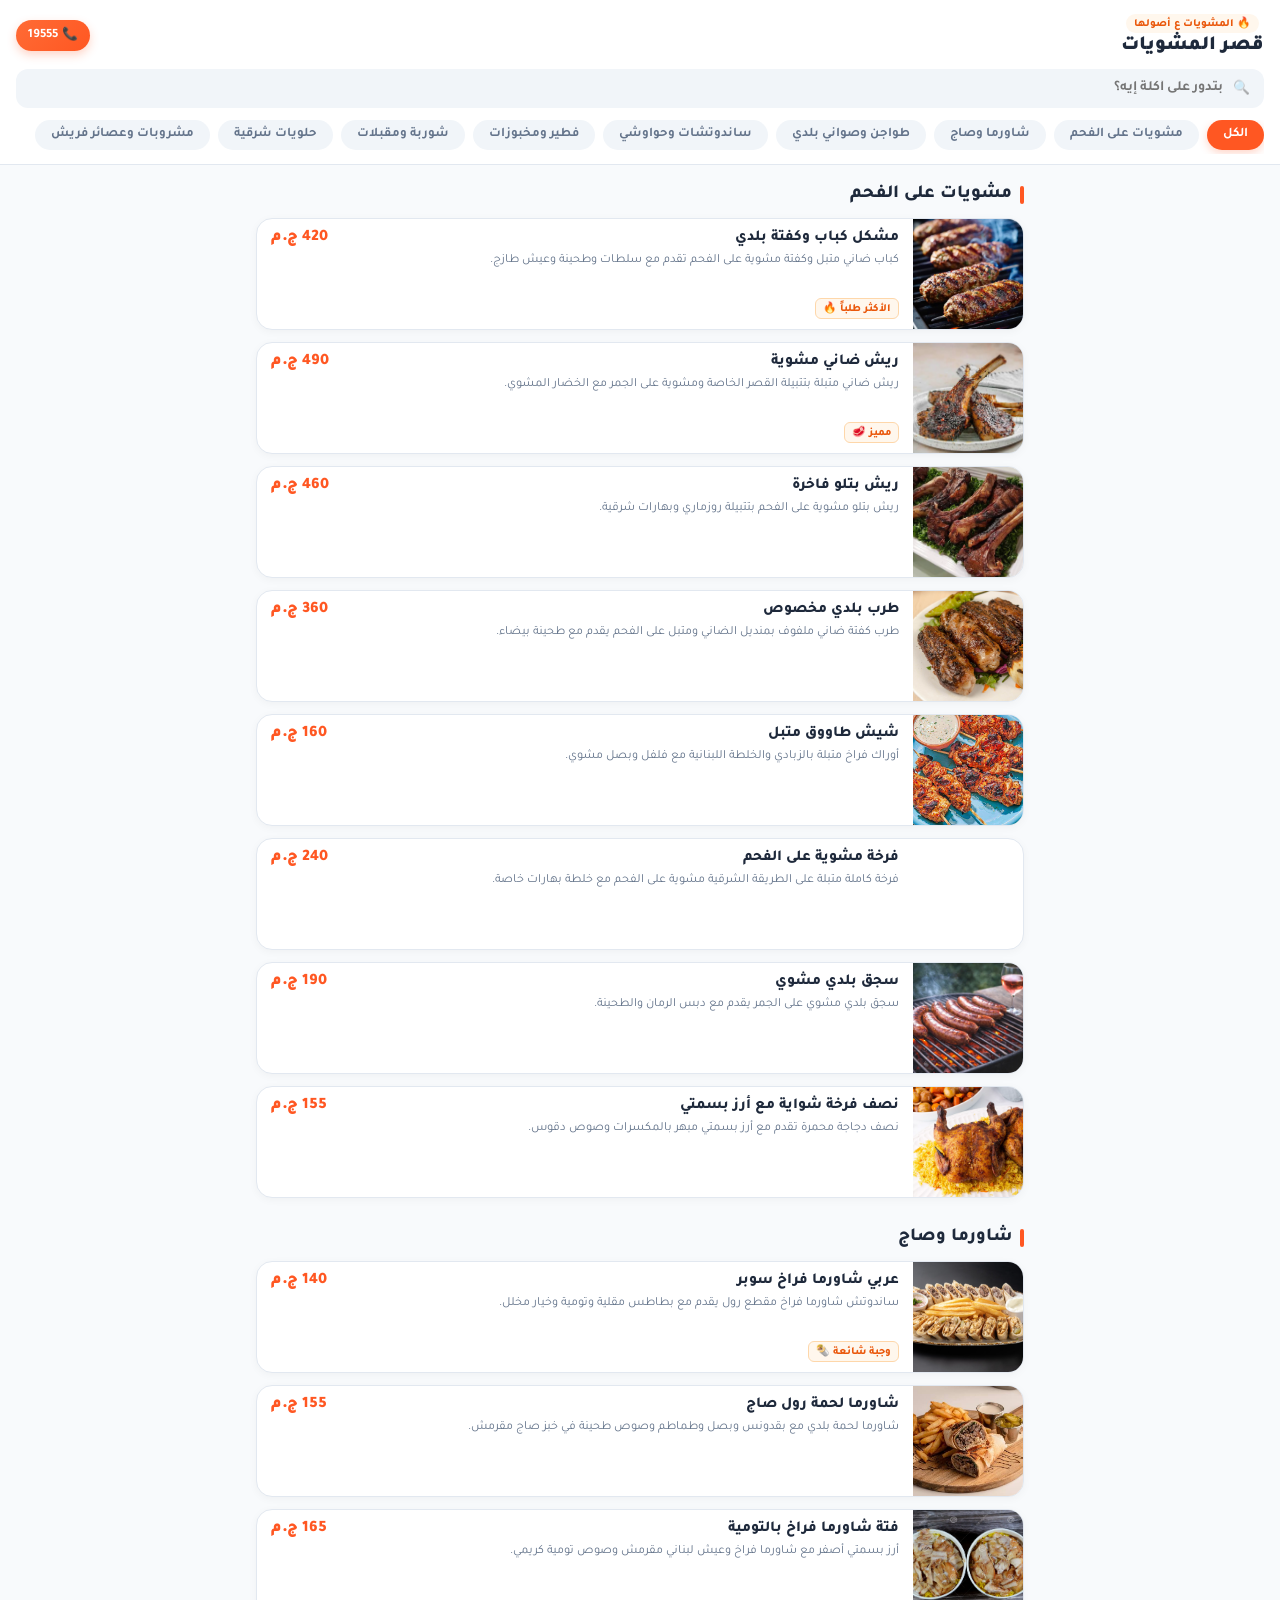
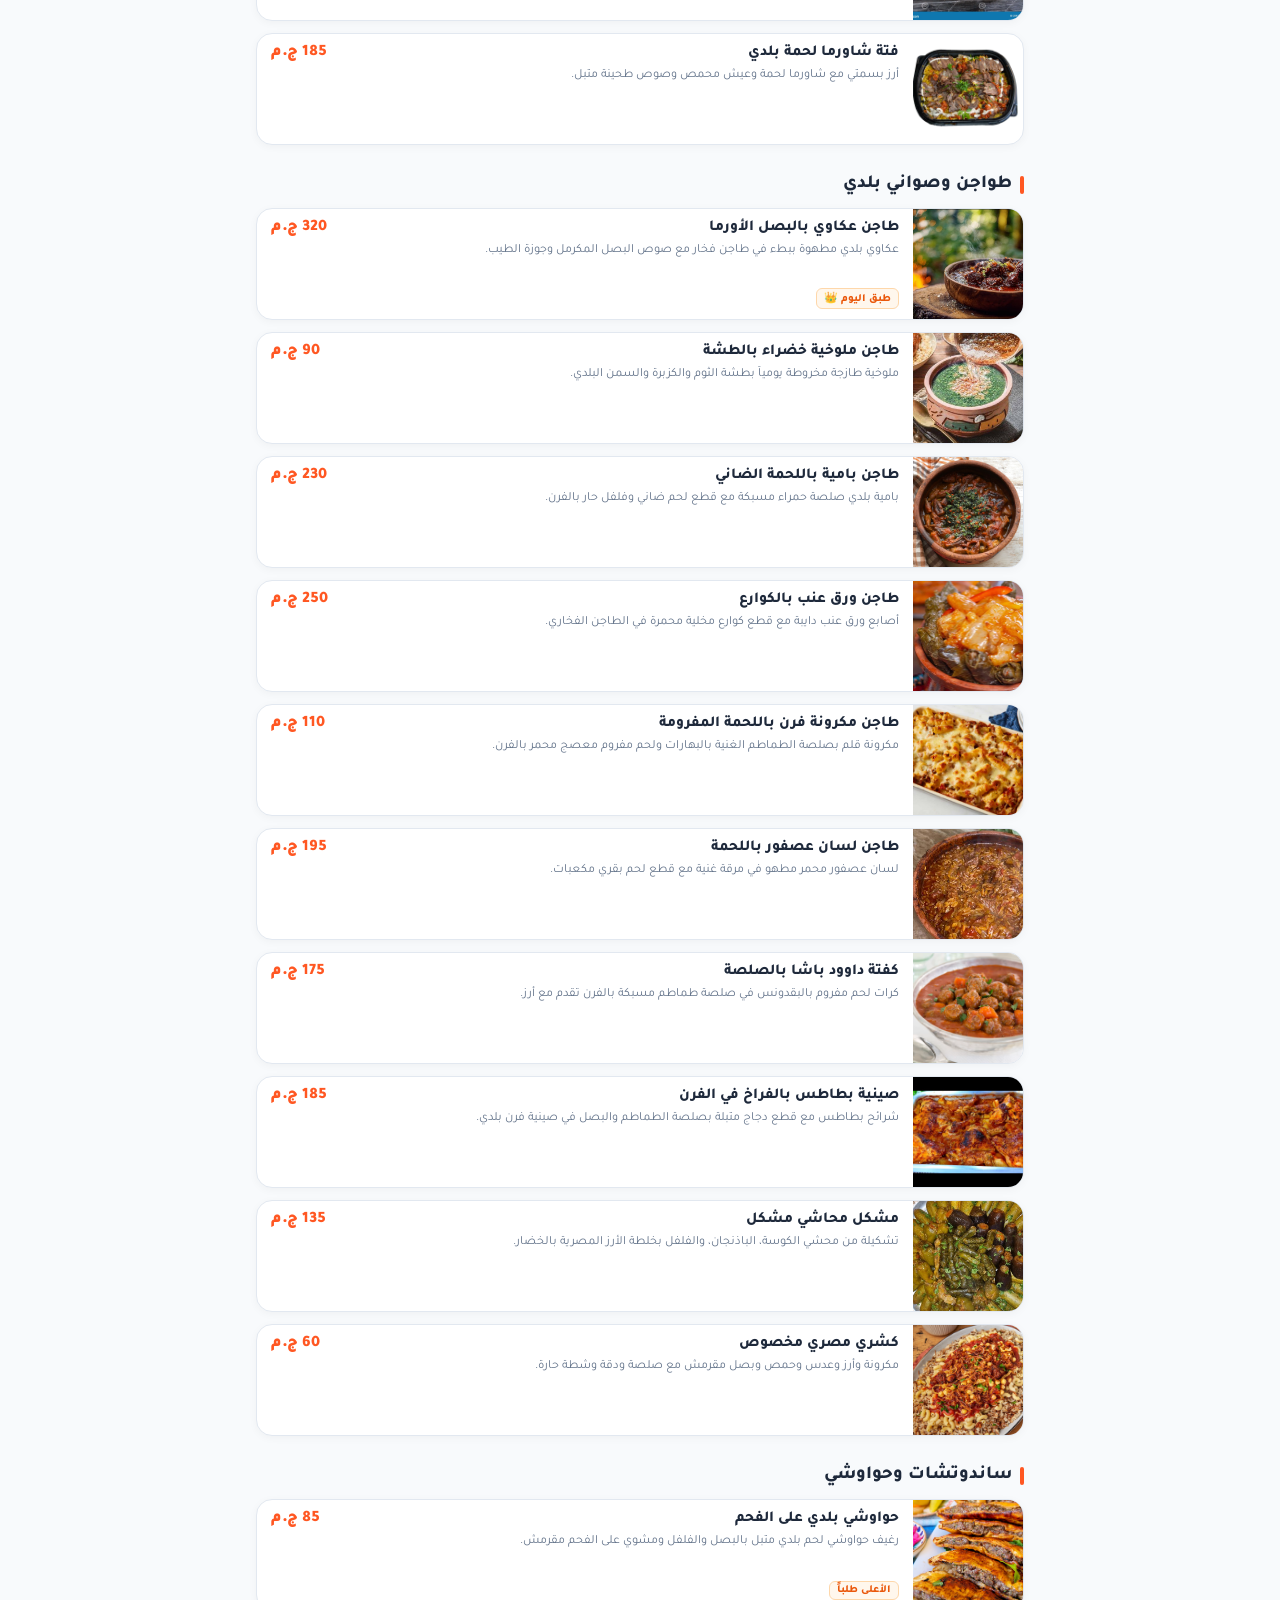
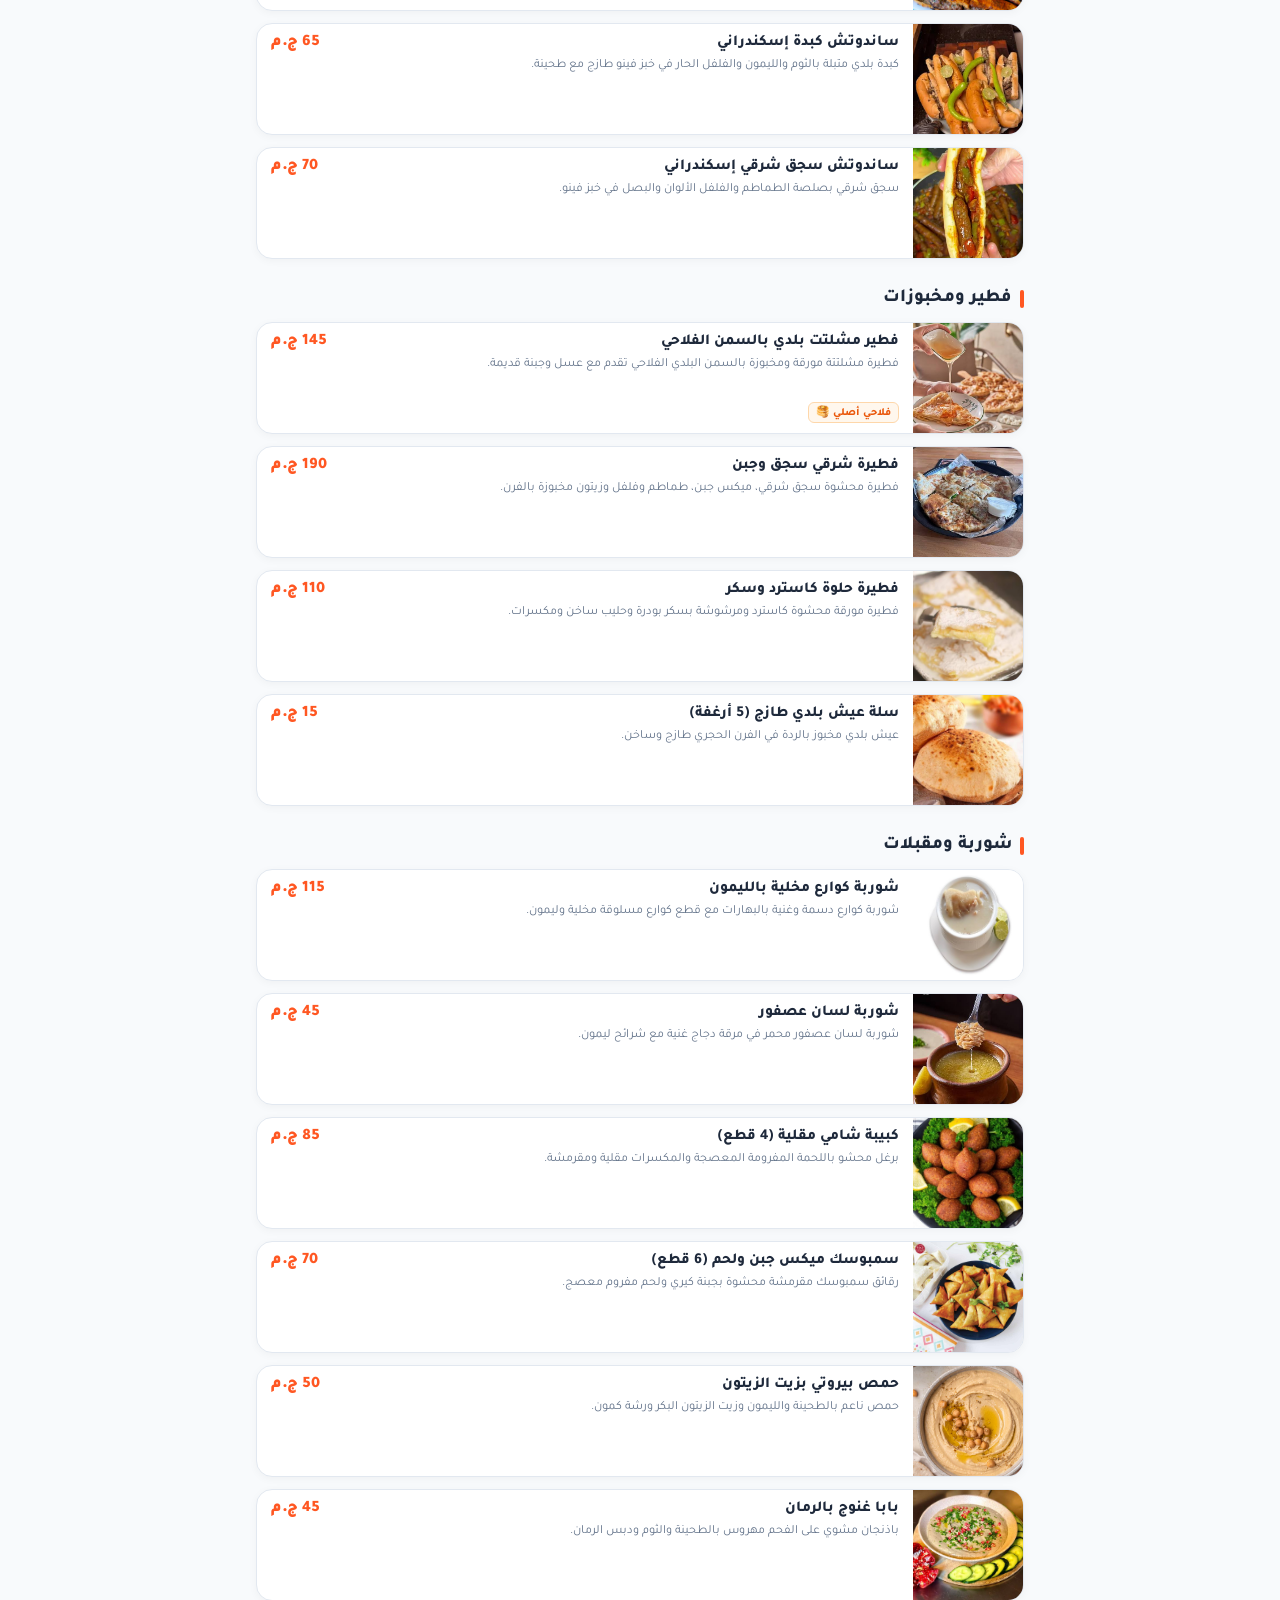
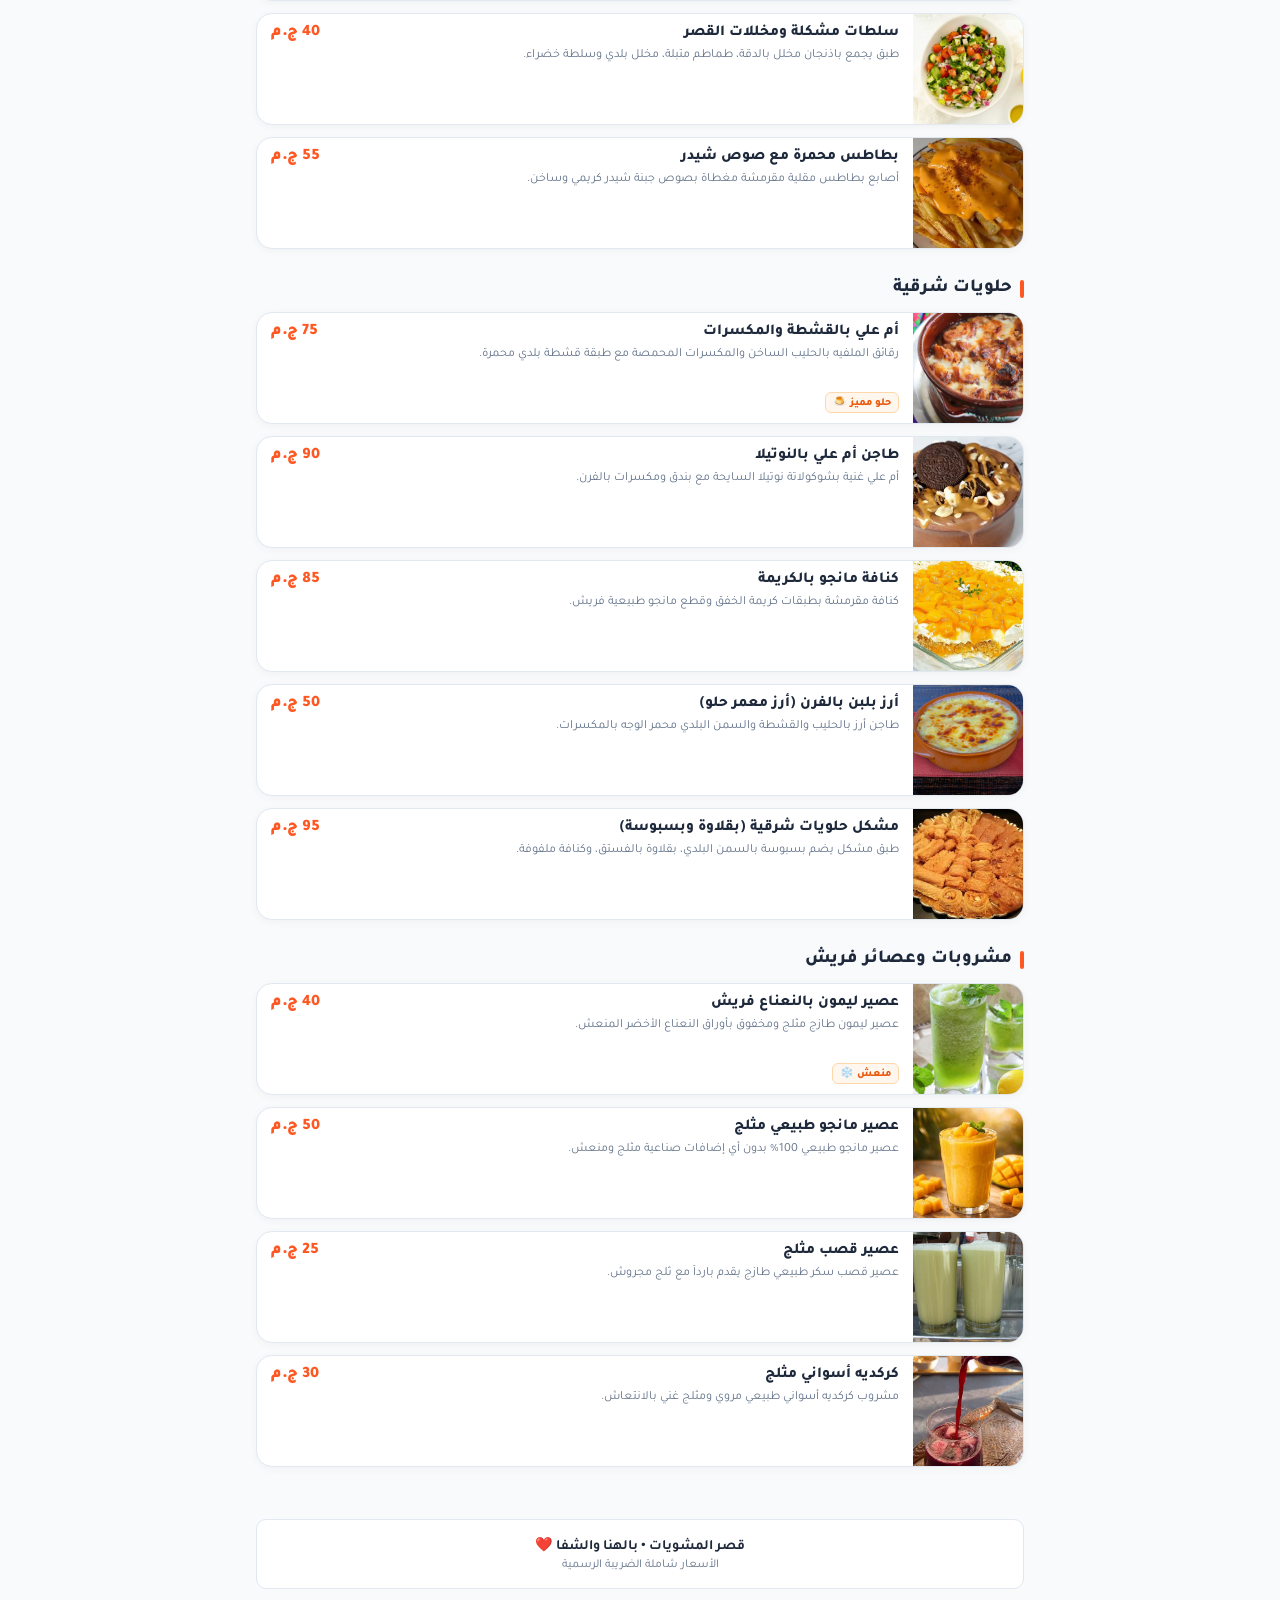
==== index.html @ ad0ff843 "feat: setup clean bright restaurant menu" ====
<!DOCTYPE html>
<html lang="ar" dir="rtl">
<head>
  <meta charset="UTF-8" />
  <meta name="viewport" content="width=device-width, initial-scale=1.0, maximum-scale=1.0, user-scalable=no" />
  <title>قصر المشويات | المنيو</title>
  <link rel="preconnect" href="https://fonts.googleapis.com">
  <link rel="preconnect" href="https://fonts.gstatic.com" crossorigin>
  <link href="https://fonts.googleapis.com/css2?family=Tajawal:wght@500;700;800;900&display=swap" rel="stylesheet">
  <link rel="stylesheet" href="style.css" />
</head>
<body>

  <div class="sidebar-overlay" id="sidebarOverlay"></div>

  <aside class="sidebar-drawer" id="sidebarDrawer">
    <div class="drawer-header">
      <div class="drawer-title">
        <span>🍽️</span>
        <h3>أقسام المنيو</h3>
      </div>
      <button class="close-drawer-btn" id="closeDrawerBtn">✕</button>
    </div>
    <div class="drawer-categories" id="drawerCategories"></div>
  </aside>

  <header class="app-header">
    <div class="header-main">
      <button class="mobile-menu-btn" id="openDrawerBtn" aria-label="القائمة">
        <span></span>
        <span></span>
        <span></span>
      </button>
      <div class="brand">
        <span class="brand-badge">🔥 المشويات ع أصولها</span>
        <h1>قصر المشويات</h1>
      </div>
      <a href="tel:19555" class="call-btn">
        <span>📞</span>
        <b>19555</b>
      </a>
    </div>

    <div class="search-wrap">
      <span class="search-icon">🔍</span>
      <input type="text" id="searchInput" placeholder="بتدور على أكلة إيه؟" autocomplete="off" />
    </div>

    <nav class="desktop-categories" id="desktopCategories"></nav>
  </header>

  <main class="menu-container" id="menuContainer"></main>

  <footer class="app-footer">
    <div class="footer-box">
      <p>قصر المشويات • بالهنا والشفا ❤️</p>
      <small>الأسعار شاملة الضريبة الرسمية</small>
    </div>
  </footer>

  <script src="script.js"></script>
</body>
</html>
---- style.css ----
:root {
  --bg-body: #f8fafc;
  --bg-surface: #ffffff;
  --primary-orange: #ff5722;
  --primary-orange-light: #fff1ec;
  --accent-amber: #f59e0b;
  --text-dark: #1e293b;
  --text-muted: #64748b;
  --border-light: #e2e8f0;
  --shadow-sm: 0 2px 8px rgba(0, 0, 0, 0.04);
  --shadow-md: 0 6px 18px rgba(255, 87, 34, 0.08);
  --radius-lg: 16px;
  --radius-md: 10px;
}

* {
  margin: 0;
  padding: 0;
  box-sizing: border-box;
  font-family: 'Tajawal', sans-serif;
  -webkit-tap-highlight-color: transparent;
}

body {
  background-color: var(--bg-body);
  color: var(--text-dark);
  min-height: 100vh;
  padding-bottom: 30px;
}

.sidebar-overlay {
  display: none;
  position: fixed;
  inset: 0;
  background: rgba(15, 23, 42, 0.45);
  backdrop-filter: blur(4px);
  z-index: 998;
}

.sidebar-drawer {
  display: none;
  position: fixed;
  top: 0;
  right: -290px;
  width: 275px;
  height: 100%;
  background: var(--bg-surface);
  z-index: 999;
  padding: 24px 18px;
  transition: transform 0.3s cubic-bezier(0.4, 0, 0.2, 1);
  box-shadow: -6px 0 24px rgba(0, 0, 0, 0.1);
  flex-direction: column;
}

.drawer-header {
  display: flex;
  justify-content: space-between;
  align-items: center;
  margin-bottom: 20px;
  padding-bottom: 14px;
  border-bottom: 2px solid #f1f5f9;
}

.drawer-title {
  display: flex;
  align-items: center;
  gap: 8px;
}

.drawer-title h3 {
  font-size: 1.1rem;
  font-weight: 800;
  color: var(--text-dark);
}

.close-drawer-btn {
  background: #f1f5f9;
  border: none;
  color: var(--text-muted);
  width: 32px;
  height: 32px;
  border-radius: 50%;
  font-size: 0.95rem;
  cursor: pointer;
  display: flex;
  align-items: center;
  justify-content: center;
}

.drawer-categories {
  display: flex;
  flex-direction: column;
  gap: 8px;
  overflow-y: auto;
}

.drawer-btn {
  background: #f8fafc;
  border: 1px solid transparent;
  color: var(--text-dark);
  padding: 12px 14px;
  border-radius: var(--radius-md);
  text-align: right;
  font-size: 0.9rem;
  font-weight: 700;
  cursor: pointer;
  transition: all 0.2s ease;
}

.drawer-btn.active {
  background: var(--primary-orange-light);
  color: var(--primary-orange);
  border-color: rgba(255, 87, 34, 0.3);
}

.app-header {
  position: sticky;
  top: 0;
  z-index: 100;
  background: rgba(255, 255, 255, 0.95);
  backdrop-filter: blur(10px);
  border-bottom: 1px solid var(--border-light);
  padding: 14px 16px 10px;
}

.header-main {
  display: flex;
  align-items: center;
  justify-content: space-between;
  margin-bottom: 12px;
}

.mobile-menu-btn {
  display: none;
  flex-direction: column;
  justify-content: center;
  gap: 5px;
  width: 38px;
  height: 38px;
  background: #f1f5f9;
  border: none;
  border-radius: 10px;
  padding: 8px;
  cursor: pointer;
}

.mobile-menu-btn span {
  width: 100%;
  height: 2px;
  background: var(--text-dark);
  border-radius: 2px;
}

.brand {
  text-align: center;
}

.brand-badge {
  display: inline-block;
  background: #fff7ed;
  color: #ea580c;
  font-size: 0.68rem;
  font-weight: 800;
  padding: 2px 8px;
  border-radius: 20px;
  margin-bottom: 2px;
}

.brand h1 {
  font-size: 1.25rem;
  font-weight: 900;
  color: var(--text-dark);
  line-height: 1.1;
}

.call-btn {
  color: #fff;
  text-decoration: none;
  font-size: 0.8rem;
  font-weight: 800;
  background: linear-gradient(135deg, #ff6b35 0%, #ff5722 100%);
  padding: 6px 12px;
  border-radius: 20px;
  display: flex;
  align-items: center;
  gap: 4px;
  box-shadow: 0 4px 10px rgba(255, 87, 34, 0.25);
}

.search-wrap {
  position: relative;
  margin-bottom: 12px;
}

.search-icon {
  position: absolute;
  right: 14px;
  top: 50%;
  transform: translateY(-50%);
  font-size: 0.85rem;
  opacity: 0.5;
}

.search-wrap input {
  width: 100%;
  padding: 10px 40px 10px 14px;
  background: #f1f5f9;
  border: 1px solid transparent;
  border-radius: 12px;
  color: var(--text-dark);
  font-size: 0.88rem;
  font-weight: 600;
  outline: none;
  transition: all 0.2s ease;
}

.search-wrap input:focus {
  background: #ffffff;
  border-color: var(--primary-orange);
  box-shadow: 0 0 0 3px rgba(255, 87, 34, 0.12);
}

.desktop-categories {
  display: flex;
  gap: 8px;
  overflow-x: auto;
  scrollbar-width: none;
  padding-bottom: 4px;
}

.desktop-categories::-webkit-scrollbar {
  display: none;
}

.cat-btn {
  background: #f1f5f9;
  color: var(--text-muted);
  border: none;
  padding: 7px 16px;
  border-radius: 20px;
  font-size: 0.82rem;
  font-weight: 700;
  white-space: nowrap;
  cursor: pointer;
  transition: all 0.2s ease;
}

.cat-btn.active {
  background: var(--primary-orange);
  color: #ffffff;
  box-shadow: 0 3px 8px rgba(255, 87, 34, 0.25);
}

.menu-container {
  max-width: 800px;
  margin: 18px auto 0;
  padding: 0 16px;
}

.section-group {
  margin-bottom: 28px;
}

.section-title {
  font-size: 1.15rem;
  font-weight: 800;
  color: var(--text-dark);
  margin-bottom: 12px;
  display: flex;
  align-items: center;
  gap: 8px;
}

.section-title::before {
  content: '';
  width: 4px;
  height: 18px;
  background: var(--primary-orange);
  border-radius: 4px;
  display: inline-block;
}

.items-list {
  display: flex;
  flex-direction: column;
  gap: 12px;
}

.dish-card {
  background: var(--bg-surface);
  border: 1px solid var(--border-light);
  border-radius: var(--radius-lg);
  display: flex;
  overflow: hidden;
  box-shadow: var(--shadow-sm);
  transition: transform 0.2s ease, box-shadow 0.2s ease;
}

.dish-card:active {
  transform: scale(0.98);
}

.dish-img-wrap {
  width: 110px;
  min-width: 110px;
  height: 110px;
  position: relative;
}

.dish-img {
  width: 100%;
  height: 100%;
  object-fit: cover;
  display: block;
}

.dish-info {
  padding: 10px 14px;
  display: flex;
  flex-direction: column;
  justify-content: space-between;
  flex-grow: 1;
  min-width: 0;
}

.dish-header {
  display: flex;
  justify-content: space-between;
  align-items: baseline;
  gap: 6px;
}

.dish-name {
  font-size: 0.95rem;
  font-weight: 800;
  color: var(--text-dark);
}

.dish-price {
  font-size: 1rem;
  font-weight: 900;
  color: var(--primary-orange);
  white-space: nowrap;
}

.dish-desc {
  font-size: 0.78rem;
  color: var(--text-muted);
  line-height: 1.4;
  margin-top: 4px;
  display: -webkit-box;
  -webkit-line-clamp: 2;
  line-clamp: 2;
  -webkit-box-orient: vertical;
  overflow: hidden;
}

.dish-tag {
  align-self: flex-start;
  background: #fff7ed;
  color: #ea580c;
  border: 1px solid #fed7aa;
  font-size: 0.68rem;
  padding: 2px 7px;
  border-radius: 6px;
  font-weight: 800;
  margin-top: 6px;
}

.app-footer {
  text-align: center;
  padding: 24px 16px 0;
  max-width: 800px;
  margin: 0 auto;
}

.footer-box {
  background: #ffffff;
  border: 1px solid var(--border-light);
  border-radius: var(--radius-md);
  padding: 16px;
}

.footer-box p {
  font-size: 0.88rem;
  font-weight: 700;
  color: var(--text-dark);
}

.footer-box small {
  font-size: 0.75rem;
  color: var(--text-muted);
  display: block;
  margin-top: 2px;
}

@media (max-width: 768px) {
  .mobile-menu-btn {
    display: flex;
  }

  .sidebar-overlay {
    display: block;
    opacity: 0;
    pointer-events: none;
    transition: opacity 0.25s ease;
  }

  .sidebar-overlay.active {
    opacity: 1;
    pointer-events: auto;
  }

  .sidebar-drawer {
    display: flex;
  }

  .sidebar-drawer.active {
    transform: translateX(-290px);
  }

  .desktop-categories {
    display: none;
  }
}
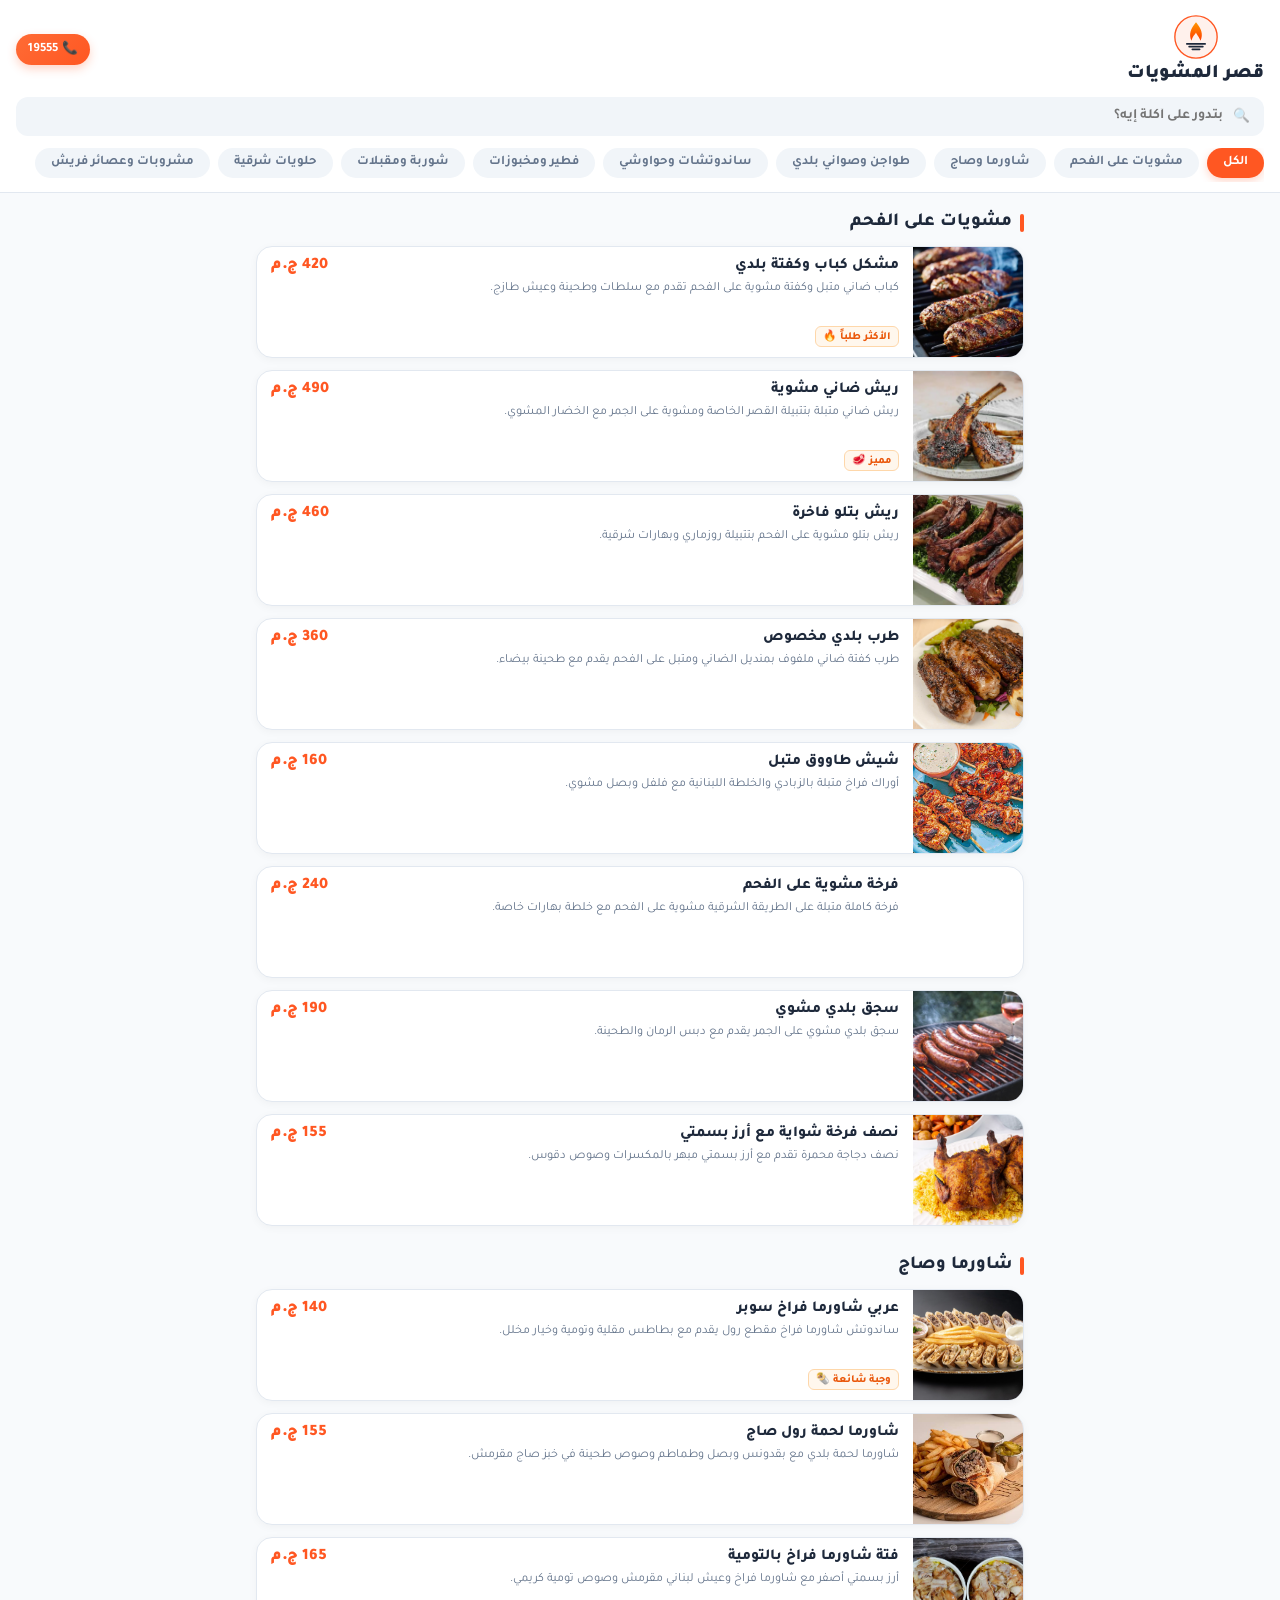
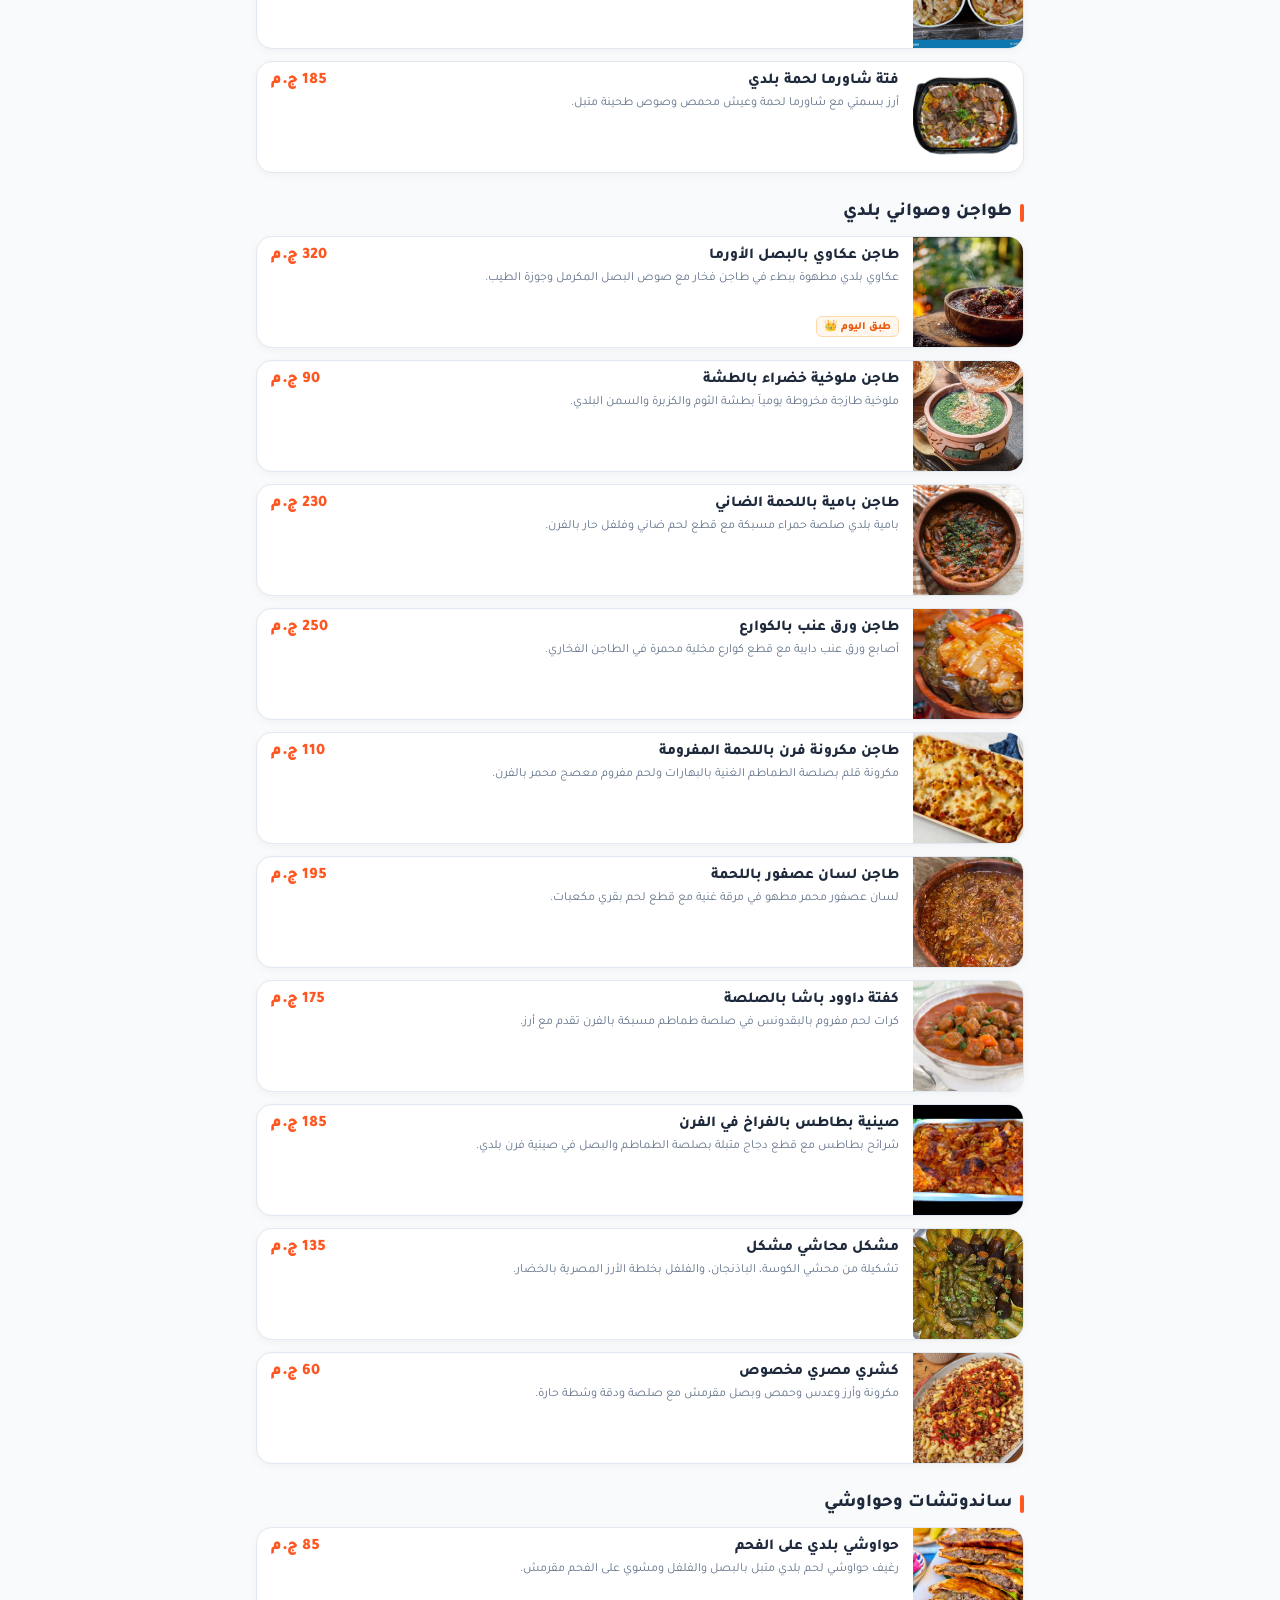
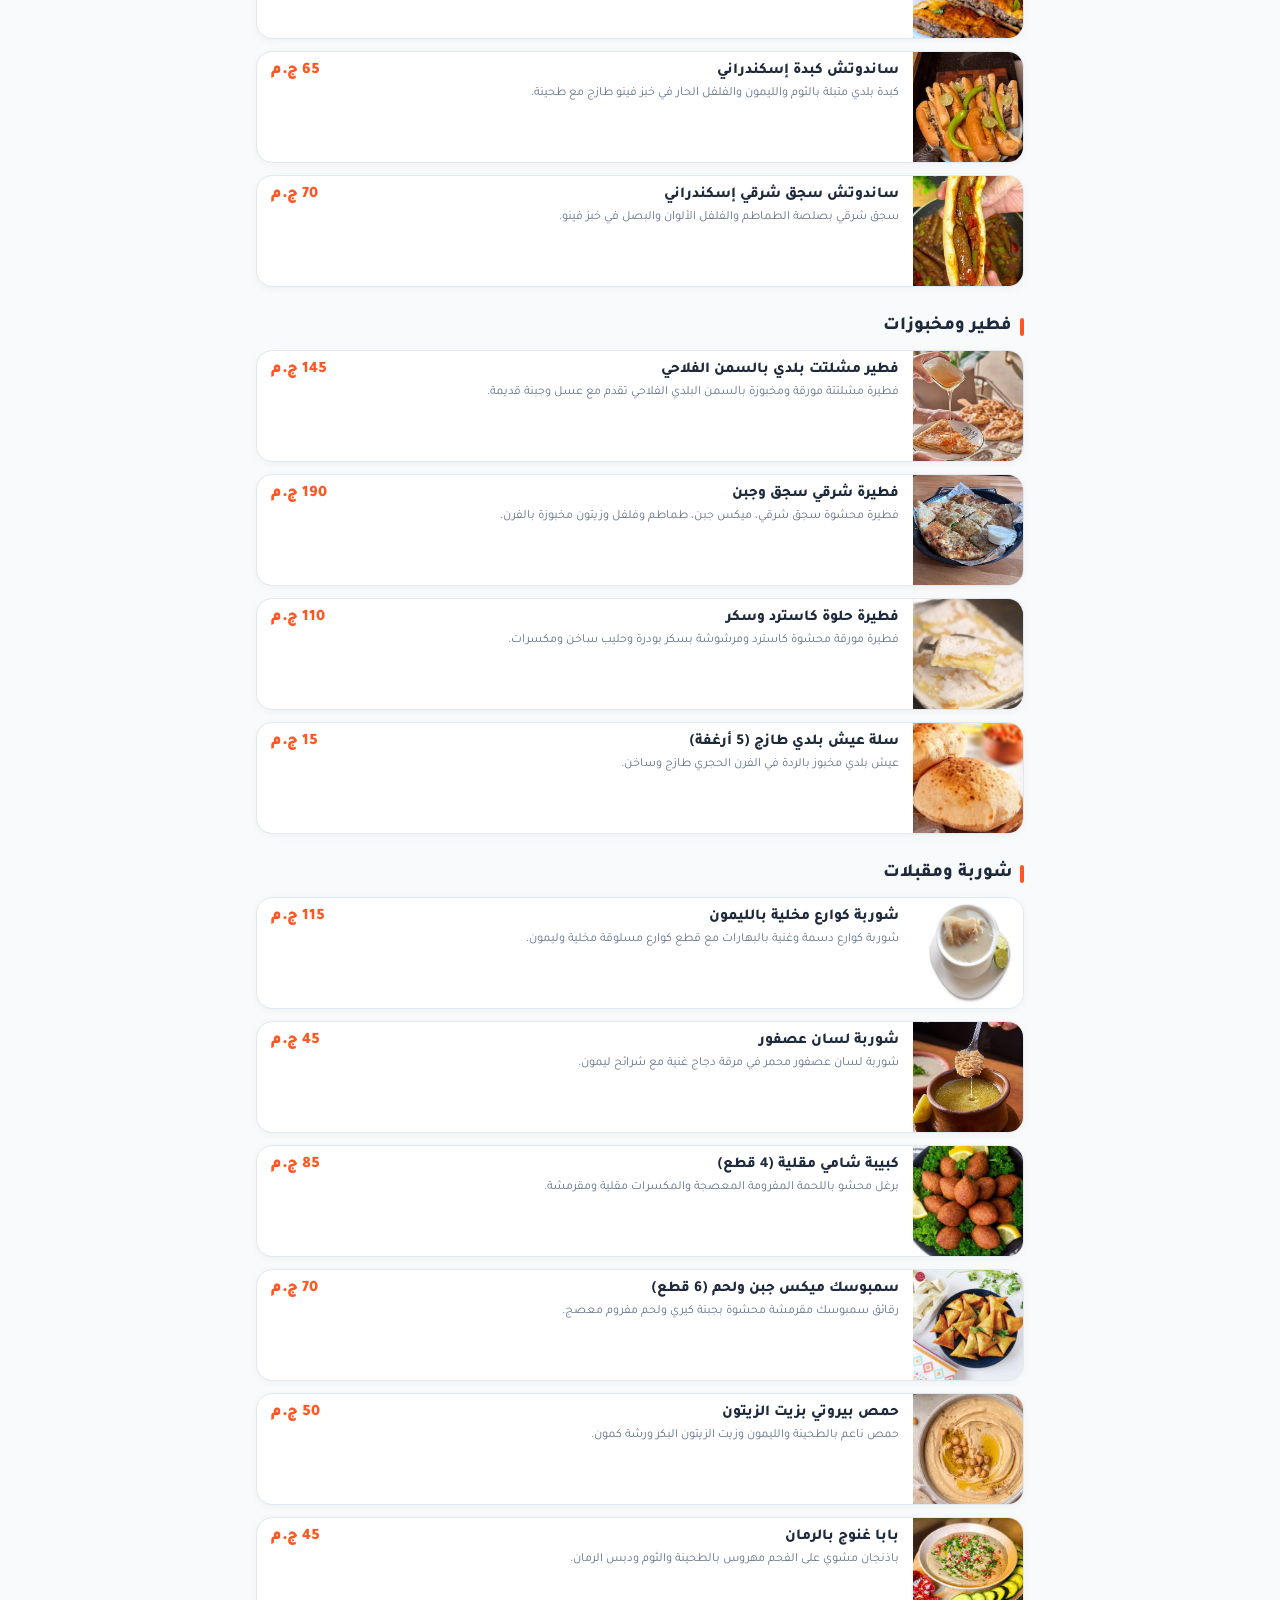
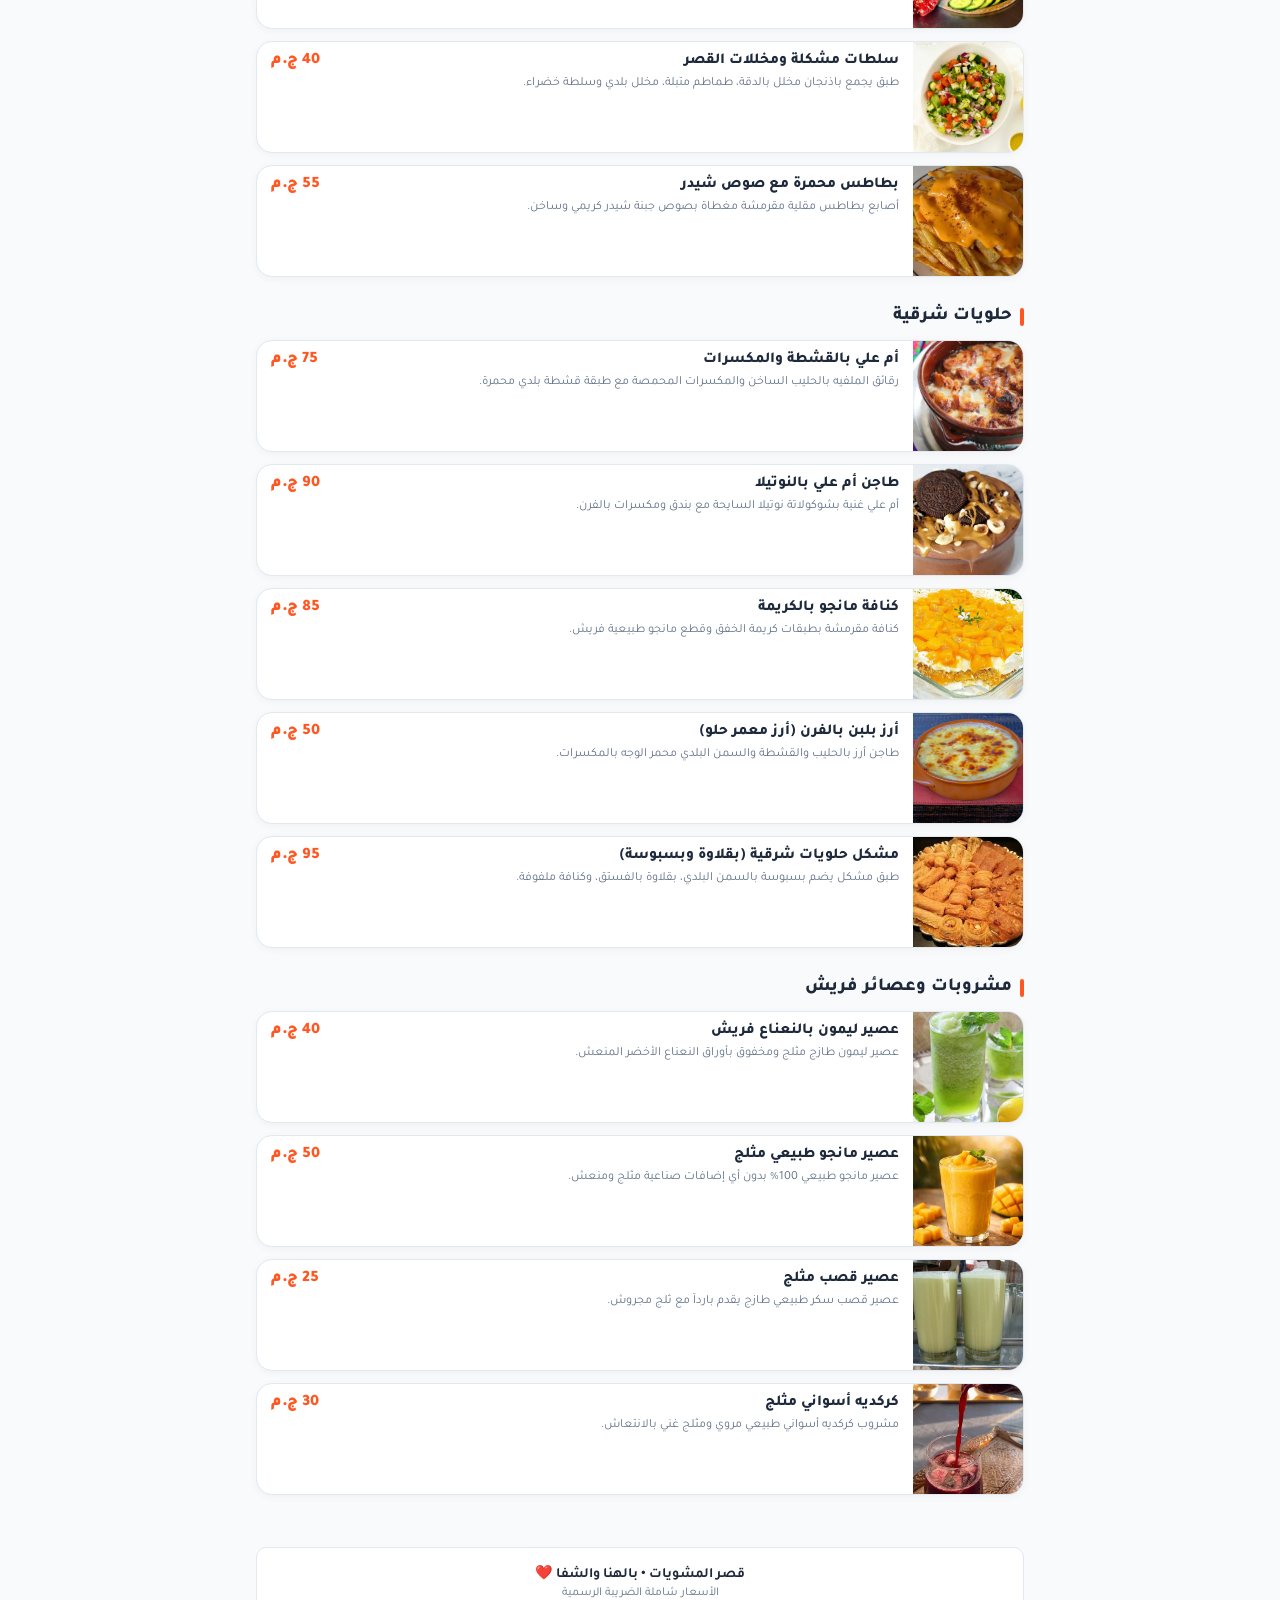
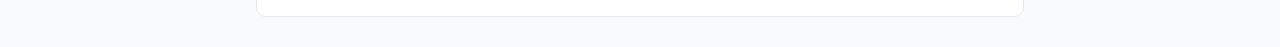
==== commit 640da1eb: "fix: update favicon, styles, and mobile layout" ====
--- a/index.html
+++ b/index.html
@@ -4,6 +4,9 @@
   <meta charset="UTF-8" />
   <meta name="viewport" content="width=device-width, initial-scale=1.0, maximum-scale=1.0, user-scalable=no" />
   <title>قصر المشويات | المنيو</title>
+  <!-- Favicon اللوجو في تاب المتصفح -->
+  <link rel="icon" type="image/svg+xml" href="./logo.svg" />
+  
   <link rel="preconnect" href="https://fonts.googleapis.com">
   <link rel="preconnect" href="https://fonts.gstatic.com" crossorigin>
   <link href="https://fonts.googleapis.com/css2?family=Tajawal:wght@500;700;800;900&display=swap" rel="stylesheet">
@@ -16,7 +19,7 @@
   <aside class="sidebar-drawer" id="sidebarDrawer">
     <div class="drawer-header">
       <div class="drawer-title">
-        <span>🍽️</span>
+        <img src="./logo.svg" alt="لوجو قصر المشويات" class="drawer-logo" width="32" height="32" />
         <h3>أقسام المنيو</h3>
       </div>
       <button class="close-drawer-btn" id="closeDrawerBtn">✕</button>
@@ -32,7 +35,7 @@
         <span></span>
       </button>
       <div class="brand">
-        <span class="brand-badge">🔥 المشويات ع أصولها</span>
+        <img src="./logo.svg" alt="لوجو قصر المشويات" class="restaurant-logo" width="46" height="46" />
         <h1>قصر المشويات</h1>
       </div>
       <a href="tel:19555" class="call-btn">
--- a/style.css
+++ b/style.css
@@ -64,7 +64,14 @@
 .drawer-title {
   display: flex;
   align-items: center;
-  gap: 8px;
+  gap: 10px;
+}
+
+.drawer-logo {
+  width: 32px;
+  height: 32px;
+  border-radius: 50%;
+  object-fit: cover;
 }
 
 .drawer-title h3 {
@@ -153,21 +160,21 @@
 
 .brand {
   text-align: center;
-}
-
-.brand-badge {
-  display: inline-block;
-  background: #fff7ed;
-  color: #ea580c;
-  font-size: 0.68rem;
-  font-weight: 800;
-  padding: 2px 8px;
-  border-radius: 20px;
-  margin-bottom: 2px;
+  display: flex;
+  flex-direction: column;
+  align-items: center;
+}
+
+.restaurant-logo {
+  width: 46px;
+  height: 46px;
+  border-radius: 50%;
+  object-fit: cover;
+  margin-bottom: 4px;
 }
 
 .brand h1 {
-  font-size: 1.25rem;
+  font-size: 1.2rem;
   font-weight: 900;
   color: var(--text-dark);
   line-height: 1.1;
@@ -350,7 +357,6 @@
   margin-top: 4px;
   display: -webkit-box;
   -webkit-line-clamp: 2;
-  line-clamp: 2;
   -webkit-box-orient: vertical;
   overflow: hidden;
 }
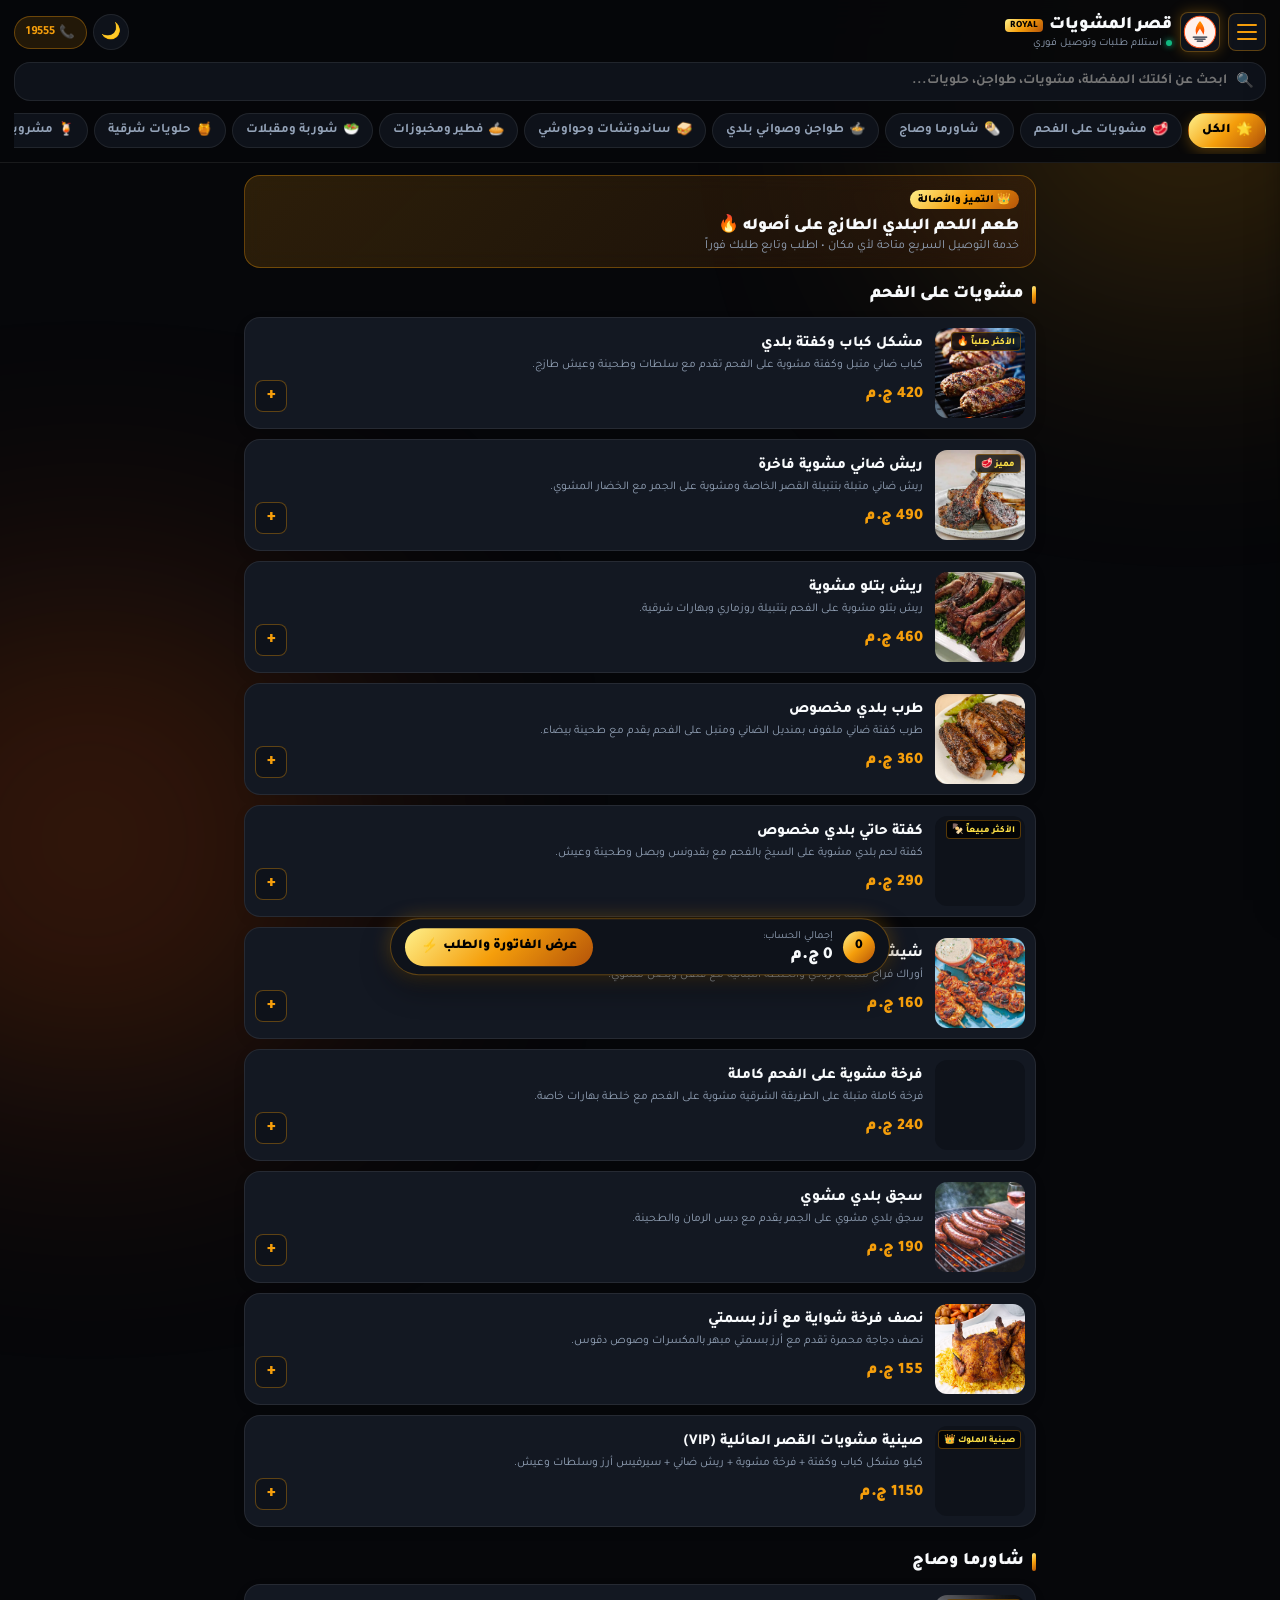
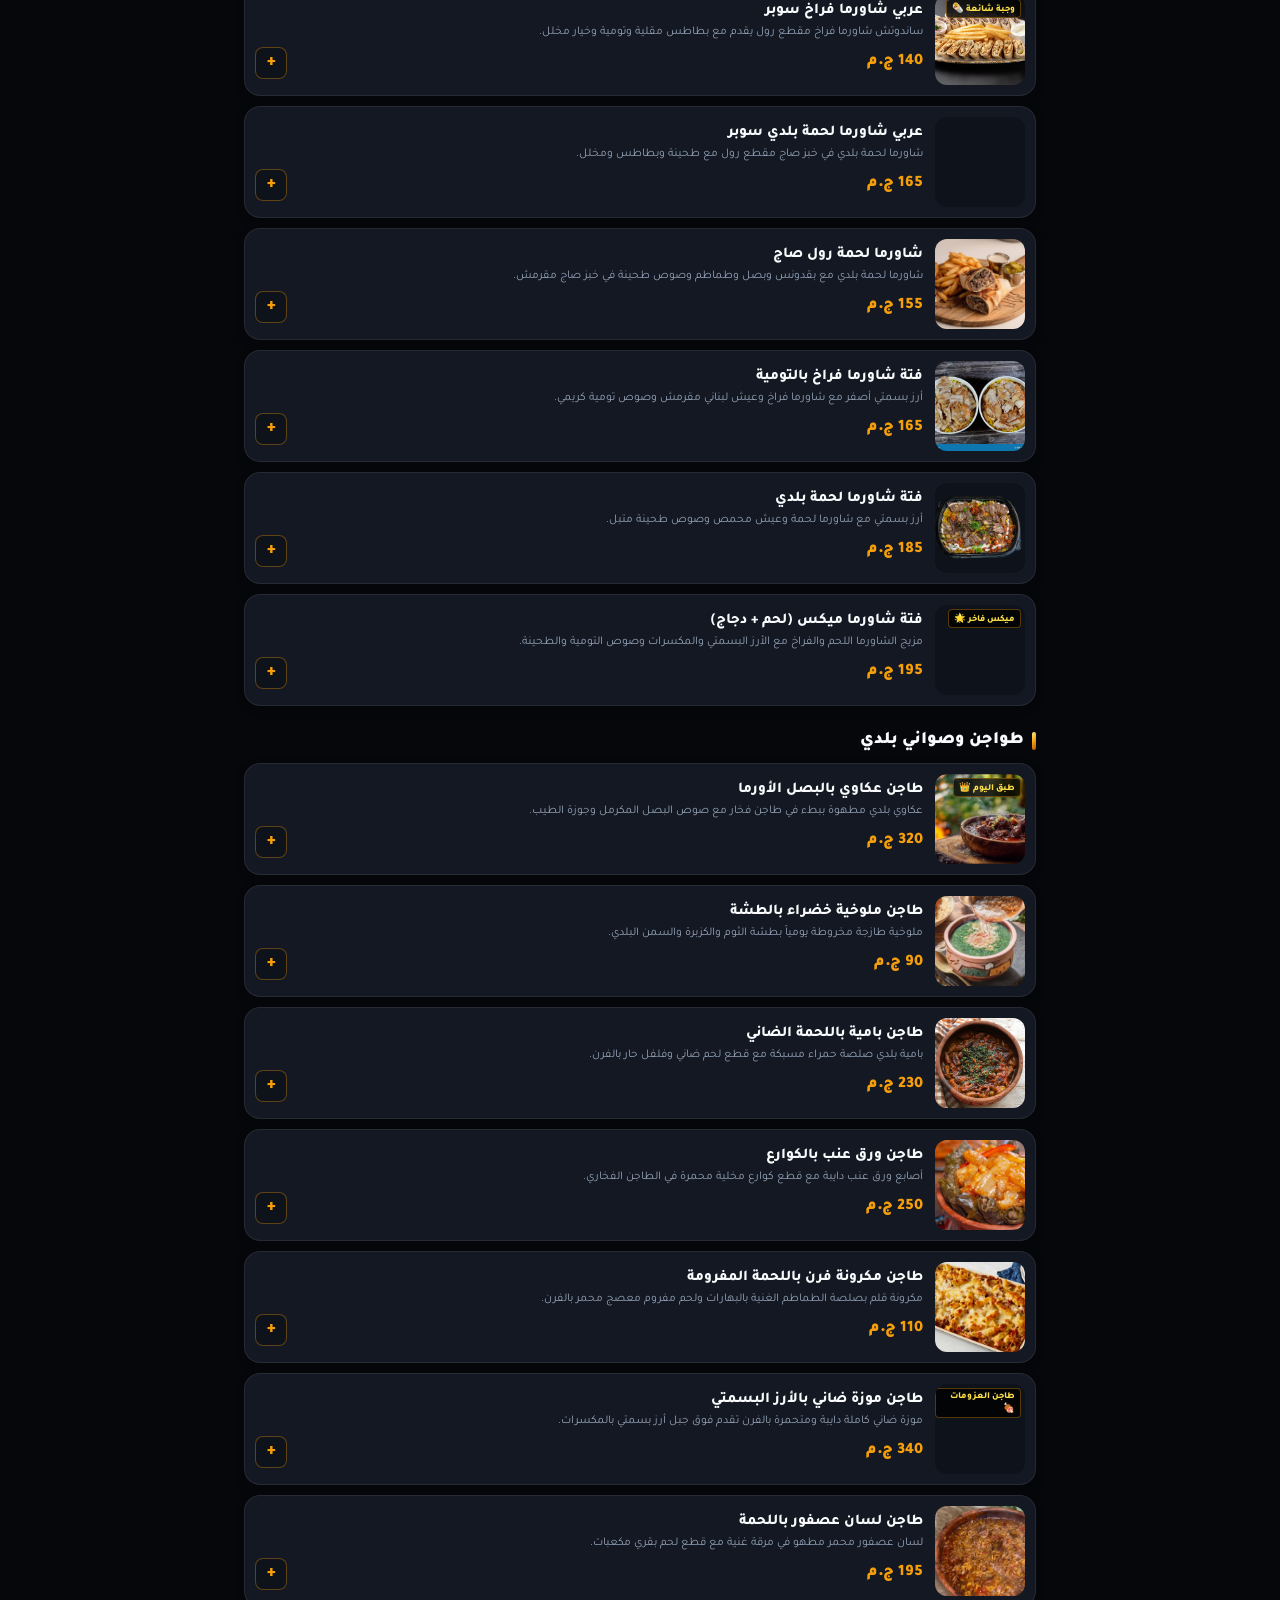
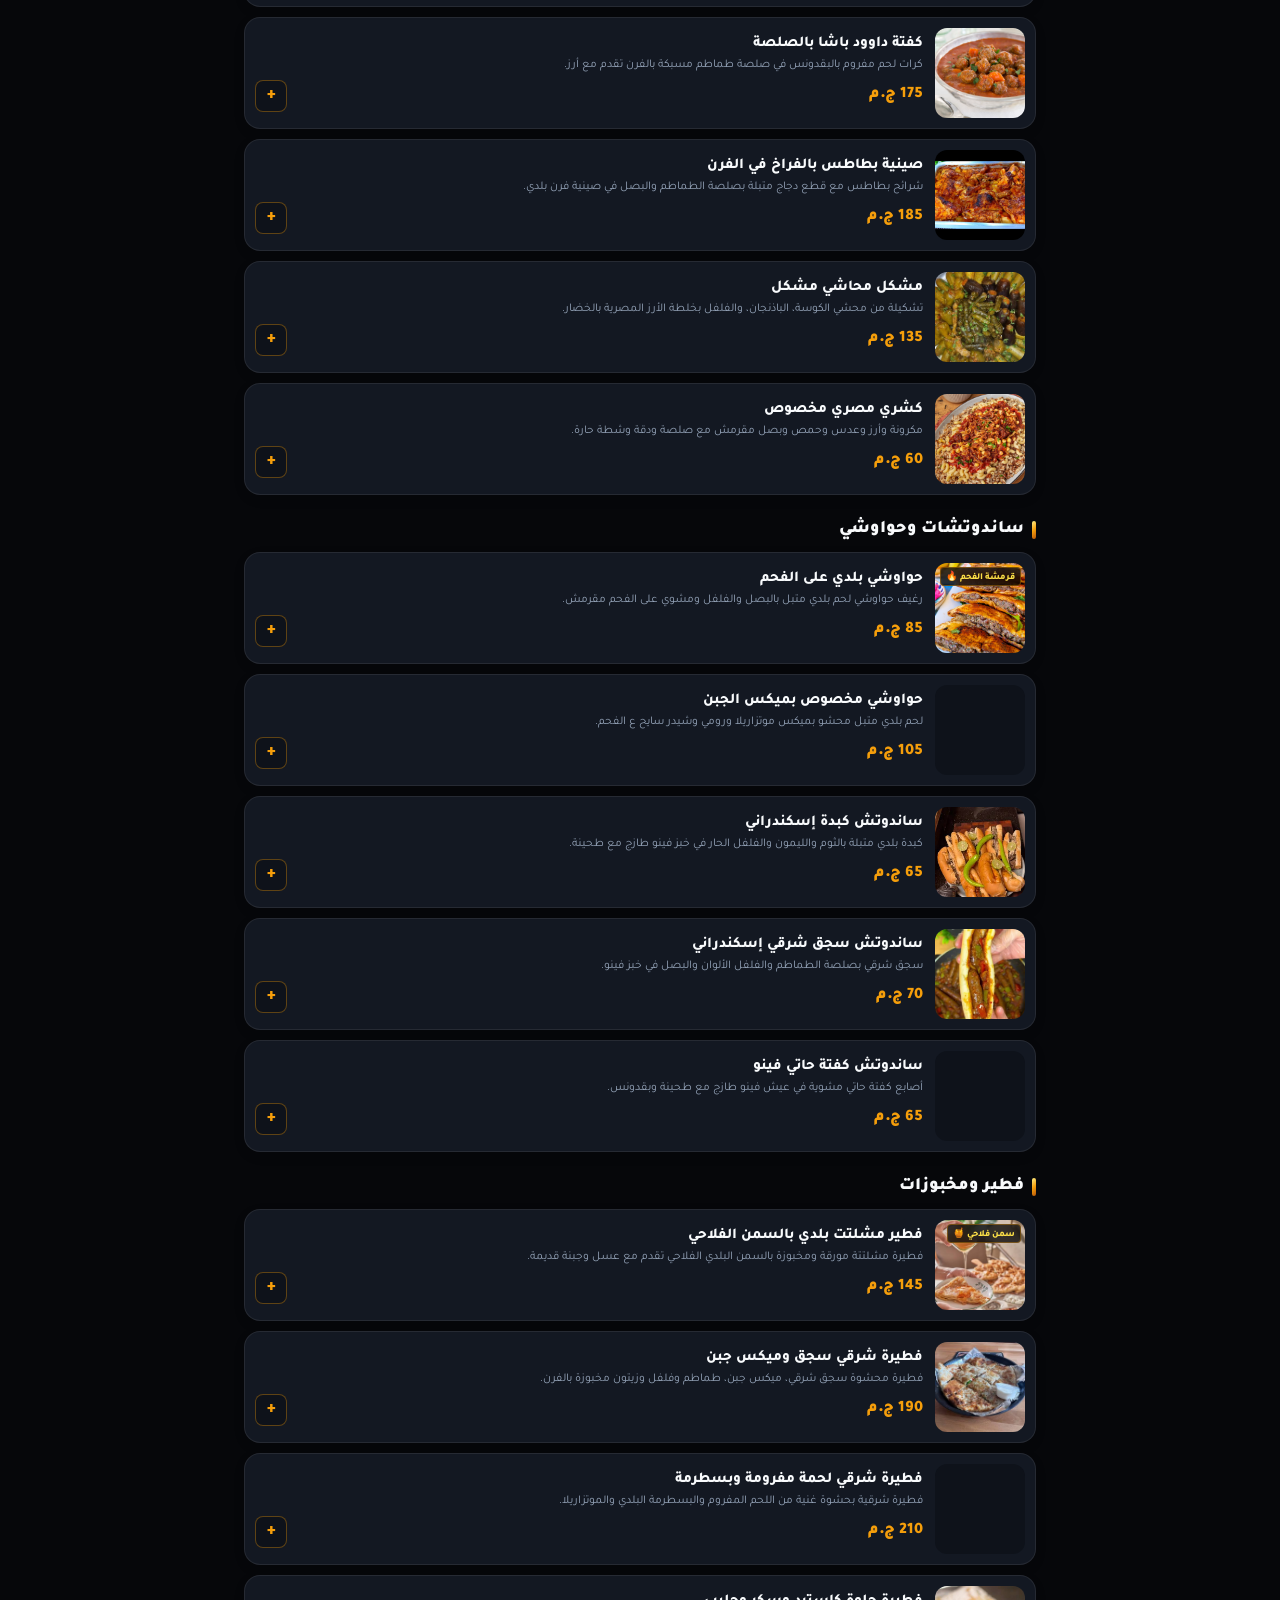
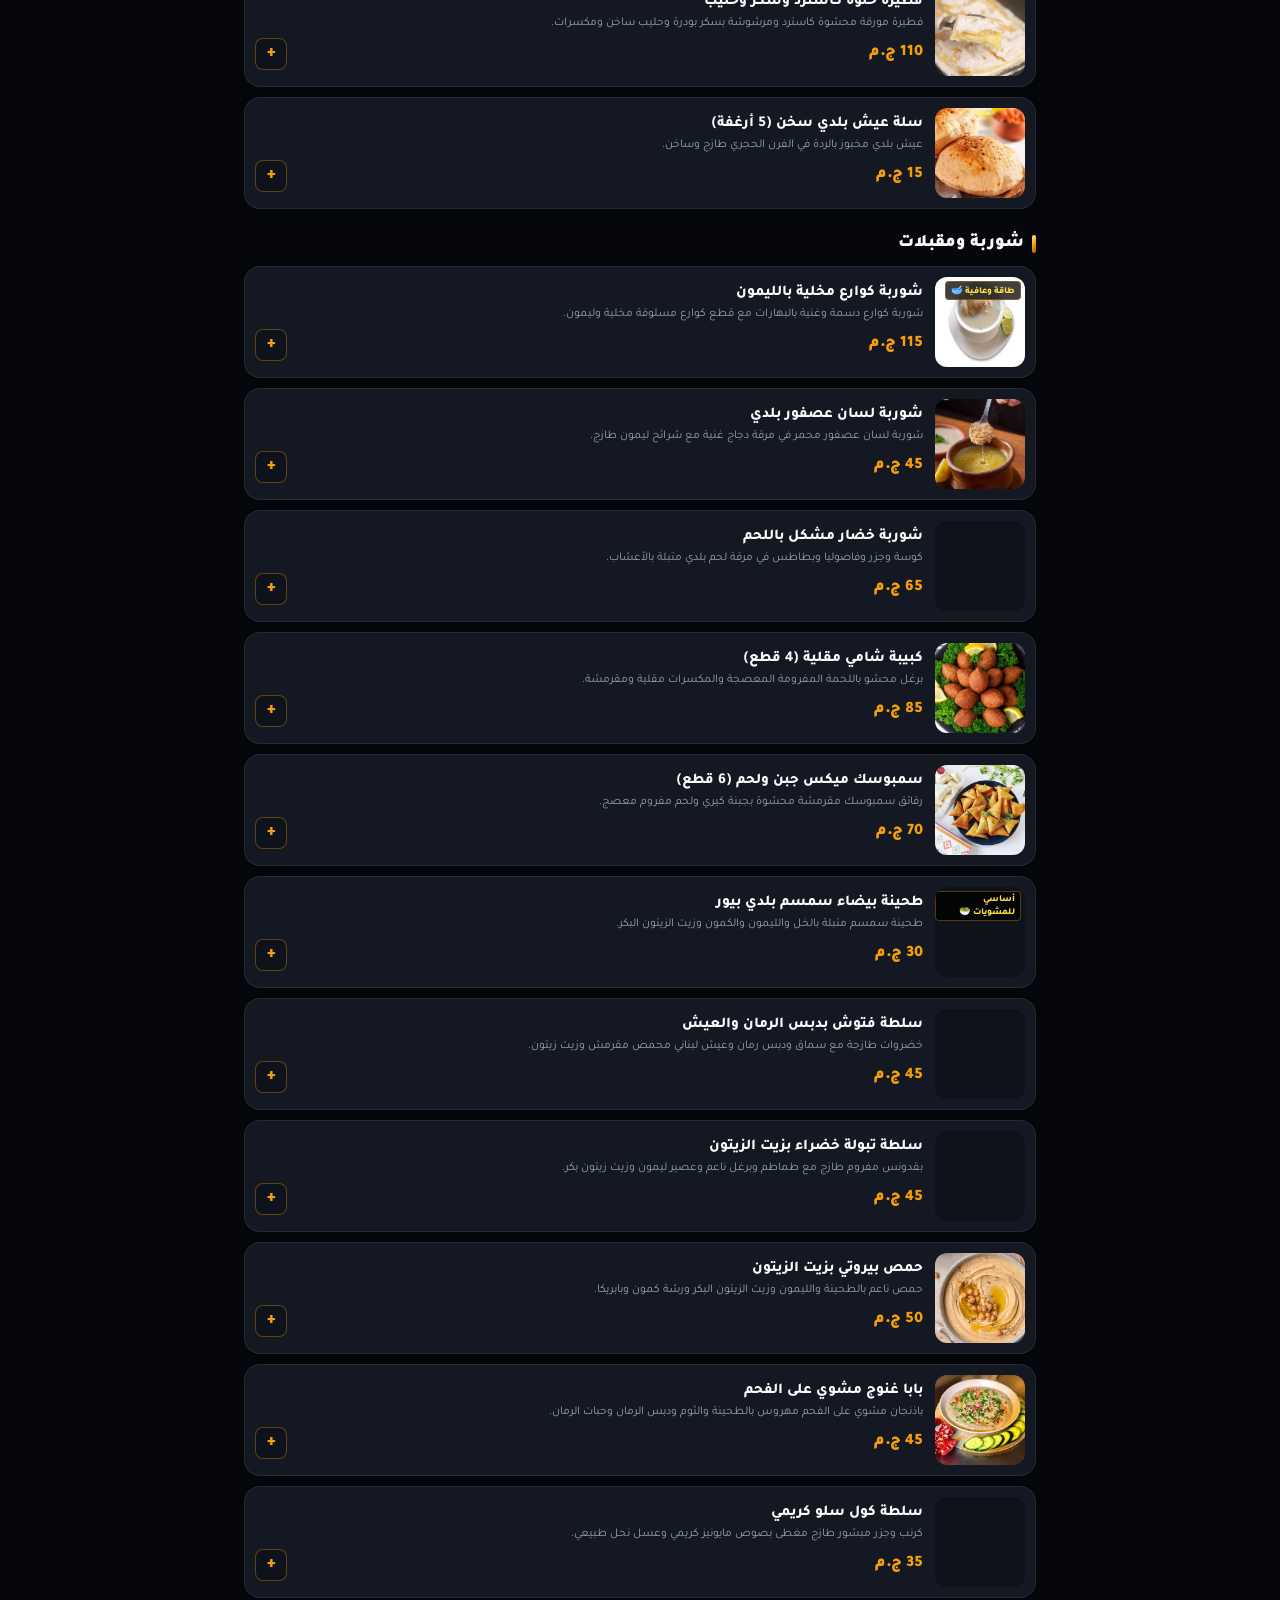
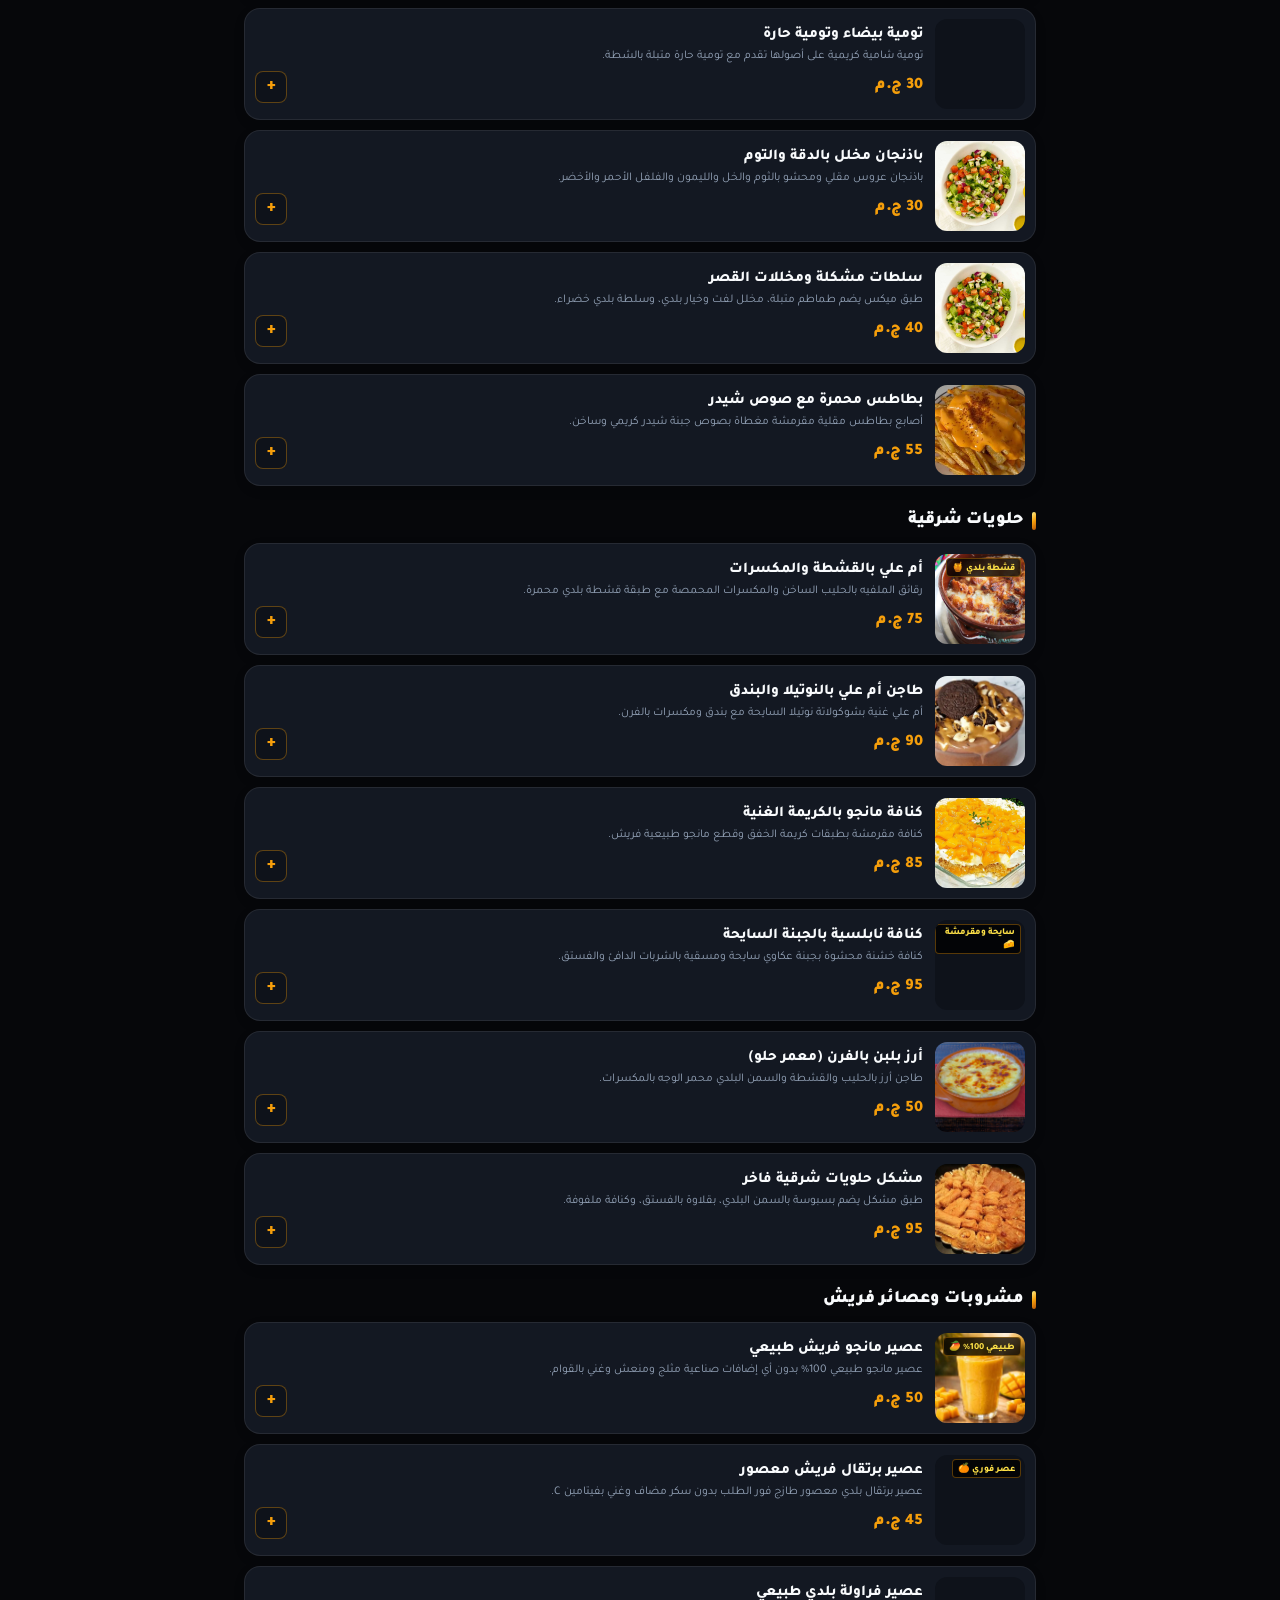
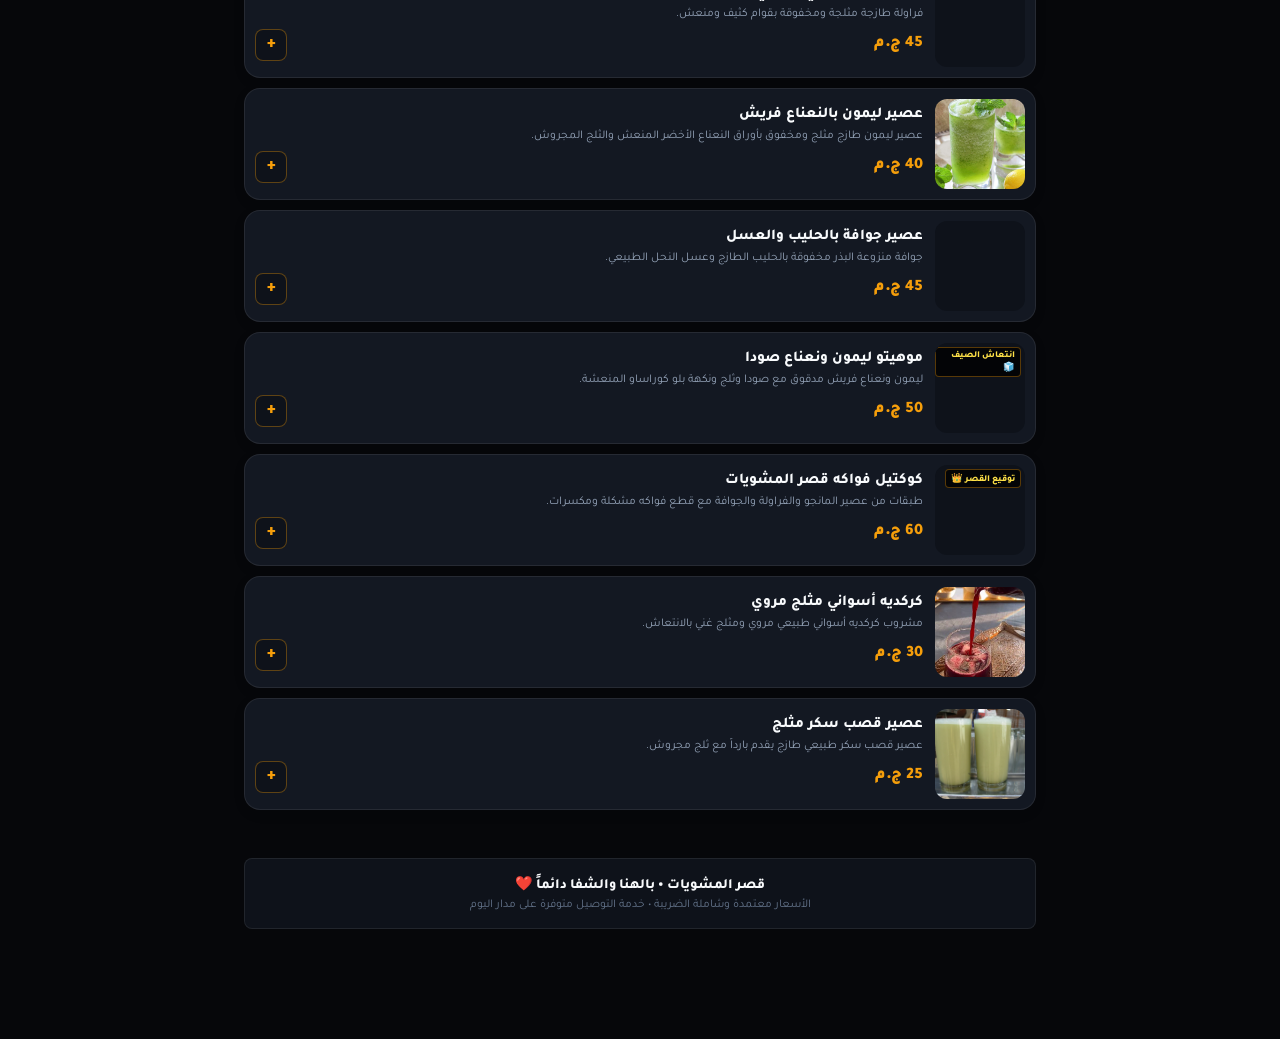
==== commit d163aa66: "feat: upgrade UI with dark/light mode, mobile drawer, interactive cart, and whatsapp checkout" ====
--- a/index.html
+++ b/index.html
@@ -1,63 +1,213 @@
 <!DOCTYPE html>
-<html lang="ar" dir="rtl">
+<html lang="ar" dir="rtl" data-theme="dark">
 <head>
   <meta charset="UTF-8" />
   <meta name="viewport" content="width=device-width, initial-scale=1.0, maximum-scale=1.0, user-scalable=no" />
-  <title>قصر المشويات | المنيو</title>
-  <!-- Favicon اللوجو في تاب المتصفح -->
+  <title>قصر المشويات | التجربة الرقمية الفاخرة</title>
   <link rel="icon" type="image/svg+xml" href="./logo.svg" />
   
   <link rel="preconnect" href="https://fonts.googleapis.com">
   <link rel="preconnect" href="https://fonts.gstatic.com" crossorigin>
-  <link href="https://fonts.googleapis.com/css2?family=Tajawal:wght@500;700;800;900&display=swap" rel="stylesheet">
+  <link href="https://fonts.googleapis.com/css2?family=Tajawal:wght@400;500;700;800;900&display=swap" rel="stylesheet">
   <link rel="stylesheet" href="style.css" />
 </head>
 <body>
 
+  <!-- Ambient Glow Background -->
+  <div class="ambient-glow glow-top"></div>
+  <div class="ambient-glow glow-bottom"></div>
+
+  <!-- Sidebar Overlay & Drawer for Mobile -->
   <div class="sidebar-overlay" id="sidebarOverlay"></div>
 
   <aside class="sidebar-drawer" id="sidebarDrawer">
     <div class="drawer-header">
-      <div class="drawer-title">
-        <img src="./logo.svg" alt="لوجو قصر المشويات" class="drawer-logo" width="32" height="32" />
-        <h3>أقسام المنيو</h3>
-      </div>
-      <button class="close-drawer-btn" id="closeDrawerBtn">✕</button>
+      <div class="drawer-brand">
+        <img src="./logo.svg" alt="لوجو قصر المشويات" class="drawer-logo" />
+        <div>
+          <h3>أقسام المنيو</h3>
+          <small>اختر ما تشتهي 👑</small>
+        </div>
+      </div>
+      <button class="close-drawer-btn" id="closeDrawerBtn" aria-label="إغلاق القائمة">✕</button>
     </div>
     <div class="drawer-categories" id="drawerCategories"></div>
   </aside>
 
+  <!-- Header -->
   <header class="app-header">
     <div class="header-main">
-      <button class="mobile-menu-btn" id="openDrawerBtn" aria-label="القائمة">
-        <span></span>
-        <span></span>
-        <span></span>
-      </button>
-      <div class="brand">
-        <img src="./logo.svg" alt="لوجو قصر المشويات" class="restaurant-logo" width="46" height="46" />
-        <h1>قصر المشويات</h1>
-      </div>
-      <a href="tel:19555" class="call-btn">
-        <span>📞</span>
-        <b>19555</b>
-      </a>
-    </div>
-
-    <div class="search-wrap">
+      <div class="header-right-group">
+        <!-- 3 Bars Hamburger Menu Button for Mobile -->
+        <button class="mobile-menu-btn" id="openDrawerBtn" aria-label="فتح القائمة">
+          <span></span>
+          <span></span>
+          <span></span>
+        </button>
+        <div class="brand-zone">
+          <div class="brand-logo-frame">
+            <img src="./logo.svg" alt="قصر المشويات" class="restaurant-logo" />
+          </div>
+          <div>
+            <div class="brand-title-row">
+              <h1>قصر المشويات</h1>
+              <span class="badge-vip">ROYAL</span>
+            </div>
+            <p class="brand-subtitle"><span class="live-dot"></span> استلام طلبات وتوصيل فوري</p>
+          </div>
+        </div>
+      </div>
+      
+      <div class="header-actions">
+        <!-- Theme Toggle Button -->
+        <button class="theme-toggle-btn" id="themeToggleBtn" aria-label="تبديل المظهر" title="تبديل الوضع">
+          <span class="theme-icon" id="themeIcon">🌙</span>
+        </button>
+        <!-- Call Button -->
+        <a href="tel:19555" class="header-btn-call" title="اتصال بالخط الساخن">
+          <span>📞</span>
+          <b>19555</b>
+        </a>
+      </div>
+    </div>
+
+    <!-- Search Bar -->
+    <div class="search-container">
       <span class="search-icon">🔍</span>
-      <input type="text" id="searchInput" placeholder="بتدور على أكلة إيه؟" autocomplete="off" />
-    </div>
-
-    <nav class="desktop-categories" id="desktopCategories"></nav>
+      <input type="text" id="searchInput" placeholder="ابحث عن أكلتك المفضلة، مشويات، طواجن، حلويات..." autocomplete="off" />
+      <button class="clear-search-btn" id="clearSearchBtn">✕</button>
+    </div>
+
+    <!-- Categories Stories / Pills Slider -->
+    <div class="categories-wrapper" id="categoriesWrapper"></div>
   </header>
 
-  <main class="menu-container" id="menuContainer"></main>
-
+  <!-- Special Hero Promo Banner -->
+  <div class="featured-banner-wrap">
+    <div class="featured-banner">
+      <div class="banner-badge">👑 التميز والأصالة</div>
+      <h2>طعم اللحم البلدي الطازج على أصوله 🔥</h2>
+      <p>خدمة التوصيل السريع متاحة لأي مكان • اطلب وتابع طلبك فوراً</p>
+    </div>
+  </div>
+
+  <!-- Menu Feed Container -->
+  <main class="menu-grid-feed" id="menuGridFeed"></main>
+
+  <!-- Floating Checkout Bar -->
+  <div class="floating-checkout-bar" id="floatingBar">
+    <div class="floating-info">
+      <div class="floating-badge" id="floatingCount">0</div>
+      <div>
+        <span class="floating-label">إجمالي الحساب:</span>
+        <h4 class="floating-price" id="floatingTotalPrice">0 ج.م</h4>
+      </div>
+    </div>
+    <button class="floating-btn" id="openCartBtn">
+      <span>عرض الفاتورة والطلب</span>
+      <span class="floating-btn-icon">⚡</span>
+    </button>
+  </div>
+
+  <!-- Checkout Drawer Modal -->
+  <div class="checkout-modal-overlay" id="checkoutModal">
+    <div class="checkout-modal-sheet">
+      <div class="sheet-drag-pill"></div>
+      <div class="sheet-header">
+        <div class="sheet-title-zone">
+          <span class="sheet-icon">🛒</span>
+          <div>
+            <h3>فاتورة وتأكيد الطلب</h3>
+            <small>اكتب بيانات التوصيل وأرسل الطلب فوراً</small>
+          </div>
+        </div>
+        <button class="close-sheet-btn" id="closeCartBtn">✕</button>
+      </div>
+
+      <!-- Scrollable Container -->
+      <div class="sheet-body-scroll">
+        <div class="section-label">الأصناف المختارة:</div>
+        <div class="sheet-items-scroll" id="sheetItemsContainer"></div>
+
+        <!-- Customer Info -->
+        <div class="customer-form-wrap">
+          <div class="section-label">بيانات التوصيل والتواصل:</div>
+          
+          <div class="input-field">
+            <label for="custName">الاسم بالكامل <span class="req">*</span></label>
+            <input type="text" id="custName" placeholder="اكتب اسمك الكريم" required />
+          </div>
+
+          <div class="input-field">
+            <label for="custPhone">رقم الموبايل للتواصل <span class="req">*</span></label>
+            <input type="tel" id="custPhone" placeholder="مثال: 01009694831" required />
+          </div>
+
+          <div class="input-field">
+            <label for="custAddress">العنوان بالتفصيل <span class="req">*</span></label>
+            <textarea id="custAddress" rows="2" placeholder="المنطقة، اسم الشارع، رقم العمارة، الدور، الشقة، علامة مميزة..." required></textarea>
+          </div>
+
+          <div class="input-field">
+            <label for="custNotes">ملاحظات إضافية (اختياري)</label>
+            <input type="text" id="custNotes" placeholder="مثال: شطة زيادة، سلطات إضافية..." />
+          </div>
+        </div>
+      </div>
+
+      <!-- Sheet Footer -->
+      <div class="sheet-footer">
+        <div class="sheet-summary-box">
+          <div class="summary-line">
+            <span>عدد الأصناف:</span>
+            <b id="summaryCount">0</b>
+          </div>
+          <div class="summary-line total-line">
+            <span>المجموع النهائي:</span>
+            <b id="summaryTotal">0 ج.م</b>
+          </div>
+        </div>
+
+        <button class="whatsapp-checkout-btn" id="sendWhatsappBtn">
+          <span>إرسال الطلب عبر واتساب</span>
+          <span class="wa-icon">💬</span>
+        </button>
+
+        <a href="tel:19555" class="phone-checkout-btn">
+          <span>أو اطلب عبر الخط الساخن 19555</span>
+          <span>📞</span>
+        </a>
+      </div>
+    </div>
+  </div>
+
+  <!-- Dish Detail Modal -->
+  <div class="dish-detail-modal" id="dishModal">
+    <div class="dish-detail-card">
+      <button class="close-detail-btn" id="closeDishModalBtn">✕</button>
+      <div class="detail-img-box">
+        <img src="" id="dishModalImg" alt="" />
+        <span class="detail-tag" id="dishModalTag"></span>
+      </div>
+      <div class="detail-body">
+        <div class="detail-head">
+          <h2 id="dishModalTitle"></h2>
+          <span class="detail-price" id="dishModalPrice"></span>
+        </div>
+        <p class="detail-desc" id="dishModalDesc"></p>
+        <button class="detail-add-btn" id="dishModalAddBtn">
+          <span>إضافة إلى طلبي</span>
+          <span id="dishModalBtnPrice"></span>
+        </button>
+      </div>
+    </div>
+  </div>
+
+  <!-- App Footer -->
   <footer class="app-footer">
-    <div class="footer-box">
-      <p>قصر المشويات • بالهنا والشفا ❤️</p>
-      <small>الأسعار شاملة الضريبة الرسمية</small>
+    <div class="footer-card">
+      <p>قصر المشويات • بالهنا والشفا دائماً ❤️</p>
+      <small>الأسعار معتمدة وشاملة الضريبة • خدمة التوصيل متوفرة على مدار اليوم</small>
     </div>
   </footer>
 
--- a/style.css
+++ b/style.css
@@ -1,16 +1,58 @@
+/* ==================== THEME VARIABLES ==================== */
+:root[data-theme="dark"] {
+  --bg-main: #06070a;
+  --bg-surface: #0e121a;
+  --bg-card: #131822;
+  --bg-card-hover: #1c2230;
+  
+  --gold-start: #fef08a;
+  --gold-primary: #f59e0b;
+  --gold-dark: #b45309;
+  --gold-gradient: linear-gradient(135deg, #fef08a 0%, #f59e0b 50%, #b45309 100%);
+  --gold-shadow: rgba(245, 158, 11, 0.3);
+  
+  --text-main: #f8fafc;
+  --text-muted: #94a3b8;
+  --text-subtle: #64748b;
+  
+  --border-glass: rgba(255, 255, 255, 0.08);
+  --border-gold: rgba(245, 158, 11, 0.35);
+  
+  --glow-top-color: #f59e0b;
+  --glow-bottom-color: #ea580c;
+  --header-bg: rgba(6, 7, 10, 0.92);
+}
+
+:root[data-theme="light"] {
+  --bg-main: #f4f6fa;
+  --bg-surface: #ffffff;
+  --bg-card: #ffffff;
+  --bg-card-hover: #fcf8ee;
+  
+  --gold-start: #b45309;
+  --gold-primary: #d97706;
+  --gold-dark: #78350f;
+  --gold-gradient: linear-gradient(135deg, #d97706 0%, #b45309 100%);
+  --gold-shadow: rgba(217, 119, 6, 0.25);
+  
+  --text-main: #0f172a;
+  --text-muted: #475569;
+  --text-subtle: #94a3b8;
+  
+  --border-glass: #e2e8f0;
+  --border-gold: rgba(217, 119, 6, 0.4);
+  
+  --glow-top-color: rgba(245, 158, 11, 0.15);
+  --glow-bottom-color: rgba(234, 88, 12, 0.1);
+  --header-bg: rgba(255, 255, 255, 0.95);
+}
+
 :root {
-  --bg-body: #f8fafc;
-  --bg-surface: #ffffff;
-  --primary-orange: #ff5722;
-  --primary-orange-light: #fff1ec;
-  --accent-amber: #f59e0b;
-  --text-dark: #1e293b;
-  --text-muted: #64748b;
-  --border-light: #e2e8f0;
-  --shadow-sm: 0 2px 8px rgba(0, 0, 0, 0.04);
-  --shadow-md: 0 6px 18px rgba(255, 87, 34, 0.08);
-  --radius-lg: 16px;
-  --radius-md: 10px;
+  --radius-2xl: 22px;
+  --radius-xl: 16px;
+  --radius-lg: 12px;
+  --radius-md: 8px;
+  --radius-pill: 999px;
 }
 
 * {
@@ -19,37 +61,77 @@
   box-sizing: border-box;
   font-family: 'Tajawal', sans-serif;
   -webkit-tap-highlight-color: transparent;
+  transition: background-color 0.25s ease, border-color 0.25s ease, color 0.2s ease;
 }
 
 body {
-  background-color: var(--bg-body);
-  color: var(--text-dark);
+  background-color: var(--bg-main);
+  color: var(--text-main);
   min-height: 100vh;
-  padding-bottom: 30px;
-}
-
+  padding-bottom: 110px;
+  position: relative;
+  overflow-x: hidden;
+}
+
+/* Ambient Lights */
+.ambient-glow {
+  position: fixed;
+  border-radius: 50%;
+  filter: blur(140px);
+  pointer-events: none;
+  z-index: 0;
+  opacity: 0.35;
+}
+.glow-top {
+  top: -120px;
+  right: -100px;
+  width: 380px;
+  height: 380px;
+  background: var(--glow-top-color);
+}
+.glow-bottom {
+  bottom: -150px;
+  left: -120px;
+  width: 420px;
+  height: 420px;
+  background: var(--glow-bottom-color);
+}
+
+/* Sidebar Overlay & Drawer */
 .sidebar-overlay {
-  display: none;
   position: fixed;
   inset: 0;
-  background: rgba(15, 23, 42, 0.45);
-  backdrop-filter: blur(4px);
+  background: rgba(0, 0, 0, 0.75);
+  backdrop-filter: blur(8px);
   z-index: 998;
+  opacity: 0;
+  pointer-events: none;
+  transition: opacity 0.3s ease;
+}
+
+.sidebar-overlay.active {
+  opacity: 1;
+  pointer-events: auto;
 }
 
 .sidebar-drawer {
-  display: none;
   position: fixed;
   top: 0;
-  right: -290px;
-  width: 275px;
+  right: -310px;
+  width: 285px;
   height: 100%;
   background: var(--bg-surface);
+  border-left: 1.5px solid var(--border-gold);
   z-index: 999;
   padding: 24px 18px;
-  transition: transform 0.3s cubic-bezier(0.4, 0, 0.2, 1);
-  box-shadow: -6px 0 24px rgba(0, 0, 0, 0.1);
+  display: flex;
   flex-direction: column;
+  box-shadow: -10px 0 35px rgba(0, 0, 0, 0.7);
+  transition: transform 0.35s cubic-bezier(0.16, 1, 0.3, 1);
+}
+
+.sidebar-drawer.active {
+  transform: translateX(-310px);
 }
 
 .drawer-header {
@@ -58,40 +140,46 @@
   align-items: center;
   margin-bottom: 20px;
   padding-bottom: 14px;
-  border-bottom: 2px solid #f1f5f9;
-}
-
-.drawer-title {
+  border-bottom: 1px solid var(--border-glass);
+}
+
+.drawer-brand {
   display: flex;
   align-items: center;
   gap: 10px;
 }
 
 .drawer-logo {
-  width: 32px;
-  height: 32px;
-  border-radius: 50%;
-  object-fit: cover;
-}
-
-.drawer-title h3 {
+  width: 38px;
+  height: 38px;
+  border-radius: var(--radius-md);
+  border: 1.5px solid var(--border-gold);
+  padding: 2px;
+}
+
+.drawer-brand h3 {
   font-size: 1.1rem;
   font-weight: 800;
-  color: var(--text-dark);
+  color: var(--text-main);
+}
+
+.drawer-brand small {
+  font-size: 0.75rem;
+  color: var(--text-muted);
 }
 
 .close-drawer-btn {
-  background: #f1f5f9;
-  border: none;
-  color: var(--text-muted);
-  width: 32px;
-  height: 32px;
+  background: var(--bg-card);
+  border: 1px solid var(--border-glass);
+  color: var(--text-muted);
+  width: 34px;
+  height: 34px;
   border-radius: 50%;
+  cursor: pointer;
+  display: flex;
+  align-items: center;
+  justify-content: center;
   font-size: 0.95rem;
-  cursor: pointer;
-  display: flex;
-  align-items: center;
-  justify-content: center;
 }
 
 .drawer-categories {
@@ -101,331 +189,892 @@
   overflow-y: auto;
 }
 
-.drawer-btn {
-  background: #f8fafc;
-  border: 1px solid transparent;
-  color: var(--text-dark);
+.drawer-cat-btn {
+  background: var(--bg-card);
+  border: 1px solid var(--border-glass);
+  color: var(--text-main);
   padding: 12px 14px;
-  border-radius: var(--radius-md);
+  border-radius: var(--radius-lg);
+  font-size: 0.9rem;
+  font-weight: 800;
   text-align: right;
-  font-size: 0.9rem;
-  font-weight: 700;
-  cursor: pointer;
-  transition: all 0.2s ease;
-}
-
-.drawer-btn.active {
-  background: var(--primary-orange-light);
-  color: var(--primary-orange);
-  border-color: rgba(255, 87, 34, 0.3);
-}
-
+  cursor: pointer;
+  display: flex;
+  align-items: center;
+  gap: 10px;
+}
+
+.drawer-cat-btn.active {
+  background: var(--gold-gradient);
+  color: #000;
+  border-color: transparent;
+  box-shadow: 0 4px 15px var(--gold-shadow);
+}
+
+/* Header */
 .app-header {
   position: sticky;
   top: 0;
   z-index: 100;
-  background: rgba(255, 255, 255, 0.95);
-  backdrop-filter: blur(10px);
-  border-bottom: 1px solid var(--border-light);
-  padding: 14px 16px 10px;
+  background: var(--header-bg);
+  backdrop-filter: blur(20px);
+  -webkit-backdrop-filter: blur(20px);
+  border-bottom: 1px solid var(--border-glass);
+  padding: 12px 14px 8px;
 }
 
 .header-main {
   display: flex;
-  align-items: center;
   justify-content: space-between;
-  margin-bottom: 12px;
+  align-items: center;
+  margin-bottom: 10px;
+}
+
+.header-right-group {
+  display: flex;
+  align-items: center;
+  gap: 8px;
 }
 
 .mobile-menu-btn {
-  display: none;
+  display: flex;
   flex-direction: column;
   justify-content: center;
-  gap: 5px;
+  gap: 4.5px;
   width: 38px;
   height: 38px;
-  background: #f1f5f9;
-  border: none;
-  border-radius: 10px;
+  background: var(--bg-surface);
+  border: 1px solid var(--border-gold);
+  border-radius: var(--radius-md);
   padding: 8px;
   cursor: pointer;
 }
 
 .mobile-menu-btn span {
   width: 100%;
-  height: 2px;
-  background: var(--text-dark);
+  height: 2.5px;
+  background: var(--gold-primary);
   border-radius: 2px;
 }
 
-.brand {
-  text-align: center;
-  display: flex;
-  flex-direction: column;
-  align-items: center;
+.brand-zone {
+  display: flex;
+  align-items: center;
+  gap: 8px;
+}
+
+.brand-logo-frame {
+  width: 40px;
+  height: 40px;
+  border-radius: var(--radius-md);
+  background: var(--bg-surface);
+  border: 1.5px solid var(--border-gold);
+  padding: 2px;
+  box-shadow: 0 0 14px var(--gold-shadow);
 }
 
 .restaurant-logo {
-  width: 46px;
-  height: 46px;
+  width: 100%;
+  height: 100%;
+  border-radius: 6px;
+  object-fit: cover;
+}
+
+.brand-title-row {
+  display: flex;
+  align-items: center;
+  gap: 6px;
+}
+
+.brand-title-row h1 {
+  font-size: 1.1rem;
+  font-weight: 900;
+  color: var(--text-main);
+  letter-spacing: -0.2px;
+}
+
+.badge-vip {
+  background: var(--gold-gradient);
+  color: #000;
+  font-size: 0.6rem;
+  font-weight: 900;
+  padding: 1px 5px;
+  border-radius: 4px;
+}
+
+.brand-subtitle {
+  font-size: 0.68rem;
+  color: var(--text-muted);
+  display: flex;
+  align-items: center;
+  gap: 4px;
+  margin-top: 1px;
+}
+
+.live-dot {
+  width: 6px;
+  height: 6px;
   border-radius: 50%;
-  object-fit: cover;
-  margin-bottom: 4px;
-}
-
-.brand h1 {
-  font-size: 1.2rem;
-  font-weight: 900;
-  color: var(--text-dark);
-  line-height: 1.1;
-}
-
-.call-btn {
-  color: #fff;
+  background: #10b981;
+  box-shadow: 0 0 6px #10b981;
+}
+
+.header-actions {
+  display: flex;
+  align-items: center;
+  gap: 6px;
+}
+
+.theme-toggle-btn {
+  background: var(--bg-surface);
+  border: 1px solid var(--border-glass);
+  width: 36px;
+  height: 36px;
+  border-radius: 50%;
+  display: flex;
+  align-items: center;
+  justify-content: center;
+  font-size: 1rem;
+  cursor: pointer;
+}
+
+.header-btn-call {
+  background: rgba(245, 158, 11, 0.12);
+  border: 1px solid var(--border-gold);
+  color: var(--gold-primary);
   text-decoration: none;
-  font-size: 0.8rem;
+  padding: 7px 11px;
+  border-radius: var(--radius-pill);
+  font-size: 0.78rem;
   font-weight: 800;
-  background: linear-gradient(135deg, #ff6b35 0%, #ff5722 100%);
-  padding: 6px 12px;
-  border-radius: 20px;
   display: flex;
   align-items: center;
   gap: 4px;
-  box-shadow: 0 4px 10px rgba(255, 87, 34, 0.25);
-}
-
-.search-wrap {
+}
+
+/* Search Bar */
+.search-container {
   position: relative;
-  margin-bottom: 12px;
+  margin-bottom: 10px;
 }
 
 .search-icon {
   position: absolute;
-  right: 14px;
+  right: 12px;
   top: 50%;
   transform: translateY(-50%);
-  font-size: 0.85rem;
-  opacity: 0.5;
-}
-
-.search-wrap input {
+  font-size: 0.9rem;
+  opacity: 0.6;
+}
+
+.search-container input {
   width: 100%;
-  padding: 10px 40px 10px 14px;
-  background: #f1f5f9;
-  border: 1px solid transparent;
-  border-radius: 12px;
-  color: var(--text-dark);
-  font-size: 0.88rem;
+  padding: 10px 38px 10px 34px;
+  background: var(--bg-surface);
+  border: 1px solid var(--border-glass);
+  border-radius: var(--radius-xl);
+  color: var(--text-main);
+  font-size: 0.86rem;
   font-weight: 600;
   outline: none;
-  transition: all 0.2s ease;
-}
-
-.search-wrap input:focus {
-  background: #ffffff;
-  border-color: var(--primary-orange);
-  box-shadow: 0 0 0 3px rgba(255, 87, 34, 0.12);
-}
-
-.desktop-categories {
-  display: flex;
-  gap: 8px;
+}
+
+.clear-search-btn {
+  position: absolute;
+  left: 10px;
+  top: 50%;
+  transform: translateY(-50%);
+  background: none;
+  border: none;
+  color: var(--text-subtle);
+  font-size: 0.85rem;
+  cursor: pointer;
+  display: none;
+}
+
+/* Categories Stories */
+.categories-wrapper {
+  display: flex;
+  gap: 6px;
   overflow-x: auto;
   scrollbar-width: none;
-  padding-bottom: 4px;
-}
-
-.desktop-categories::-webkit-scrollbar {
+  padding: 2px 0 6px;
+}
+
+.categories-wrapper::-webkit-scrollbar {
   display: none;
 }
 
-.cat-btn {
-  background: #f1f5f9;
-  color: var(--text-muted);
-  border: none;
-  padding: 7px 16px;
-  border-radius: 20px;
+.cat-story-btn {
+  display: flex;
+  align-items: center;
+  gap: 5px;
+  padding: 7px 13px;
+  background: var(--bg-surface);
+  border: 1px solid var(--border-glass);
+  border-radius: var(--radius-pill);
+  color: var(--text-muted);
   font-size: 0.82rem;
   font-weight: 700;
   white-space: nowrap;
   cursor: pointer;
-  transition: all 0.2s ease;
-}
-
-.cat-btn.active {
-  background: var(--primary-orange);
-  color: #ffffff;
-  box-shadow: 0 3px 8px rgba(255, 87, 34, 0.25);
-}
-
-.menu-container {
-  max-width: 800px;
-  margin: 18px auto 0;
-  padding: 0 16px;
-}
-
-.section-group {
-  margin-bottom: 28px;
-}
-
-.section-title {
-  font-size: 1.15rem;
-  font-weight: 800;
-  color: var(--text-dark);
+}
+
+.cat-story-btn.active {
+  background: var(--gold-gradient);
+  color: #000;
+  font-weight: 900;
+  border-color: transparent;
+  box-shadow: 0 4px 14px var(--gold-shadow);
+}
+
+/* Banner */
+.featured-banner-wrap {
+  max-width: 820px;
+  margin: 12px auto 0;
+  padding: 0 14px;
+  position: relative;
+  z-index: 1;
+}
+
+.featured-banner {
+  background: linear-gradient(135deg, rgba(245, 158, 11, 0.16) 0%, rgba(234, 88, 12, 0.08) 100%);
+  border: 1px solid var(--border-gold);
+  border-radius: var(--radius-xl);
+  padding: 14px 16px;
+  backdrop-filter: blur(10px);
+}
+
+.banner-badge {
+  display: inline-block;
+  background: var(--gold-gradient);
+  color: #000;
+  font-size: 0.68rem;
+  font-weight: 900;
+  padding: 2px 8px;
+  border-radius: var(--radius-pill);
+  margin-bottom: 4px;
+}
+
+.featured-banner h2 {
+  font-size: 1.05rem;
+  font-weight: 900;
+  color: var(--text-main);
+  margin-bottom: 2px;
+}
+
+.featured-banner p {
+  font-size: 0.78rem;
+  color: var(--text-muted);
+}
+
+/* Menu Grid Feed */
+.menu-grid-feed {
+  max-width: 820px;
+  margin: 16px auto 0;
+  padding: 0 14px;
+  position: relative;
+  z-index: 1;
+}
+
+.feed-section {
+  margin-bottom: 24px;
+}
+
+.feed-title {
+  font-size: 1.1rem;
+  font-weight: 900;
+  color: var(--text-main);
   margin-bottom: 12px;
   display: flex;
   align-items: center;
   gap: 8px;
 }
 
-.section-title::before {
+.feed-title::before {
   content: '';
   width: 4px;
   height: 18px;
-  background: var(--primary-orange);
+  background: var(--gold-gradient);
   border-radius: 4px;
-  display: inline-block;
-}
-
-.items-list {
+}
+
+.feed-cards-container {
   display: flex;
   flex-direction: column;
+  gap: 10px;
+}
+
+/* Card */
+.menu-card {
+  background: var(--bg-card);
+  border: 1px solid var(--border-glass);
+  border-radius: var(--radius-xl);
+  padding: 10px;
+  display: flex;
   gap: 12px;
-}
-
-.dish-card {
-  background: var(--bg-surface);
-  border: 1px solid var(--border-light);
+  align-items: center;
+  position: relative;
+  box-shadow: 0 4px 14px rgba(0, 0, 0, 0.06);
+  cursor: pointer;
+}
+
+.card-img-wrap {
+  width: 90px;
+  min-width: 90px;
+  height: 90px;
   border-radius: var(--radius-lg);
-  display: flex;
   overflow: hidden;
-  box-shadow: var(--shadow-sm);
-  transition: transform 0.2s ease, box-shadow 0.2s ease;
-}
-
-.dish-card:active {
-  transform: scale(0.98);
-}
-
-.dish-img-wrap {
-  width: 110px;
-  min-width: 110px;
-  height: 110px;
   position: relative;
-}
-
-.dish-img {
+  background: var(--bg-surface);
+}
+
+.card-img-wrap img {
   width: 100%;
   height: 100%;
   object-fit: cover;
-  display: block;
-}
-
-.dish-info {
-  padding: 10px 14px;
-  display: flex;
-  flex-direction: column;
-  justify-content: space-between;
+}
+
+.card-tag {
+  position: absolute;
+  top: 4px;
+  right: 4px;
+  background: rgba(0, 0, 0, 0.75);
+  backdrop-filter: blur(4px);
+  color: #fde047;
+  border: 1px solid var(--border-gold);
+  font-size: 0.58rem;
+  font-weight: 800;
+  padding: 2px 5px;
+  border-radius: 4px;
+}
+
+.card-content {
   flex-grow: 1;
   min-width: 0;
 }
 
-.dish-header {
-  display: flex;
-  justify-content: space-between;
-  align-items: baseline;
-  gap: 6px;
-}
-
-.dish-name {
-  font-size: 0.95rem;
+.card-title {
+  font-size: 0.94rem;
   font-weight: 800;
-  color: var(--text-dark);
-}
-
-.dish-price {
-  font-size: 1rem;
-  font-weight: 900;
-  color: var(--primary-orange);
-  white-space: nowrap;
-}
-
-.dish-desc {
-  font-size: 0.78rem;
+  color: var(--text-main);
+  line-height: 1.3;
+}
+
+.card-desc {
+  font-size: 0.74rem;
   color: var(--text-muted);
   line-height: 1.4;
-  margin-top: 4px;
+  margin: 3px 0 6px;
   display: -webkit-box;
   -webkit-line-clamp: 2;
   -webkit-box-orient: vertical;
   overflow: hidden;
 }
 
-.dish-tag {
-  align-self: flex-start;
-  background: #fff7ed;
-  color: #ea580c;
-  border: 1px solid #fed7aa;
+.card-bottom-row {
+  display: flex;
+  justify-content: space-between;
+  align-items: center;
+}
+
+.card-price {
+  font-size: 1rem;
+  font-weight: 900;
+  color: var(--gold-primary);
+}
+
+.add-item-btn {
+  background: var(--bg-surface);
+  border: 1px solid var(--border-gold);
+  color: var(--gold-primary);
+  width: 32px;
+  height: 32px;
+  border-radius: var(--radius-md);
+  font-size: 1.1rem;
+  font-weight: 900;
+  cursor: pointer;
+  display: flex;
+  align-items: center;
+  justify-content: center;
+}
+
+.inline-qty-ctrl {
+  display: flex;
+  align-items: center;
+  gap: 5px;
+  background: var(--bg-surface);
+  border: 1px solid var(--border-gold);
+  padding: 2px 5px;
+  border-radius: var(--radius-md);
+}
+
+.inline-btn {
+  background: none;
+  border: none;
+  color: var(--text-main);
+  font-size: 0.95rem;
+  font-weight: 900;
+  width: 22px;
+  height: 22px;
+  cursor: pointer;
+}
+
+.inline-qty-num {
+  font-size: 0.85rem;
+  font-weight: 900;
+  color: var(--gold-primary);
+  min-width: 16px;
+  text-align: center;
+}
+
+/* Floating Checkout Bar */
+.floating-checkout-bar {
+  position: fixed;
+  bottom: 16px;
+  left: 12px;
+  right: 12px;
+  max-width: 500px;
+  margin: 0 auto;
+  background: var(--bg-surface);
+  border: 1.5px solid var(--border-gold);
+  border-radius: var(--radius-pill);
+  padding: 8px 14px;
+  display: flex;
+  justify-content: space-between;
+  align-items: center;
+  z-index: 900;
+  box-shadow: 0 12px 30px rgba(0, 0, 0, 0.4), 0 0 20px var(--gold-shadow);
+  transform: translateY(160%);
+  transition: transform 0.35s cubic-bezier(0.16, 1, 0.3, 1);
+}
+
+.floating-checkout-bar.show {
+  transform: translateY(0);
+}
+
+.floating-info {
+  display: flex;
+  align-items: center;
+  gap: 10px;
+}
+
+.floating-badge {
+  background: var(--gold-gradient);
+  color: #000;
+  font-weight: 900;
+  font-size: 0.85rem;
+  width: 32px;
+  height: 32px;
+  border-radius: 50%;
+  display: flex;
+  align-items: center;
+  justify-content: center;
+}
+
+.floating-label {
   font-size: 0.68rem;
-  padding: 2px 7px;
-  border-radius: 6px;
+  color: var(--text-muted);
+}
+
+.floating-price {
+  font-size: 1.05rem;
+  font-weight: 900;
+  color: var(--text-main);
+}
+
+.floating-btn {
+  background: var(--gold-gradient);
+  color: #000;
+  border: none;
+  padding: 9px 16px;
+  border-radius: var(--radius-pill);
+  font-size: 0.85rem;
+  font-weight: 900;
+  cursor: pointer;
+  display: flex;
+  align-items: center;
+  gap: 5px;
+}
+
+/* Modal Checkout Sheet */
+.checkout-modal-overlay {
+  position: fixed;
+  inset: 0;
+  background: rgba(0, 0, 0, 0.8);
+  backdrop-filter: blur(10px);
+  z-index: 1000;
+  opacity: 0;
+  pointer-events: none;
+  transition: opacity 0.3s ease;
+  display: flex;
+  align-items: flex-end;
+  justify-content: center;
+}
+
+.checkout-modal-overlay.active {
+  opacity: 1;
+  pointer-events: auto;
+}
+
+.checkout-modal-sheet {
+  background: var(--bg-surface);
+  border-top: 1.5px solid var(--border-gold);
+  width: 100%;
+  max-width: 500px;
+  border-radius: 24px 24px 0 0;
+  padding: 14px 16px 20px;
+  max-height: 88vh;
+  display: flex;
+  flex-direction: column;
+  transform: translateY(100%);
+  transition: transform 0.35s cubic-bezier(0.16, 1, 0.3, 1);
+}
+
+.checkout-modal-overlay.active .checkout-modal-sheet {
+  transform: translateY(0);
+}
+
+.sheet-drag-pill {
+  width: 40px;
+  height: 4px;
+  background: var(--text-subtle);
+  border-radius: 4px;
+  margin: 0 auto 10px;
+}
+
+.sheet-header {
+  display: flex;
+  justify-content: space-between;
+  align-items: center;
+  margin-bottom: 10px;
+  padding-bottom: 8px;
+  border-bottom: 1px solid var(--border-glass);
+}
+
+.sheet-title-zone {
+  display: flex;
+  align-items: center;
+  gap: 8px;
+}
+
+.sheet-icon {
+  font-size: 1.2rem;
+}
+
+.sheet-title-zone h3 {
+  font-size: 1.1rem;
+  font-weight: 900;
+  color: var(--text-main);
+}
+
+.close-sheet-btn {
+  background: var(--bg-card);
+  border: 1px solid var(--border-glass);
+  color: var(--text-muted);
+  width: 30px;
+  height: 30px;
+  border-radius: 50%;
+  cursor: pointer;
+  display: flex;
+  align-items: center;
+  justify-content: center;
+}
+
+.sheet-body-scroll {
+  overflow-y: auto;
+  max-height: 48vh;
+  padding-right: 2px;
+  margin-bottom: 10px;
+}
+
+.section-label {
+  font-size: 0.82rem;
   font-weight: 800;
-  margin-top: 6px;
-}
-
+  color: var(--gold-primary);
+  margin-bottom: 6px;
+}
+
+.sheet-items-scroll {
+  display: flex;
+  flex-direction: column;
+  gap: 6px;
+  margin-bottom: 12px;
+}
+
+.sheet-dish-row {
+  display: flex;
+  justify-content: space-between;
+  align-items: center;
+  background: var(--bg-card);
+  padding: 8px 10px;
+  border-radius: var(--radius-md);
+  border: 1px solid var(--border-glass);
+}
+
+.sheet-dish-name {
+  font-size: 0.85rem;
+  font-weight: 800;
+}
+
+.sheet-dish-subprice {
+  font-size: 0.75rem;
+  color: var(--gold-primary);
+  font-weight: 700;
+}
+
+/* Customer Form */
+.customer-form-wrap {
+  background: rgba(255, 255, 255, 0.02);
+  border: 1px solid var(--border-glass);
+  border-radius: var(--radius-md);
+  padding: 10px;
+  display: flex;
+  flex-direction: column;
+  gap: 8px;
+}
+
+.input-field {
+  display: flex;
+  flex-direction: column;
+  gap: 3px;
+}
+
+.input-field label {
+  font-size: 0.72rem;
+  font-weight: 700;
+  color: var(--text-muted);
+}
+
+.input-field label .req {
+  color: #ef4444;
+}
+
+.input-field input,
+.input-field textarea {
+  width: 100%;
+  background: var(--bg-surface);
+  border: 1px solid var(--border-glass);
+  border-radius: var(--radius-md);
+  color: var(--text-main);
+  padding: 8px 10px;
+  font-size: 0.82rem;
+  outline: none;
+  font-family: inherit;
+}
+
+.input-field textarea {
+  resize: none;
+}
+
+.sheet-summary-box {
+  background: rgba(255, 255, 255, 0.03);
+  border-radius: var(--radius-md);
+  padding: 8px 12px;
+  margin-bottom: 8px;
+  border: 1px solid var(--border-glass);
+}
+
+.summary-line {
+  display: flex;
+  justify-content: space-between;
+  font-size: 0.8rem;
+  color: var(--text-muted);
+  margin-bottom: 3px;
+}
+
+.summary-line.total-line {
+  font-size: 1.05rem;
+  font-weight: 900;
+  color: var(--text-main);
+  border-top: 1px dashed var(--border-glass);
+  padding-top: 5px;
+  margin-top: 5px;
+  margin-bottom: 0;
+}
+
+.summary-line.total-line b {
+  color: var(--gold-primary);
+}
+
+.whatsapp-checkout-btn {
+  background: #25d366;
+  color: #000;
+  border: none;
+  width: 100%;
+  padding: 11px;
+  border-radius: var(--radius-md);
+  font-size: 0.92rem;
+  font-weight: 900;
+  cursor: pointer;
+  display: flex;
+  align-items: center;
+  justify-content: center;
+  gap: 6px;
+  margin-bottom: 6px;
+}
+
+.phone-checkout-btn {
+  background: var(--bg-card);
+  border: 1px solid var(--border-glass);
+  color: var(--text-muted);
+  text-decoration: none;
+  padding: 9px;
+  border-radius: var(--radius-md);
+  font-size: 0.8rem;
+  font-weight: 700;
+  text-align: center;
+  display: flex;
+  align-items: center;
+  justify-content: center;
+  gap: 5px;
+}
+
+/* Detail Pop-up Modal */
+.dish-detail-modal {
+  position: fixed;
+  inset: 0;
+  background: rgba(0,0,0,0.8);
+  backdrop-filter: blur(10px);
+  z-index: 1000;
+  display: flex;
+  align-items: center;
+  justify-content: center;
+  padding: 14px;
+  opacity: 0;
+  pointer-events: none;
+  transition: opacity 0.3s;
+}
+
+.dish-detail-modal.active {
+  opacity: 1;
+  pointer-events: auto;
+}
+
+.dish-detail-card {
+  background: var(--bg-surface);
+  border: 1px solid var(--border-gold);
+  border-radius: var(--radius-xl);
+  width: 100%;
+  max-width: 400px;
+  overflow: hidden;
+  position: relative;
+  transform: scale(0.9);
+  transition: transform 0.3s cubic-bezier(0.16, 1, 0.3, 1);
+}
+
+.dish-detail-modal.active .dish-detail-card {
+  transform: scale(1);
+}
+
+.close-detail-btn {
+  position: absolute;
+  top: 10px;
+  left: 10px;
+  z-index: 10;
+  background: rgba(0,0,0,0.6);
+  border: 1px solid var(--border-glass);
+  color: #fff;
+  width: 32px;
+  height: 32px;
+  border-radius: 50%;
+  cursor: pointer;
+}
+
+.detail-img-box {
+  width: 100%;
+  height: 190px;
+  position: relative;
+}
+
+.detail-img-box img {
+  width: 100%;
+  height: 100%;
+  object-fit: cover;
+}
+
+.detail-tag {
+  position: absolute;
+  bottom: 10px;
+  right: 10px;
+  background: var(--gold-gradient);
+  color: #000;
+  font-size: 0.7rem;
+  font-weight: 900;
+  padding: 3px 8px;
+  border-radius: var(--radius-pill);
+}
+
+.detail-body {
+  padding: 14px;
+}
+
+.detail-head {
+  display: flex;
+  justify-content: space-between;
+  align-items: center;
+  margin-bottom: 6px;
+}
+
+.detail-head h2 {
+  font-size: 1.1rem;
+  font-weight: 900;
+  color: var(--text-main);
+}
+
+.detail-price {
+  font-size: 1.05rem;
+  font-weight: 900;
+  color: var(--gold-primary);
+}
+
+.detail-desc {
+  font-size: 0.8rem;
+  color: var(--text-muted);
+  line-height: 1.4;
+  margin-bottom: 14px;
+}
+
+.detail-add-btn {
+  width: 100%;
+  padding: 12px;
+  background: var(--gold-gradient);
+  color: #000;
+  border: none;
+  border-radius: var(--radius-md);
+  font-size: 0.9rem;
+  font-weight: 900;
+  cursor: pointer;
+  display: flex;
+  justify-content: space-between;
+}
+
+/* Footer */
 .app-footer {
   text-align: center;
-  padding: 24px 16px 0;
-  max-width: 800px;
+  padding: 24px 14px 0;
+  max-width: 820px;
   margin: 0 auto;
-}
-
-.footer-box {
-  background: #ffffff;
-  border: 1px solid var(--border-light);
+  position: relative;
+  z-index: 1;
+}
+
+.footer-card {
+  background: var(--bg-surface);
+  border: 1px solid var(--border-glass);
   border-radius: var(--radius-md);
   padding: 16px;
 }
 
-.footer-box p {
+.footer-card p {
   font-size: 0.88rem;
-  font-weight: 700;
-  color: var(--text-dark);
-}
-
-.footer-box small {
-  font-size: 0.75rem;
-  color: var(--text-muted);
+  font-weight: 800;
+  color: var(--text-main);
+}
+
+.footer-card small {
+  font-size: 0.74rem;
+  color: var(--text-subtle);
   display: block;
-  margin-top: 2px;
-}
-
-@media (max-width: 768px) {
-  .mobile-menu-btn {
-    display: flex;
-  }
-
-  .sidebar-overlay {
-    display: block;
-    opacity: 0;
-    pointer-events: none;
-    transition: opacity 0.25s ease;
-  }
-
-  .sidebar-overlay.active {
-    opacity: 1;
-    pointer-events: auto;
-  }
-
-  .sidebar-drawer {
-    display: flex;
-  }
-
-  .sidebar-drawer.active {
-    transform: translateX(-290px);
-  }
-
-  .desktop-categories {
-    display: none;
-  }
+  margin-top: 3px;
 }
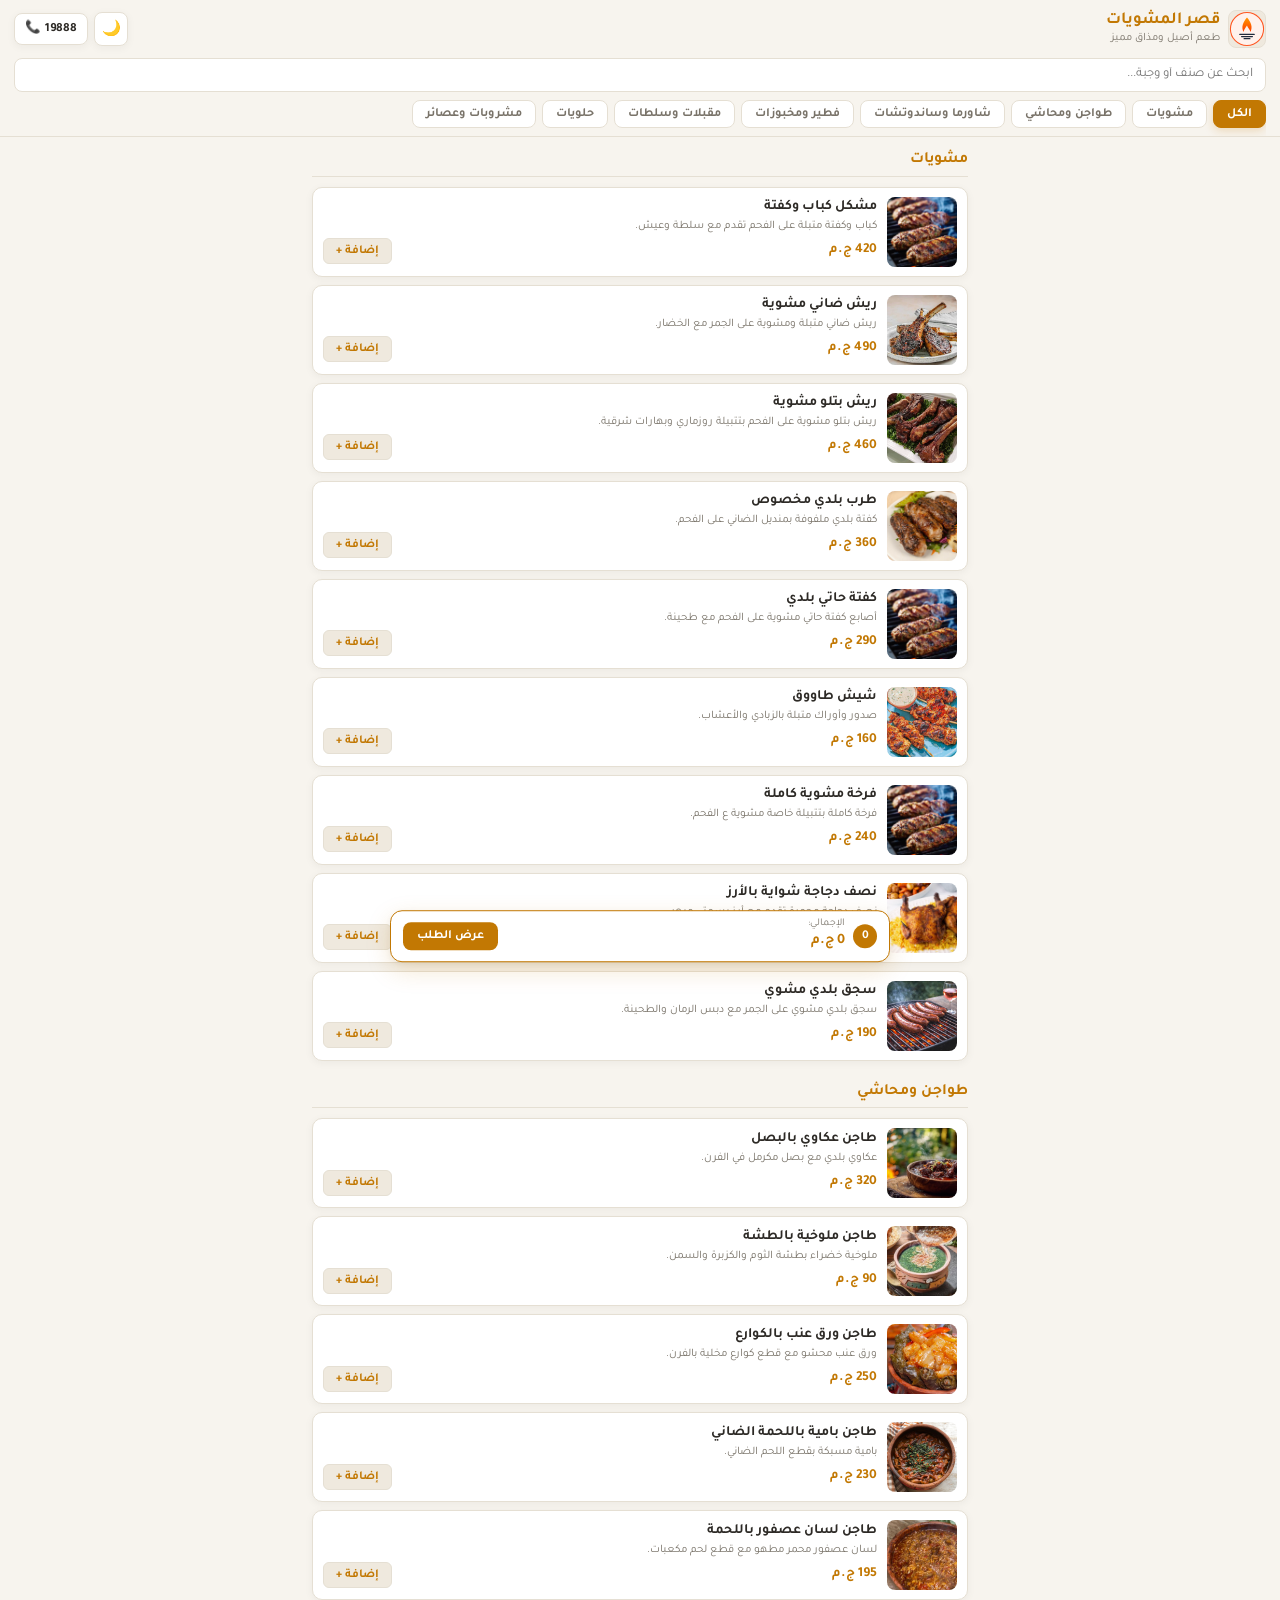
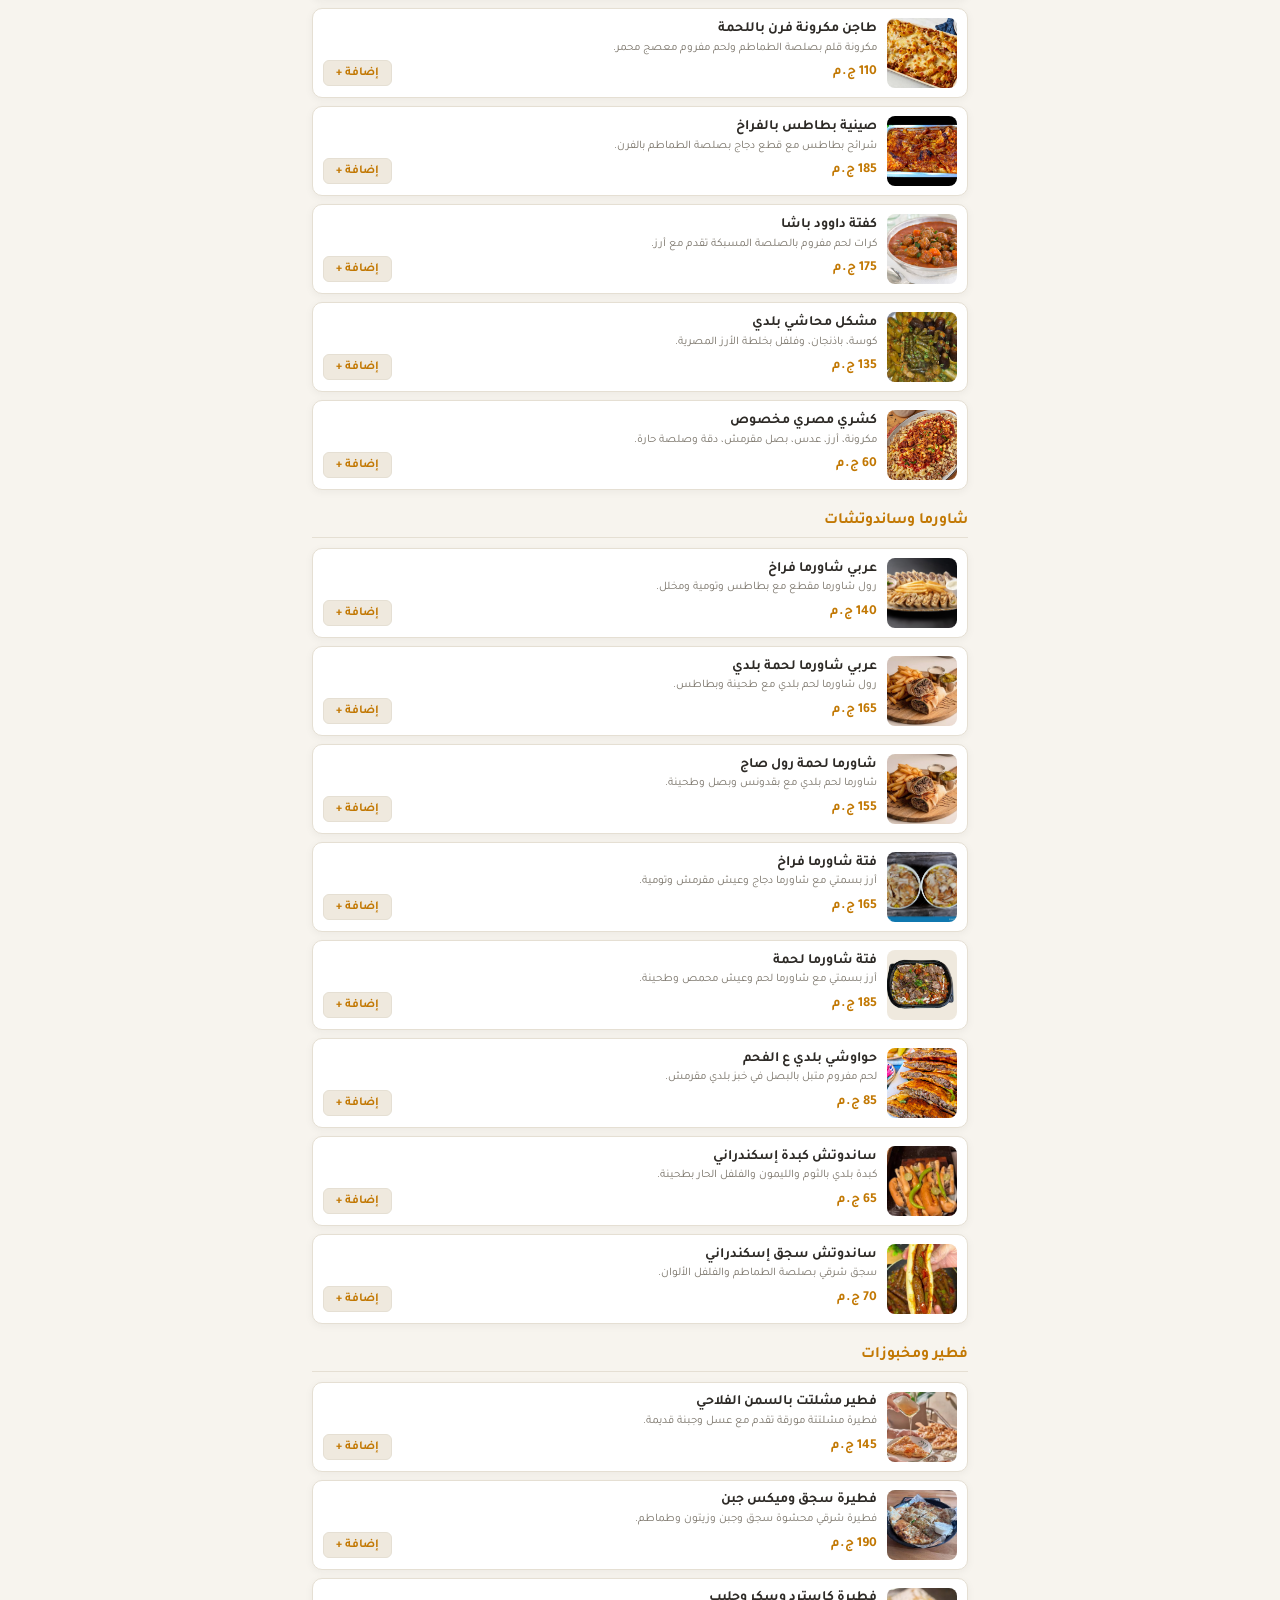
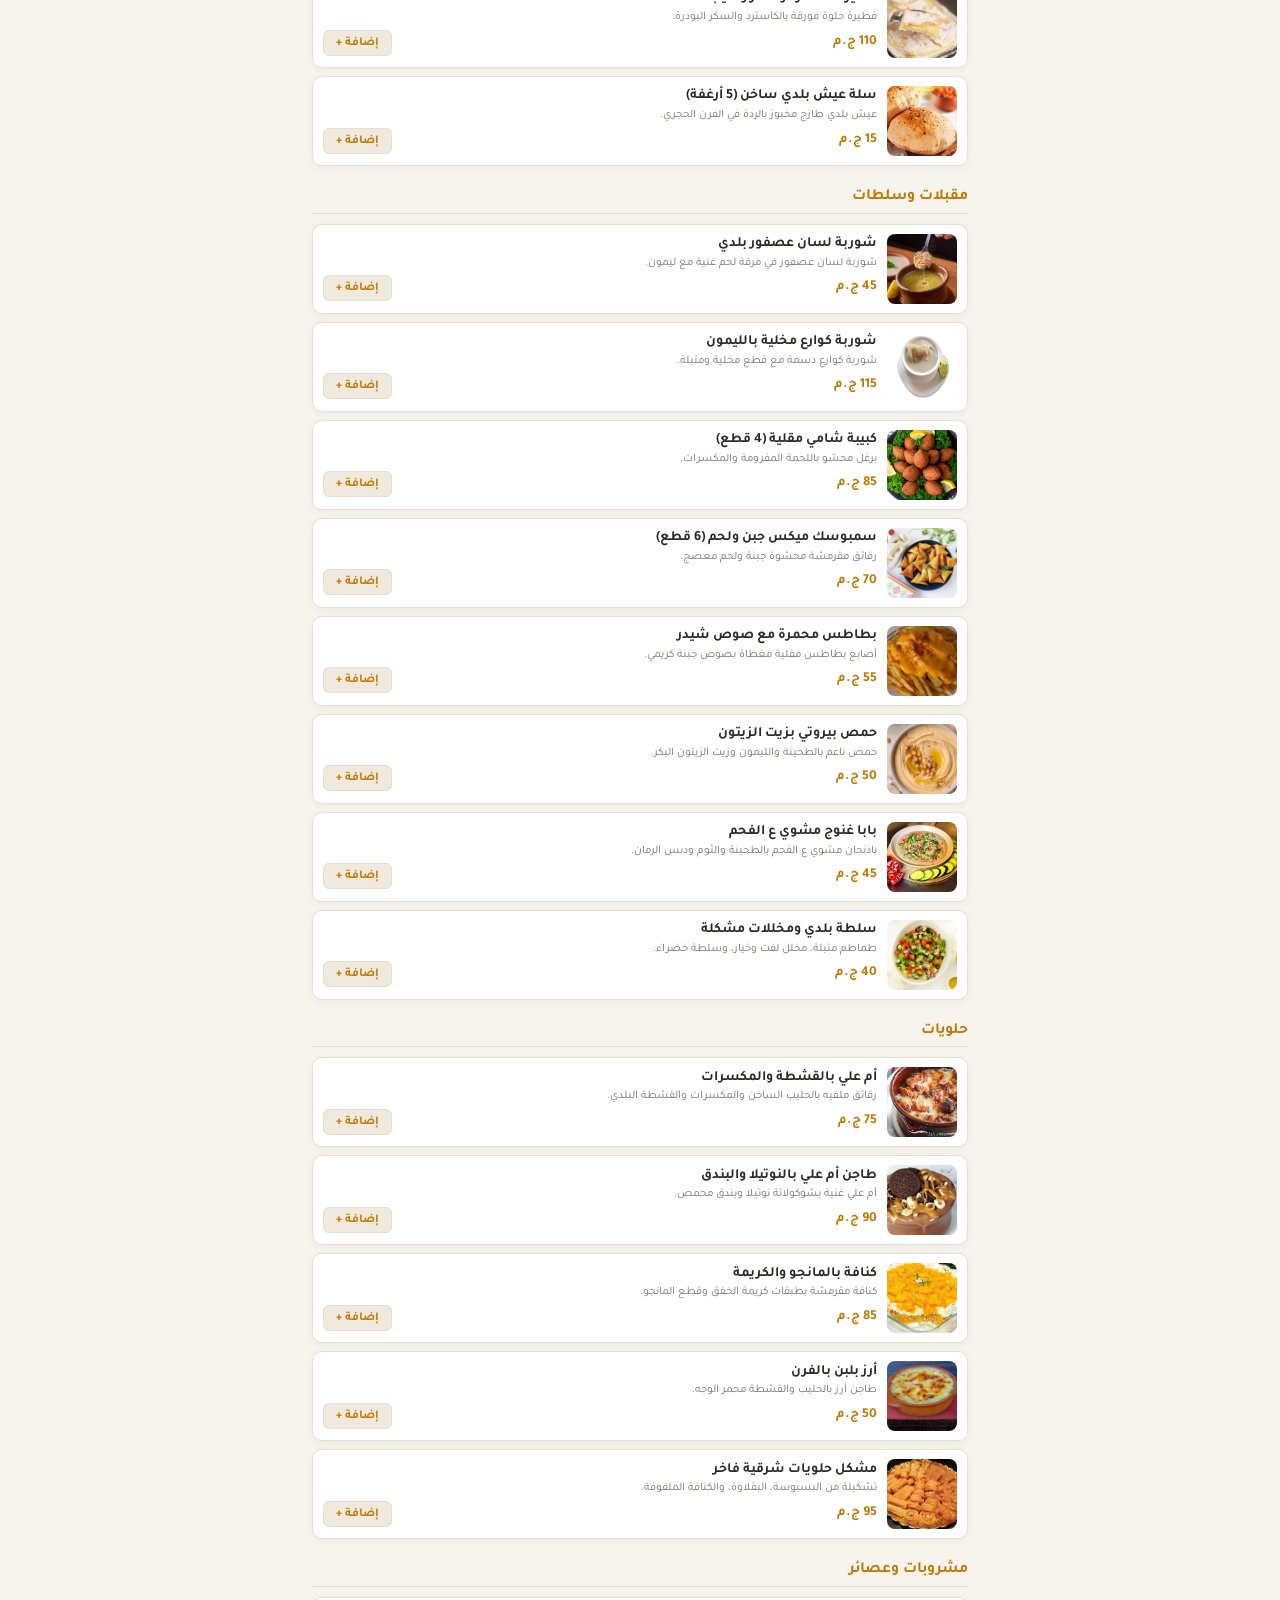
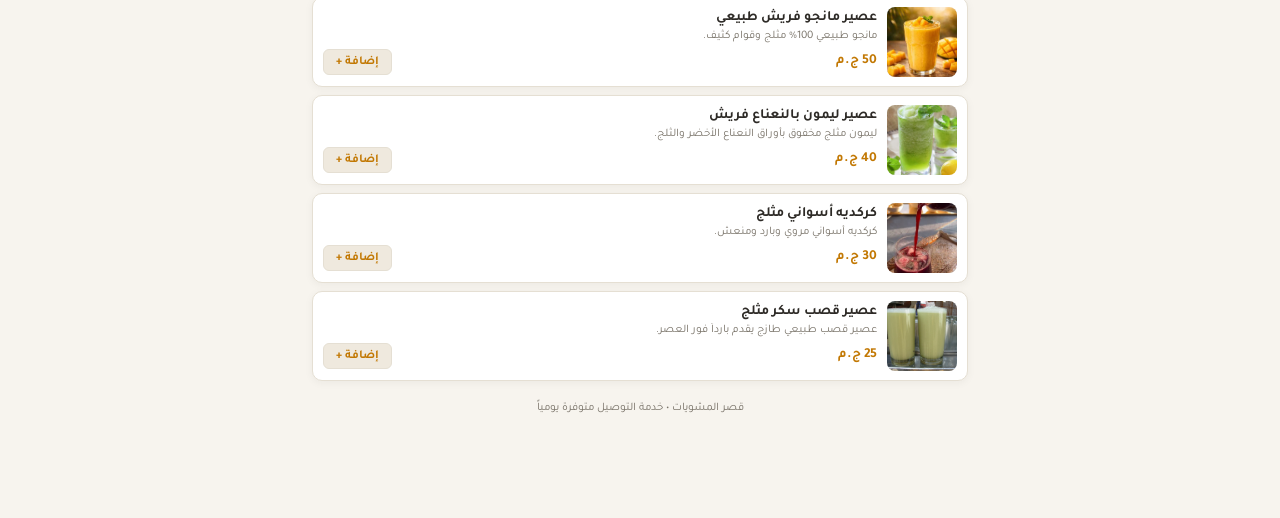
==== commit 9c31a844: "Update menu design, fix image paths, and tune light/dark themes" ====
--- a/index.html
+++ b/index.html
@@ -1,214 +1,115 @@
 <!DOCTYPE html>
-<html lang="ar" dir="rtl" data-theme="dark">
+<html lang="ar" dir="rtl" data-theme="light">
 <head>
   <meta charset="UTF-8" />
   <meta name="viewport" content="width=device-width, initial-scale=1.0, maximum-scale=1.0, user-scalable=no" />
-  <title>قصر المشويات | التجربة الرقمية الفاخرة</title>
+  <title>قصر المشويات | قائمة الطعام</title>
   <link rel="icon" type="image/svg+xml" href="./logo.svg" />
   
+  <!-- Font: Tajawal -->
   <link rel="preconnect" href="https://fonts.googleapis.com">
   <link rel="preconnect" href="https://fonts.gstatic.com" crossorigin>
-  <link href="https://fonts.googleapis.com/css2?family=Tajawal:wght@400;500;700;800;900&display=swap" rel="stylesheet">
+  <link href="https://fonts.googleapis.com/css2?family=Tajawal:wght@400;500;700&display=swap" rel="stylesheet">
   <link rel="stylesheet" href="style.css" />
 </head>
 <body>
 
-  <!-- Ambient Glow Background -->
-  <div class="ambient-glow glow-top"></div>
-  <div class="ambient-glow glow-bottom"></div>
-
-  <!-- Sidebar Overlay & Drawer for Mobile -->
-  <div class="sidebar-overlay" id="sidebarOverlay"></div>
-
-  <aside class="sidebar-drawer" id="sidebarDrawer">
-    <div class="drawer-header">
-      <div class="drawer-brand">
-        <img src="./logo.svg" alt="لوجو قصر المشويات" class="drawer-logo" />
+  <!-- Header -->
+  <header class="app-header">
+    <div class="header-top">
+      <div class="brand-info">
+        <img src="./logo.svg" alt="لوجو قصر المشويات" class="logo-img" onerror="this.onerror=null; this.src='./mixed-grill.jpg';" />
         <div>
-          <h3>أقسام المنيو</h3>
-          <small>اختر ما تشتهي 👑</small>
+          <h1>قصر المشويات</h1>
+          <p>طعم أصيل ومذاق مميز</p>
         </div>
       </div>
-      <button class="close-drawer-btn" id="closeDrawerBtn" aria-label="إغلاق القائمة">✕</button>
-    </div>
-    <div class="drawer-categories" id="drawerCategories"></div>
-  </aside>
-
-  <!-- Header -->
-  <header class="app-header">
-    <div class="header-main">
-      <div class="header-right-group">
-        <!-- 3 Bars Hamburger Menu Button for Mobile -->
-        <button class="mobile-menu-btn" id="openDrawerBtn" aria-label="فتح القائمة">
-          <span></span>
-          <span></span>
-          <span></span>
+      <div class="header-actions">
+        <!-- زر تبديل الوضع (Dark / Light) -->
+        <button class="theme-toggle-btn" id="themeToggleBtn" title="تبديل الوضع" aria-label="تبديل الوضع">
+          <span id="themeIcon">🌙</span>
         </button>
-        <div class="brand-zone">
-          <div class="brand-logo-frame">
-            <img src="./logo.svg" alt="قصر المشويات" class="restaurant-logo" />
-          </div>
-          <div>
-            <div class="brand-title-row">
-              <h1>قصر المشويات</h1>
-              <span class="badge-vip">ROYAL</span>
-            </div>
-            <p class="brand-subtitle"><span class="live-dot"></span> استلام طلبات وتوصيل فوري</p>
-          </div>
-        </div>
-      </div>
-      
-      <div class="header-actions">
-        <!-- Theme Toggle Button -->
-        <button class="theme-toggle-btn" id="themeToggleBtn" aria-label="تبديل المظهر" title="تبديل الوضع">
-          <span class="theme-icon" id="themeIcon">🌙</span>
-        </button>
-        <!-- Call Button -->
-        <a href="tel:19555" class="header-btn-call" title="اتصال بالخط الساخن">
+        <a href="tel:19888" class="call-btn" title="اتصل بنا">
+          <span>19888</span>
           <span>📞</span>
-          <b>19555</b>
         </a>
       </div>
     </div>
 
-    <!-- Search Bar -->
-    <div class="search-container">
-      <span class="search-icon">🔍</span>
-      <input type="text" id="searchInput" placeholder="ابحث عن أكلتك المفضلة، مشويات، طواجن، حلويات..." autocomplete="off" />
-      <button class="clear-search-btn" id="clearSearchBtn">✕</button>
+    <!-- شريط البحث -->
+    <div class="search-box">
+      <input type="text" id="searchInput" placeholder="ابحث عن صنف أو وجبة..." autocomplete="off" />
+      <button id="clearSearchBtn" class="clear-btn" aria-label="مسح البحث">✕</button>
     </div>
 
-    <!-- Categories Stories / Pills Slider -->
-    <div class="categories-wrapper" id="categoriesWrapper"></div>
+    <!-- شريط الأقسام السريع -->
+    <nav class="categories-bar" id="categoriesBar"></nav>
   </header>
 
-  <!-- Special Hero Promo Banner -->
-  <div class="featured-banner-wrap">
-    <div class="featured-banner">
-      <div class="banner-badge">👑 التميز والأصالة</div>
-      <h2>طعم اللحم البلدي الطازج على أصوله 🔥</h2>
-      <p>خدمة التوصيل السريع متاحة لأي مكان • اطلب وتابع طلبك فوراً</p>
-    </div>
-  </div>
+  <!-- محتوى الأقسام والوجبات -->
+  <main class="menu-container" id="menuContainer"></main>
 
-  <!-- Menu Feed Container -->
-  <main class="menu-grid-feed" id="menuGridFeed"></main>
-
-  <!-- Floating Checkout Bar -->
-  <div class="floating-checkout-bar" id="floatingBar">
-    <div class="floating-info">
-      <div class="floating-badge" id="floatingCount">0</div>
-      <div>
-        <span class="floating-label">إجمالي الحساب:</span>
-        <h4 class="floating-price" id="floatingTotalPrice">0 ج.م</h4>
+  <!-- شريط السلة العائم -->
+  <aside class="floating-cart" id="floatingCart">
+    <div class="cart-summary">
+      <span class="cart-badge" id="cartBadge">0</span>
+      <div class="cart-text">
+        <span>الإجمالي:</span>
+        <strong id="cartTotal">0 ج.م</strong>
       </div>
     </div>
-    <button class="floating-btn" id="openCartBtn">
-      <span>عرض الفاتورة والطلب</span>
-      <span class="floating-btn-icon">⚡</span>
-    </button>
-  </div>
+    <button class="open-cart-btn" id="openCartBtn">عرض الطلب</button>
+  </aside>
 
-  <!-- Checkout Drawer Modal -->
-  <div class="checkout-modal-overlay" id="checkoutModal">
-    <div class="checkout-modal-sheet">
-      <div class="sheet-drag-pill"></div>
+  <!-- نافذة مراجعة وتأكيد الطلب (Checkout Modal) -->
+  <div class="modal-overlay" id="checkoutModal">
+    <div class="modal-sheet">
       <div class="sheet-header">
-        <div class="sheet-title-zone">
-          <span class="sheet-icon">🛒</span>
-          <div>
-            <h3>فاتورة وتأكيد الطلب</h3>
-            <small>اكتب بيانات التوصيل وأرسل الطلب فوراً</small>
-          </div>
-        </div>
-        <button class="close-sheet-btn" id="closeCartBtn">✕</button>
+        <h3>تفاصيل الطلب</h3>
+        <button class="close-btn" id="closeCartBtn" aria-label="إغلاق النافذة">✕</button>
       </div>
 
-      <!-- Scrollable Container -->
-      <div class="sheet-body-scroll">
-        <div class="section-label">الأصناف المختارة:</div>
-        <div class="sheet-items-scroll" id="sheetItemsContainer"></div>
+      <div class="sheet-content">
+        <div class="selected-items" id="selectedItemsList"></div>
 
-        <!-- Customer Info -->
-        <div class="customer-form-wrap">
-          <div class="section-label">بيانات التوصيل والتواصل:</div>
-          
-          <div class="input-field">
-            <label for="custName">الاسم بالكامل <span class="req">*</span></label>
+        <form class="order-form" id="orderForm" onsubmit="event.preventDefault();">
+          <label>
+            الاسم
             <input type="text" id="custName" placeholder="اكتب اسمك الكريم" required />
-          </div>
-
-          <div class="input-field">
-            <label for="custPhone">رقم الموبايل للتواصل <span class="req">*</span></label>
-            <input type="tel" id="custPhone" placeholder="مثال: 01009694831" required />
-          </div>
-
-          <div class="input-field">
-            <label for="custAddress">العنوان بالتفصيل <span class="req">*</span></label>
-            <textarea id="custAddress" rows="2" placeholder="المنطقة، اسم الشارع، رقم العمارة، الدور، الشقة، علامة مميزة..." required></textarea>
-          </div>
-
-          <div class="input-field">
-            <label for="custNotes">ملاحظات إضافية (اختياري)</label>
-            <input type="text" id="custNotes" placeholder="مثال: شطة زيادة، سلطات إضافية..." />
-          </div>
-        </div>
+          </label>
+          <label>
+            رقم الموبايل
+            <input type="tel" id="custPhone" placeholder="01xxxxxxxxx" required />
+          </label>
+          <label>
+            العنوان بالتفصيل
+            <input type="text" id="custAddress" placeholder="المنطقة، الشارع، العمارة، الشقة..." required />
+          </label>
+          <label>
+            ملاحظات للطلب (اختياري)
+            <input type="text" id="custNotes" placeholder="أي إضافات أو تعديلات خاصة" />
+          </label>
+        </form>
       </div>
 
-      <!-- Sheet Footer -->
       <div class="sheet-footer">
-        <div class="sheet-summary-box">
-          <div class="summary-line">
-            <span>عدد الأصناف:</span>
-            <b id="summaryCount">0</b>
-          </div>
-          <div class="summary-line total-line">
-            <span>المجموع النهائي:</span>
-            <b id="summaryTotal">0 ج.م</b>
-          </div>
+        <div class="total-row">
+          <span>الحساب الإجمالي:</span>
+          <strong id="finalTotal">0 ج.م</strong>
         </div>
-
-        <button class="whatsapp-checkout-btn" id="sendWhatsappBtn">
-          <span>إرسال الطلب عبر واتساب</span>
-          <span class="wa-icon">💬</span>
-        </button>
-
-        <a href="tel:19555" class="phone-checkout-btn">
-          <span>أو اطلب عبر الخط الساخن 19555</span>
-          <span>📞</span>
-        </a>
+        <button class="btn-whatsapp" id="sendOrderBtn">إرسال الطلب عبر واتساب</button>
       </div>
     </div>
   </div>
 
-  <!-- Dish Detail Modal -->
-  <div class="dish-detail-modal" id="dishModal">
-    <div class="dish-detail-card">
-      <button class="close-detail-btn" id="closeDishModalBtn">✕</button>
-      <div class="detail-img-box">
-        <img src="" id="dishModalImg" alt="" />
-        <span class="detail-tag" id="dishModalTag"></span>
-      </div>
-      <div class="detail-body">
-        <div class="detail-head">
-          <h2 id="dishModalTitle"></h2>
-          <span class="detail-price" id="dishModalPrice"></span>
-        </div>
-        <p class="detail-desc" id="dishModalDesc"></p>
-        <button class="detail-add-btn" id="dishModalAddBtn">
-          <span>إضافة إلى طلبي</span>
-          <span id="dishModalBtnPrice"></span>
-        </button>
-      </div>
-    </div>
+  <!-- Toast Notification التفاعلي -->
+  <div class="toast-notification" id="toastNotification">
+    <span class="toast-icon">✓</span>
+    <span class="toast-text" id="toastText">تمت الإضافة للطلب</span>
   </div>
 
-  <!-- App Footer -->
   <footer class="app-footer">
-    <div class="footer-card">
-      <p>قصر المشويات • بالهنا والشفا دائماً ❤️</p>
-      <small>الأسعار معتمدة وشاملة الضريبة • خدمة التوصيل متوفرة على مدار اليوم</small>
-    </div>
+    <p>قصر المشويات • خدمة التوصيل متوفرة يومياً</p>
   </footer>
 
   <script src="script.js"></script>
--- a/style.css
+++ b/style.css
@@ -1,1080 +1,683 @@
-/* ==================== THEME VARIABLES ==================== */
+/* ==================== 1. WARM BEIGE LIGHT THEME ==================== */
+:root[data-theme="light"] {
+  --bg-main: #F7F4EE;              /* بيج كريمي دافئ مريح للعين */
+  --bg-surface: #FFFFFF;           /* كروت بيضاء نظيفة */
+  --bg-element: #EFE9DE;           /* أزرار وعناصر بيج ناعمة */
+  --bg-element-hover: #E4DCCF;
+  
+  --color-primary: #C27803;        /* كراميل ذهبي دافئ متناسق */
+  --color-primary-text: #FFFFFF;
+  
+  --text-main: #2D2A26;            /* بني داكن ناعم بدلاً من الأسود الحاد */
+  --text-muted: #797369;           /* نصوص رمادية بيجية متوسطة */
+  --text-subtle: #A8A196;
+  
+  --border-subtle: #E5DFD3;        /* حواف ناعمة */
+  --img-fallback-bg: #EFE9DE;
+  --header-bg: rgba(247, 244, 238, 0.96);
+  --modal-bg: #FFFFFF;
+  --modal-overlay: rgba(45, 42, 38, 0.4);
+  
+  --shadow-card: 0 2px 8px rgba(45, 42, 38, 0.05);
+  --shadow-float: 0 8px 24px rgba(194, 120, 3, 0.18), 0 2px 8px rgba(45, 42, 38, 0.06);
+}
+
+/* ==================== 2. SOFT SLATE WARM GRAY DARK THEME ==================== */
 :root[data-theme="dark"] {
-  --bg-main: #06070a;
-  --bg-surface: #0e121a;
-  --bg-card: #131822;
-  --bg-card-hover: #1c2230;
-  
-  --gold-start: #fef08a;
-  --gold-primary: #f59e0b;
-  --gold-dark: #b45309;
-  --gold-gradient: linear-gradient(135deg, #fef08a 0%, #f59e0b 50%, #b45309 100%);
-  --gold-shadow: rgba(245, 158, 11, 0.3);
-  
-  --text-main: #f8fafc;
-  --text-muted: #94a3b8;
-  --text-subtle: #64748b;
-  
-  --border-glass: rgba(255, 255, 255, 0.08);
-  --border-gold: rgba(245, 158, 11, 0.35);
-  
-  --glow-top-color: #f59e0b;
-  --glow-bottom-color: #ea580c;
-  --header-bg: rgba(6, 7, 10, 0.92);
-}
-
-:root[data-theme="light"] {
-  --bg-main: #f4f6fa;
-  --bg-surface: #ffffff;
-  --bg-card: #ffffff;
-  --bg-card-hover: #fcf8ee;
-  
-  --gold-start: #b45309;
-  --gold-primary: #d97706;
-  --gold-dark: #78350f;
-  --gold-gradient: linear-gradient(135deg, #d97706 0%, #b45309 100%);
-  --gold-shadow: rgba(217, 119, 6, 0.25);
-  
-  --text-main: #0f172a;
-  --text-muted: #475569;
-  --text-subtle: #94a3b8;
-  
-  --border-glass: #e2e8f0;
-  --border-gold: rgba(217, 119, 6, 0.4);
-  
-  --glow-top-color: rgba(245, 158, 11, 0.15);
-  --glow-bottom-color: rgba(234, 88, 12, 0.1);
-  --header-bg: rgba(255, 255, 255, 0.95);
-}
-
-:root {
-  --radius-2xl: 22px;
-  --radius-xl: 16px;
-  --radius-lg: 12px;
-  --radius-md: 8px;
-  --radius-pill: 999px;
-}
-
+  --bg-main: #232428;              /* رمادي دافئ صخري بدون سواد فاحم */
+  --bg-surface: #2F3136;           /* كروت رمادية ناعمة ومريحة جداً */
+  --bg-element: #3B3E45;           /* أزرار وعناصر رمادية متوسطة */
+  --bg-element-hover: #474A53;
+  
+  --color-primary: #DFBA73;        /* ذهبي شامبين هادئ وأنيق */
+  --color-primary-text: #232428;
+  
+  --text-main: #F2F1EE;            /* أبيض دافئ مريح */
+  --text-muted: #B3B0A6;           /* رمادي فاتح مقروء */
+  --text-subtle: #7F7C73;
+  
+  --border-subtle: #3D4047;        /* فواصل رمادية متناسقة */
+  --img-fallback-bg: #2F3136;
+  --header-bg: rgba(35, 36, 40, 0.95);
+  --modal-bg: #2F3136;
+  --modal-overlay: rgba(0, 0, 0, 0.6);
+  
+  --shadow-card: 0 2px 10px rgba(0, 0, 0, 0.2);
+  --shadow-float: 0 8px 28px rgba(0, 0, 0, 0.35);
+}
+
+/* ==================== BASE RESET ==================== */
 * {
   margin: 0;
   padding: 0;
   box-sizing: border-box;
-  font-family: 'Tajawal', sans-serif;
+  font-family: 'Tajawal', -apple-system, BlinkMacSystemFont, "Segoe UI", Roboto, sans-serif;
   -webkit-tap-highlight-color: transparent;
-  transition: background-color 0.25s ease, border-color 0.25s ease, color 0.2s ease;
+  transition: background-color 0.25s ease, color 0.25s ease, border-color 0.25s ease;
+}
+
+html, body {
+  width: 100%;
+  overflow-x: hidden;
 }
 
 body {
   background-color: var(--bg-main);
   color: var(--text-main);
-  min-height: 100vh;
-  padding-bottom: 110px;
-  position: relative;
-  overflow-x: hidden;
-}
-
-/* Ambient Lights */
-.ambient-glow {
-  position: fixed;
-  border-radius: 50%;
-  filter: blur(140px);
-  pointer-events: none;
-  z-index: 0;
-  opacity: 0.35;
-}
-.glow-top {
-  top: -120px;
-  right: -100px;
-  width: 380px;
-  height: 380px;
-  background: var(--glow-top-color);
-}
-.glow-bottom {
-  bottom: -150px;
-  left: -120px;
-  width: 420px;
-  height: 420px;
-  background: var(--glow-bottom-color);
-}
-
-/* Sidebar Overlay & Drawer */
-.sidebar-overlay {
-  position: fixed;
-  inset: 0;
-  background: rgba(0, 0, 0, 0.75);
-  backdrop-filter: blur(8px);
-  z-index: 998;
-  opacity: 0;
-  pointer-events: none;
-  transition: opacity 0.3s ease;
-}
-
-.sidebar-overlay.active {
-  opacity: 1;
-  pointer-events: auto;
-}
-
-.sidebar-drawer {
-  position: fixed;
-  top: 0;
-  right: -310px;
-  width: 285px;
-  height: 100%;
-  background: var(--bg-surface);
-  border-left: 1.5px solid var(--border-gold);
-  z-index: 999;
-  padding: 24px 18px;
-  display: flex;
-  flex-direction: column;
-  box-shadow: -10px 0 35px rgba(0, 0, 0, 0.7);
-  transition: transform 0.35s cubic-bezier(0.16, 1, 0.3, 1);
-}
-
-.sidebar-drawer.active {
-  transform: translateX(-310px);
-}
-
-.drawer-header {
-  display: flex;
-  justify-content: space-between;
-  align-items: center;
-  margin-bottom: 20px;
-  padding-bottom: 14px;
-  border-bottom: 1px solid var(--border-glass);
-}
-
-.drawer-brand {
-  display: flex;
-  align-items: center;
-  gap: 10px;
-}
-
-.drawer-logo {
-  width: 38px;
-  height: 38px;
-  border-radius: var(--radius-md);
-  border: 1.5px solid var(--border-gold);
-  padding: 2px;
-}
-
-.drawer-brand h3 {
-  font-size: 1.1rem;
-  font-weight: 800;
-  color: var(--text-main);
-}
-
-.drawer-brand small {
-  font-size: 0.75rem;
-  color: var(--text-muted);
-}
-
-.close-drawer-btn {
-  background: var(--bg-card);
-  border: 1px solid var(--border-glass);
-  color: var(--text-muted);
-  width: 34px;
-  height: 34px;
-  border-radius: 50%;
-  cursor: pointer;
-  display: flex;
-  align-items: center;
-  justify-content: center;
-  font-size: 0.95rem;
-}
-
-.drawer-categories {
-  display: flex;
-  flex-direction: column;
-  gap: 8px;
-  overflow-y: auto;
-}
-
-.drawer-cat-btn {
-  background: var(--bg-card);
-  border: 1px solid var(--border-glass);
-  color: var(--text-main);
-  padding: 12px 14px;
-  border-radius: var(--radius-lg);
-  font-size: 0.9rem;
-  font-weight: 800;
-  text-align: right;
-  cursor: pointer;
-  display: flex;
-  align-items: center;
-  gap: 10px;
-}
-
-.drawer-cat-btn.active {
-  background: var(--gold-gradient);
-  color: #000;
-  border-color: transparent;
-  box-shadow: 0 4px 15px var(--gold-shadow);
-}
-
-/* Header */
+  line-height: 1.45;
+  padding-bottom: calc(100px + env(safe-area-inset-bottom, 16px));
+}
+
+/* ==================== HEADER ==================== */
 .app-header {
   position: sticky;
   top: 0;
-  z-index: 100;
-  background: var(--header-bg);
-  backdrop-filter: blur(20px);
-  -webkit-backdrop-filter: blur(20px);
-  border-bottom: 1px solid var(--border-glass);
-  padding: 12px 14px 8px;
-}
-
-.header-main {
+  z-index: 50;
+  background-color: var(--header-bg);
+  backdrop-filter: blur(12px);
+  -webkit-backdrop-filter: blur(12px);
+  border-bottom: 1px solid var(--border-subtle);
+  padding: 10px 14px 0;
+}
+
+.header-top {
   display: flex;
   justify-content: space-between;
   align-items: center;
   margin-bottom: 10px;
 }
 
-.header-right-group {
+.brand-info {
   display: flex;
   align-items: center;
   gap: 8px;
 }
 
-.mobile-menu-btn {
-  display: flex;
-  flex-direction: column;
-  justify-content: center;
-  gap: 4.5px;
+.logo-img {
   width: 38px;
   height: 38px;
-  background: var(--bg-surface);
-  border: 1px solid var(--border-gold);
-  border-radius: var(--radius-md);
-  padding: 8px;
-  cursor: pointer;
-}
-
-.mobile-menu-btn span {
+  border-radius: 8px;
+  object-fit: cover;
+  background: var(--img-fallback-bg);
+  border: 1px solid var(--border-subtle);
+  transition: transform 0.3s ease;
+}
+
+.logo-img:hover {
+  transform: rotate(5deg) scale(1.05);
+}
+
+.brand-info h1 {
+  font-size: 1.05rem;
+  font-weight: 700;
+  color: var(--color-primary);
+  line-height: 1.15;
+}
+
+.brand-info p {
+  font-size: 0.7rem;
+  color: var(--text-muted);
+}
+
+.header-actions {
+  display: flex;
+  align-items: center;
+  gap: 6px;
+}
+
+.theme-toggle-btn {
+  background-color: var(--bg-surface);
+  border: 1px solid var(--border-subtle);
+  color: var(--text-main);
+  width: 34px;
+  height: 34px;
+  border-radius: 8px;
+  cursor: pointer;
+  display: flex;
+  align-items: center;
+  justify-content: center;
+  font-size: 0.95rem;
+  box-shadow: var(--shadow-card);
+  transition: transform 0.2s cubic-bezier(0.34, 1.56, 0.64, 1);
+}
+
+.theme-toggle-btn:active {
+  transform: scale(0.85) rotate(15deg);
+}
+
+.call-btn {
+  background-color: var(--bg-surface);
+  border: 1px solid var(--border-subtle);
+  color: var(--text-main);
+  text-decoration: none;
+  font-size: 0.78rem;
+  font-weight: 700;
+  padding: 6px 10px;
+  border-radius: 8px;
+  display: flex;
+  align-items: center;
+  gap: 4px;
+  box-shadow: var(--shadow-card);
+  transition: transform 0.15s ease;
+}
+
+.call-btn:active {
+  transform: scale(0.95);
+}
+
+/* ==================== SEARCH BAR ==================== */
+.search-box {
+  position: relative;
+  margin-bottom: 8px;
+}
+
+.search-box input {
   width: 100%;
-  height: 2.5px;
-  background: var(--gold-primary);
-  border-radius: 2px;
-}
-
-.brand-zone {
-  display: flex;
-  align-items: center;
-  gap: 8px;
-}
-
-.brand-logo-frame {
-  width: 40px;
-  height: 40px;
-  border-radius: var(--radius-md);
-  background: var(--bg-surface);
-  border: 1.5px solid var(--border-gold);
-  padding: 2px;
-  box-shadow: 0 0 14px var(--gold-shadow);
-}
-
-.restaurant-logo {
-  width: 100%;
-  height: 100%;
-  border-radius: 6px;
-  object-fit: cover;
-}
-
-.brand-title-row {
-  display: flex;
-  align-items: center;
-  gap: 6px;
-}
-
-.brand-title-row h1 {
-  font-size: 1.1rem;
-  font-weight: 900;
-  color: var(--text-main);
-  letter-spacing: -0.2px;
-}
-
-.badge-vip {
-  background: var(--gold-gradient);
-  color: #000;
-  font-size: 0.6rem;
-  font-weight: 900;
-  padding: 1px 5px;
-  border-radius: 4px;
-}
-
-.brand-subtitle {
-  font-size: 0.68rem;
-  color: var(--text-muted);
-  display: flex;
-  align-items: center;
-  gap: 4px;
-  margin-top: 1px;
-}
-
-.live-dot {
-  width: 6px;
-  height: 6px;
-  border-radius: 50%;
-  background: #10b981;
-  box-shadow: 0 0 6px #10b981;
-}
-
-.header-actions {
-  display: flex;
-  align-items: center;
-  gap: 6px;
-}
-
-.theme-toggle-btn {
-  background: var(--bg-surface);
-  border: 1px solid var(--border-glass);
-  width: 36px;
-  height: 36px;
-  border-radius: 50%;
-  display: flex;
-  align-items: center;
-  justify-content: center;
-  font-size: 1rem;
-  cursor: pointer;
-}
-
-.header-btn-call {
-  background: rgba(245, 158, 11, 0.12);
-  border: 1px solid var(--border-gold);
-  color: var(--gold-primary);
-  text-decoration: none;
-  padding: 7px 11px;
-  border-radius: var(--radius-pill);
-  font-size: 0.78rem;
-  font-weight: 800;
-  display: flex;
-  align-items: center;
-  gap: 4px;
-}
-
-/* Search Bar */
-.search-container {
-  position: relative;
-  margin-bottom: 10px;
-}
-
-.search-icon {
+  padding: 8px 12px 8px 30px;
+  background-color: var(--bg-surface);
+  border: 1px solid var(--border-subtle);
+  border-radius: 8px;
+  color: var(--text-main);
+  font-size: 0.82rem;
+  outline: none;
+  transition: border-color 0.2s, box-shadow 0.2s;
+}
+
+.search-box input:focus {
+  border-color: var(--color-primary);
+  box-shadow: 0 0 0 2px rgba(194, 120, 3, 0.15);
+}
+
+.clear-btn {
   position: absolute;
-  right: 12px;
-  top: 50%;
-  transform: translateY(-50%);
-  font-size: 0.9rem;
-  opacity: 0.6;
-}
-
-.search-container input {
-  width: 100%;
-  padding: 10px 38px 10px 34px;
-  background: var(--bg-surface);
-  border: 1px solid var(--border-glass);
-  border-radius: var(--radius-xl);
-  color: var(--text-main);
-  font-size: 0.86rem;
-  font-weight: 600;
-  outline: none;
-}
-
-.clear-search-btn {
-  position: absolute;
-  left: 10px;
+  left: 8px;
   top: 50%;
   transform: translateY(-50%);
   background: none;
   border: none;
-  color: var(--text-subtle);
-  font-size: 0.85rem;
+  color: var(--text-muted);
+  font-size: 0.8rem;
   cursor: pointer;
   display: none;
 }
 
-/* Categories Stories */
-.categories-wrapper {
+/* ==================== CATEGORIES TABS ==================== */
+.categories-bar {
   display: flex;
   gap: 6px;
   overflow-x: auto;
   scrollbar-width: none;
-  padding: 2px 0 6px;
-}
-
-.categories-wrapper::-webkit-scrollbar {
+  padding-bottom: 8px;
+  scroll-behavior: smooth;
+  -webkit-overflow-scrolling: touch;
+}
+
+.categories-bar::-webkit-scrollbar {
   display: none;
 }
 
-.cat-story-btn {
-  display: flex;
-  align-items: center;
-  gap: 5px;
-  padding: 7px 13px;
-  background: var(--bg-surface);
-  border: 1px solid var(--border-glass);
-  border-radius: var(--radius-pill);
-  color: var(--text-muted);
-  font-size: 0.82rem;
-  font-weight: 700;
+.cat-tab {
+  background-color: var(--bg-surface);
+  border: 1px solid var(--border-subtle);
+  color: var(--text-muted);
+  padding: 6px 13px;
+  border-radius: 8px;
+  font-size: 0.78rem;
+  font-weight: 600;
   white-space: nowrap;
   cursor: pointer;
-}
-
-.cat-story-btn.active {
-  background: var(--gold-gradient);
-  color: #000;
-  font-weight: 900;
-  border-color: transparent;
-  box-shadow: 0 4px 14px var(--gold-shadow);
-}
-
-/* Banner */
-.featured-banner-wrap {
-  max-width: 820px;
+  flex-shrink: 0;
+  transition: all 0.25s cubic-bezier(0.2, 0.8, 0.2, 1);
+}
+
+.cat-tab:active {
+  transform: scale(0.95);
+}
+
+.cat-tab.active {
+  background-color: var(--color-primary);
+  color: var(--color-primary-text);
+  border-color: var(--color-primary);
+  box-shadow: 0 3px 10px rgba(194, 120, 3, 0.22);
+}
+
+/* ==================== MENU FEED & ANIMATIONS ==================== */
+.menu-container {
+  max-width: 680px;
   margin: 12px auto 0;
-  padding: 0 14px;
+  padding: 0 12px;
+}
+
+.menu-section {
+  margin-bottom: 20px;
+  animation: fadeInSection 0.35s ease forwards;
+}
+
+@keyframes fadeInSection {
+  from {
+    opacity: 0;
+    transform: translateY(8px);
+  }
+  to {
+    opacity: 1;
+    transform: translateY(0);
+  }
+}
+
+.section-title {
+  font-size: 0.98rem;
+  font-weight: 700;
+  color: var(--color-primary);
+  margin-bottom: 10px;
+  padding-bottom: 4px;
+  border-bottom: 1.5px solid var(--border-subtle);
+  display: flex;
+  align-items: center;
+  gap: 6px;
+}
+
+.items-list {
+  display: flex;
+  flex-direction: column;
+  gap: 8px;
+}
+
+/* ==================== ITEM CARD ==================== */
+.item-card {
+  background-color: var(--bg-surface);
+  border: 1px solid var(--border-subtle);
+  border-radius: 10px;
+  padding: 9px 10px;
+  display: flex;
+  gap: 10px;
+  align-items: center;
+  box-shadow: var(--shadow-card);
+  transition: transform 0.2s ease, border-color 0.2s ease, box-shadow 0.2s ease;
+}
+
+.item-card:hover {
+  border-color: rgba(194, 120, 3, 0.35);
+}
+
+.item-thumb {
+  width: 70px;
+  height: 70px;
+  min-width: 70px;
+  border-radius: 8px;
+  overflow: hidden;
+  background-color: var(--img-fallback-bg);
   position: relative;
-  z-index: 1;
-}
-
-.featured-banner {
-  background: linear-gradient(135deg, rgba(245, 158, 11, 0.16) 0%, rgba(234, 88, 12, 0.08) 100%);
-  border: 1px solid var(--border-gold);
-  border-radius: var(--radius-xl);
-  padding: 14px 16px;
-  backdrop-filter: blur(10px);
-}
-
-.banner-badge {
-  display: inline-block;
-  background: var(--gold-gradient);
-  color: #000;
-  font-size: 0.68rem;
-  font-weight: 900;
-  padding: 2px 8px;
-  border-radius: var(--radius-pill);
-  margin-bottom: 4px;
-}
-
-.featured-banner h2 {
-  font-size: 1.05rem;
-  font-weight: 900;
-  color: var(--text-main);
-  margin-bottom: 2px;
-}
-
-.featured-banner p {
-  font-size: 0.78rem;
-  color: var(--text-muted);
-}
-
-/* Menu Grid Feed */
-.menu-grid-feed {
-  max-width: 820px;
-  margin: 16px auto 0;
-  padding: 0 14px;
-  position: relative;
-  z-index: 1;
-}
-
-.feed-section {
-  margin-bottom: 24px;
-}
-
-.feed-title {
-  font-size: 1.1rem;
-  font-weight: 900;
-  color: var(--text-main);
-  margin-bottom: 12px;
-  display: flex;
-  align-items: center;
-  gap: 8px;
-}
-
-.feed-title::before {
-  content: '';
-  width: 4px;
-  height: 18px;
-  background: var(--gold-gradient);
-  border-radius: 4px;
-}
-
-.feed-cards-container {
-  display: flex;
-  flex-direction: column;
-  gap: 10px;
-}
-
-/* Card */
-.menu-card {
-  background: var(--bg-card);
-  border: 1px solid var(--border-glass);
-  border-radius: var(--radius-xl);
-  padding: 10px;
-  display: flex;
-  gap: 12px;
-  align-items: center;
-  position: relative;
-  box-shadow: 0 4px 14px rgba(0, 0, 0, 0.06);
-  cursor: pointer;
-}
-
-.card-img-wrap {
-  width: 90px;
-  min-width: 90px;
-  height: 90px;
-  border-radius: var(--radius-lg);
-  overflow: hidden;
-  position: relative;
-  background: var(--bg-surface);
-}
-
-.card-img-wrap img {
+}
+
+.item-thumb img {
   width: 100%;
   height: 100%;
   object-fit: cover;
-}
-
-.card-tag {
-  position: absolute;
-  top: 4px;
-  right: 4px;
-  background: rgba(0, 0, 0, 0.75);
-  backdrop-filter: blur(4px);
-  color: #fde047;
-  border: 1px solid var(--border-gold);
-  font-size: 0.58rem;
-  font-weight: 800;
-  padding: 2px 5px;
-  border-radius: 4px;
-}
-
-.card-content {
-  flex-grow: 1;
+  transition: transform 0.4s ease;
+}
+
+.item-card:hover .item-thumb img {
+  transform: scale(1.06);
+}
+
+.item-details {
+  flex: 1;
   min-width: 0;
 }
 
-.card-title {
-  font-size: 0.94rem;
-  font-weight: 800;
-  color: var(--text-main);
-  line-height: 1.3;
-}
-
-.card-desc {
-  font-size: 0.74rem;
-  color: var(--text-muted);
-  line-height: 1.4;
-  margin: 3px 0 6px;
+.item-details h4 {
+  font-size: 0.88rem;
+  font-weight: 700;
+  color: var(--text-main);
+  line-height: 1.25;
+  margin-bottom: 2px;
+}
+
+.item-details p {
+  font-size: 0.72rem;
+  color: var(--text-muted);
+  margin-bottom: 4px;
+  line-height: 1.35;
   display: -webkit-box;
   -webkit-line-clamp: 2;
+  line-clamp: 2;
   -webkit-box-orient: vertical;
   overflow: hidden;
 }
 
-.card-bottom-row {
+.item-footer {
   display: flex;
   justify-content: space-between;
   align-items: center;
 }
 
-.card-price {
-  font-size: 1rem;
-  font-weight: 900;
-  color: var(--gold-primary);
-}
-
-.add-item-btn {
-  background: var(--bg-surface);
-  border: 1px solid var(--border-gold);
-  color: var(--gold-primary);
-  width: 32px;
-  height: 32px;
-  border-radius: var(--radius-md);
-  font-size: 1.1rem;
-  font-weight: 900;
-  cursor: pointer;
-  display: flex;
-  align-items: center;
-  justify-content: center;
-}
-
-.inline-qty-ctrl {
-  display: flex;
-  align-items: center;
-  gap: 5px;
-  background: var(--bg-surface);
-  border: 1px solid var(--border-gold);
-  padding: 2px 5px;
-  border-radius: var(--radius-md);
-}
-
-.inline-btn {
+.item-price {
+  font-size: 0.86rem;
+  font-weight: 700;
+  color: var(--color-primary);
+}
+
+/* ==================== DYNAMIC BUTTONS & COUNTERS ==================== */
+.add-btn {
+  background-color: var(--bg-element);
+  border: 1px solid var(--border-subtle);
+  color: var(--color-primary);
+  padding: 5px 12px;
+  border-radius: 6px;
+  font-size: 0.76rem;
+  font-weight: 700;
+  cursor: pointer;
+  transition: all 0.2s cubic-bezier(0.34, 1.56, 0.64, 1);
+}
+
+.add-btn:active {
+  transform: scale(0.9);
+  background-color: var(--color-primary);
+  color: var(--color-primary-text);
+}
+
+.qty-counter {
+  display: flex;
+  align-items: center;
+  gap: 6px;
+  background-color: var(--bg-element);
+  border: 1px solid var(--border-subtle);
+  padding: 2px 6px;
+  border-radius: 6px;
+  animation: popIn 0.2s cubic-bezier(0.34, 1.56, 0.64, 1);
+}
+
+@keyframes popIn {
+  0% { transform: scale(0.85); opacity: 0; }
+  100% { transform: scale(1); opacity: 1; }
+}
+
+.qty-btn {
   background: none;
   border: none;
   color: var(--text-main);
   font-size: 0.95rem;
-  font-weight: 900;
-  width: 22px;
-  height: 22px;
-  cursor: pointer;
-}
-
-.inline-qty-num {
-  font-size: 0.85rem;
-  font-weight: 900;
-  color: var(--gold-primary);
-  min-width: 16px;
+  cursor: pointer;
+  width: 20px;
+  height: 20px;
+  display: flex;
+  align-items: center;
+  justify-content: center;
+  transition: transform 0.15s ease;
+}
+
+.qty-btn:active {
+  transform: scale(0.8);
+}
+
+.qty-num {
+  font-size: 0.8rem;
+  font-weight: 700;
+  color: var(--color-primary);
+  min-width: 14px;
   text-align: center;
 }
 
-/* Floating Checkout Bar */
-.floating-checkout-bar {
+/* ==================== FLOATING CART BAR ==================== */
+.floating-cart {
   position: fixed;
-  bottom: 16px;
+  bottom: calc(10px + env(safe-area-inset-bottom, 0px));
   left: 12px;
   right: 12px;
   max-width: 500px;
   margin: 0 auto;
-  background: var(--bg-surface);
-  border: 1.5px solid var(--border-gold);
-  border-radius: var(--radius-pill);
-  padding: 8px 14px;
+  background-color: var(--bg-surface);
+  border: 1.5px solid var(--color-primary);
+  border-radius: 12px;
+  padding: 8px 12px;
   display: flex;
   justify-content: space-between;
   align-items: center;
-  z-index: 900;
-  box-shadow: 0 12px 30px rgba(0, 0, 0, 0.4), 0 0 20px var(--gold-shadow);
-  transform: translateY(160%);
-  transition: transform 0.35s cubic-bezier(0.16, 1, 0.3, 1);
-}
-
-.floating-checkout-bar.show {
+  z-index: 100;
+  box-shadow: var(--shadow-float);
+  transform: translateY(140%);
+  transition: transform 0.3s cubic-bezier(0.16, 1, 0.3, 1);
+}
+
+.floating-cart.active {
   transform: translateY(0);
 }
 
-.floating-info {
-  display: flex;
-  align-items: center;
-  gap: 10px;
-}
-
-.floating-badge {
-  background: var(--gold-gradient);
-  color: #000;
-  font-weight: 900;
-  font-size: 0.85rem;
-  width: 32px;
-  height: 32px;
+.cart-summary {
+  display: flex;
+  align-items: center;
+  gap: 8px;
+}
+
+.cart-badge {
+  background-color: var(--color-primary);
+  color: var(--color-primary-text);
+  font-size: 0.75rem;
+  font-weight: 700;
+  width: 24px;
+  height: 24px;
   border-radius: 50%;
   display: flex;
   align-items: center;
   justify-content: center;
-}
-
-.floating-label {
-  font-size: 0.68rem;
-  color: var(--text-muted);
-}
-
-.floating-price {
-  font-size: 1.05rem;
-  font-weight: 900;
-  color: var(--text-main);
-}
-
-.floating-btn {
-  background: var(--gold-gradient);
-  color: #000;
+  transition: transform 0.2s cubic-bezier(0.34, 1.56, 0.64, 1);
+}
+
+.cart-badge.bump {
+  transform: scale(1.3);
+}
+
+.cart-text span {
+  font-size: 0.65rem;
+  color: var(--text-muted);
+  display: block;
+  line-height: 1;
+}
+
+.cart-text strong {
+  font-size: 0.9rem;
+  color: var(--color-primary);
+}
+
+.open-cart-btn {
+  background-color: var(--color-primary);
+  color: var(--color-primary-text);
   border: none;
-  padding: 9px 16px;
-  border-radius: var(--radius-pill);
-  font-size: 0.85rem;
-  font-weight: 900;
-  cursor: pointer;
-  display: flex;
-  align-items: center;
-  gap: 5px;
-}
-
-/* Modal Checkout Sheet */
-.checkout-modal-overlay {
+  font-size: 0.78rem;
+  font-weight: 700;
+  padding: 7px 14px;
+  border-radius: 8px;
+  cursor: pointer;
+  transition: transform 0.15s ease;
+}
+
+.open-cart-btn:active {
+  transform: scale(0.94);
+}
+
+/* ==================== TOAST NOTIFICATION ==================== */
+.toast-notification {
+  position: fixed;
+  top: 14px;
+  left: 50%;
+  transform: translateX(-50%) translateY(-60px);
+  background-color: var(--bg-surface);
+  border: 1.5px solid var(--color-primary);
+  color: var(--text-main);
+  padding: 6px 14px;
+  border-radius: 20px;
+  font-size: 0.75rem;
+  font-weight: 600;
+  display: flex;
+  align-items: center;
+  gap: 6px;
+  z-index: 999;
+  box-shadow: var(--shadow-card);
+  opacity: 0;
+  transition: all 0.3s cubic-bezier(0.16, 1, 0.3, 1);
+  pointer-events: none;
+}
+
+.toast-notification.show {
+  transform: translateX(-50%) translateY(0);
+  opacity: 1;
+}
+
+.toast-icon {
+  color: var(--color-primary);
+  font-weight: 800;
+}
+
+/* ==================== MODAL & CHECKOUT ==================== */
+.modal-overlay {
   position: fixed;
   inset: 0;
-  background: rgba(0, 0, 0, 0.8);
-  backdrop-filter: blur(10px);
-  z-index: 1000;
+  background-color: var(--modal-overlay);
+  backdrop-filter: blur(4px);
+  z-index: 200;
+  display: flex;
+  align-items: flex-end;
+  justify-content: center;
   opacity: 0;
   pointer-events: none;
-  transition: opacity 0.3s ease;
-  display: flex;
-  align-items: flex-end;
-  justify-content: center;
-}
-
-.checkout-modal-overlay.active {
+  transition: opacity 0.25s ease;
+}
+
+.modal-overlay.active {
   opacity: 1;
   pointer-events: auto;
 }
 
-.checkout-modal-sheet {
-  background: var(--bg-surface);
-  border-top: 1.5px solid var(--border-gold);
+.modal-sheet {
+  background-color: var(--modal-bg);
+  border-top: 1px solid var(--border-subtle);
   width: 100%;
   max-width: 500px;
-  border-radius: 24px 24px 0 0;
-  padding: 14px 16px 20px;
-  max-height: 88vh;
+  border-radius: 16px 16px 0 0;
+  padding: 12px 14px 18px;
+  max-height: 85vh;
   display: flex;
   flex-direction: column;
   transform: translateY(100%);
-  transition: transform 0.35s cubic-bezier(0.16, 1, 0.3, 1);
-}
-
-.checkout-modal-overlay.active .checkout-modal-sheet {
+  transition: transform 0.3s cubic-bezier(0.16, 1, 0.3, 1);
+}
+
+.modal-overlay.active .modal-sheet {
   transform: translateY(0);
 }
 
-.sheet-drag-pill {
-  width: 40px;
-  height: 4px;
-  background: var(--text-subtle);
-  border-radius: 4px;
-  margin: 0 auto 10px;
-}
-
 .sheet-header {
   display: flex;
   justify-content: space-between;
   align-items: center;
   margin-bottom: 10px;
-  padding-bottom: 8px;
-  border-bottom: 1px solid var(--border-glass);
-}
-
-.sheet-title-zone {
-  display: flex;
-  align-items: center;
-  gap: 8px;
-}
-
-.sheet-icon {
-  font-size: 1.2rem;
-}
-
-.sheet-title-zone h3 {
+  padding-bottom: 6px;
+  border-bottom: 1px solid var(--border-subtle);
+}
+
+.sheet-header h3 {
+  font-size: 0.95rem;
+  color: var(--color-primary);
+}
+
+.close-btn {
+  background: none;
+  border: none;
+  color: var(--text-muted);
   font-size: 1.1rem;
-  font-weight: 900;
-  color: var(--text-main);
-}
-
-.close-sheet-btn {
-  background: var(--bg-card);
-  border: 1px solid var(--border-glass);
-  color: var(--text-muted);
-  width: 30px;
-  height: 30px;
-  border-radius: 50%;
-  cursor: pointer;
-  display: flex;
-  align-items: center;
-  justify-content: center;
-}
-
-.sheet-body-scroll {
+  cursor: pointer;
+  padding: 4px;
+}
+
+.sheet-content {
   overflow-y: auto;
-  max-height: 48vh;
-  padding-right: 2px;
   margin-bottom: 10px;
-}
-
-.section-label {
-  font-size: 0.82rem;
-  font-weight: 800;
-  color: var(--gold-primary);
-  margin-bottom: 6px;
-}
-
-.sheet-items-scroll {
+  display: flex;
+  flex-direction: column;
+  gap: 10px;
+}
+
+.selected-items {
+  display: flex;
+  flex-direction: column;
+  gap: 5px;
+}
+
+.cart-item-row {
+  display: flex;
+  justify-content: space-between;
+  align-items: center;
+  background-color: var(--bg-element);
+  padding: 6px 8px;
+  border-radius: 6px;
+  font-size: 0.8rem;
+}
+
+.order-form {
   display: flex;
   flex-direction: column;
   gap: 6px;
-  margin-bottom: 12px;
-}
-
-.sheet-dish-row {
-  display: flex;
-  justify-content: space-between;
-  align-items: center;
-  background: var(--bg-card);
-  padding: 8px 10px;
-  border-radius: var(--radius-md);
-  border: 1px solid var(--border-glass);
-}
-
-.sheet-dish-name {
-  font-size: 0.85rem;
-  font-weight: 800;
-}
-
-.sheet-dish-subprice {
-  font-size: 0.75rem;
-  color: var(--gold-primary);
-  font-weight: 700;
-}
-
-/* Customer Form */
-.customer-form-wrap {
-  background: rgba(255, 255, 255, 0.02);
-  border: 1px solid var(--border-glass);
-  border-radius: var(--radius-md);
-  padding: 10px;
-  display: flex;
-  flex-direction: column;
-  gap: 8px;
-}
-
-.input-field {
+}
+
+.order-form label {
+  font-size: 0.7rem;
+  color: var(--text-muted);
   display: flex;
   flex-direction: column;
   gap: 3px;
 }
 
-.input-field label {
-  font-size: 0.72rem;
-  font-weight: 700;
-  color: var(--text-muted);
-}
-
-.input-field label .req {
-  color: #ef4444;
-}
-
-.input-field input,
-.input-field textarea {
+.order-form input {
+  background-color: var(--bg-element);
+  border: 1px solid var(--border-subtle);
+  border-radius: 6px;
+  padding: 7px 9px;
+  color: var(--text-main);
+  font-size: 0.8rem;
+  outline: none;
+}
+
+.order-form input:focus {
+  border-color: var(--color-primary);
+  background-color: var(--bg-surface);
+}
+
+.sheet-footer {
+  border-top: 1px solid var(--border-subtle);
+  padding-top: 8px;
+}
+
+.total-row {
+  display: flex;
+  justify-content: space-between;
+  font-size: 0.88rem;
+  margin-bottom: 8px;
+}
+
+.total-row strong {
+  color: var(--color-primary);
+}
+
+.btn-whatsapp {
   width: 100%;
-  background: var(--bg-surface);
-  border: 1px solid var(--border-glass);
-  border-radius: var(--radius-md);
-  color: var(--text-main);
-  padding: 8px 10px;
-  font-size: 0.82rem;
-  outline: none;
-  font-family: inherit;
-}
-
-.input-field textarea {
-  resize: none;
-}
-
-.sheet-summary-box {
-  background: rgba(255, 255, 255, 0.03);
-  border-radius: var(--radius-md);
-  padding: 8px 12px;
-  margin-bottom: 8px;
-  border: 1px solid var(--border-glass);
-}
-
-.summary-line {
-  display: flex;
-  justify-content: space-between;
-  font-size: 0.8rem;
-  color: var(--text-muted);
-  margin-bottom: 3px;
-}
-
-.summary-line.total-line {
-  font-size: 1.05rem;
-  font-weight: 900;
-  color: var(--text-main);
-  border-top: 1px dashed var(--border-glass);
-  padding-top: 5px;
-  margin-top: 5px;
-  margin-bottom: 0;
-}
-
-.summary-line.total-line b {
-  color: var(--gold-primary);
-}
-
-.whatsapp-checkout-btn {
-  background: #25d366;
-  color: #000;
+  background-color: #25d366;
+  color: #FFFFFF;
   border: none;
-  width: 100%;
-  padding: 11px;
-  border-radius: var(--radius-md);
-  font-size: 0.92rem;
-  font-weight: 900;
-  cursor: pointer;
-  display: flex;
-  align-items: center;
-  justify-content: center;
-  gap: 6px;
-  margin-bottom: 6px;
-}
-
-.phone-checkout-btn {
-  background: var(--bg-card);
-  border: 1px solid var(--border-glass);
-  color: var(--text-muted);
-  text-decoration: none;
-  padding: 9px;
-  border-radius: var(--radius-md);
-  font-size: 0.8rem;
-  font-weight: 700;
-  text-align: center;
-  display: flex;
-  align-items: center;
-  justify-content: center;
-  gap: 5px;
-}
-
-/* Detail Pop-up Modal */
-.dish-detail-modal {
-  position: fixed;
-  inset: 0;
-  background: rgba(0,0,0,0.8);
-  backdrop-filter: blur(10px);
-  z-index: 1000;
-  display: flex;
-  align-items: center;
-  justify-content: center;
-  padding: 14px;
-  opacity: 0;
-  pointer-events: none;
-  transition: opacity 0.3s;
-}
-
-.dish-detail-modal.active {
-  opacity: 1;
-  pointer-events: auto;
-}
-
-.dish-detail-card {
-  background: var(--bg-surface);
-  border: 1px solid var(--border-gold);
-  border-radius: var(--radius-xl);
-  width: 100%;
-  max-width: 400px;
-  overflow: hidden;
-  position: relative;
-  transform: scale(0.9);
-  transition: transform 0.3s cubic-bezier(0.16, 1, 0.3, 1);
-}
-
-.dish-detail-modal.active .dish-detail-card {
-  transform: scale(1);
-}
-
-.close-detail-btn {
-  position: absolute;
-  top: 10px;
-  left: 10px;
-  z-index: 10;
-  background: rgba(0,0,0,0.6);
-  border: 1px solid var(--border-glass);
-  color: #fff;
-  width: 32px;
-  height: 32px;
-  border-radius: 50%;
-  cursor: pointer;
-}
-
-.detail-img-box {
-  width: 100%;
-  height: 190px;
-  position: relative;
-}
-
-.detail-img-box img {
-  width: 100%;
-  height: 100%;
-  object-fit: cover;
-}
-
-.detail-tag {
-  position: absolute;
-  bottom: 10px;
-  right: 10px;
-  background: var(--gold-gradient);
-  color: #000;
-  font-size: 0.7rem;
-  font-weight: 900;
-  padding: 3px 8px;
-  border-radius: var(--radius-pill);
-}
-
-.detail-body {
-  padding: 14px;
-}
-
-.detail-head {
-  display: flex;
-  justify-content: space-between;
-  align-items: center;
-  margin-bottom: 6px;
-}
-
-.detail-head h2 {
-  font-size: 1.1rem;
-  font-weight: 900;
-  color: var(--text-main);
-}
-
-.detail-price {
-  font-size: 1.05rem;
-  font-weight: 900;
-  color: var(--gold-primary);
-}
-
-.detail-desc {
-  font-size: 0.8rem;
-  color: var(--text-muted);
-  line-height: 1.4;
-  margin-bottom: 14px;
-}
-
-.detail-add-btn {
-  width: 100%;
-  padding: 12px;
-  background: var(--gold-gradient);
-  color: #000;
-  border: none;
-  border-radius: var(--radius-md);
-  font-size: 0.9rem;
-  font-weight: 900;
-  cursor: pointer;
-  display: flex;
-  justify-content: space-between;
-}
-
-/* Footer */
+  padding: 10px;
+  border-radius: 8px;
+  font-weight: 700;
+  font-size: 0.85rem;
+  cursor: pointer;
+  transition: transform 0.15s ease;
+}
+
+.btn-whatsapp:active {
+  transform: scale(0.98);
+}
+
 .app-footer {
   text-align: center;
-  padding: 24px 14px 0;
-  max-width: 820px;
-  margin: 0 auto;
-  position: relative;
-  z-index: 1;
-}
-
-.footer-card {
-  background: var(--bg-surface);
-  border: 1px solid var(--border-glass);
-  border-radius: var(--radius-md);
-  padding: 16px;
-}
-
-.footer-card p {
-  font-size: 0.88rem;
-  font-weight: 800;
-  color: var(--text-main);
-}
-
-.footer-card small {
-  font-size: 0.74rem;
-  color: var(--text-subtle);
-  display: block;
-  margin-top: 3px;
+  font-size: 0.72rem;
+  color: var(--text-muted);
+  margin-top: 20px;
 }
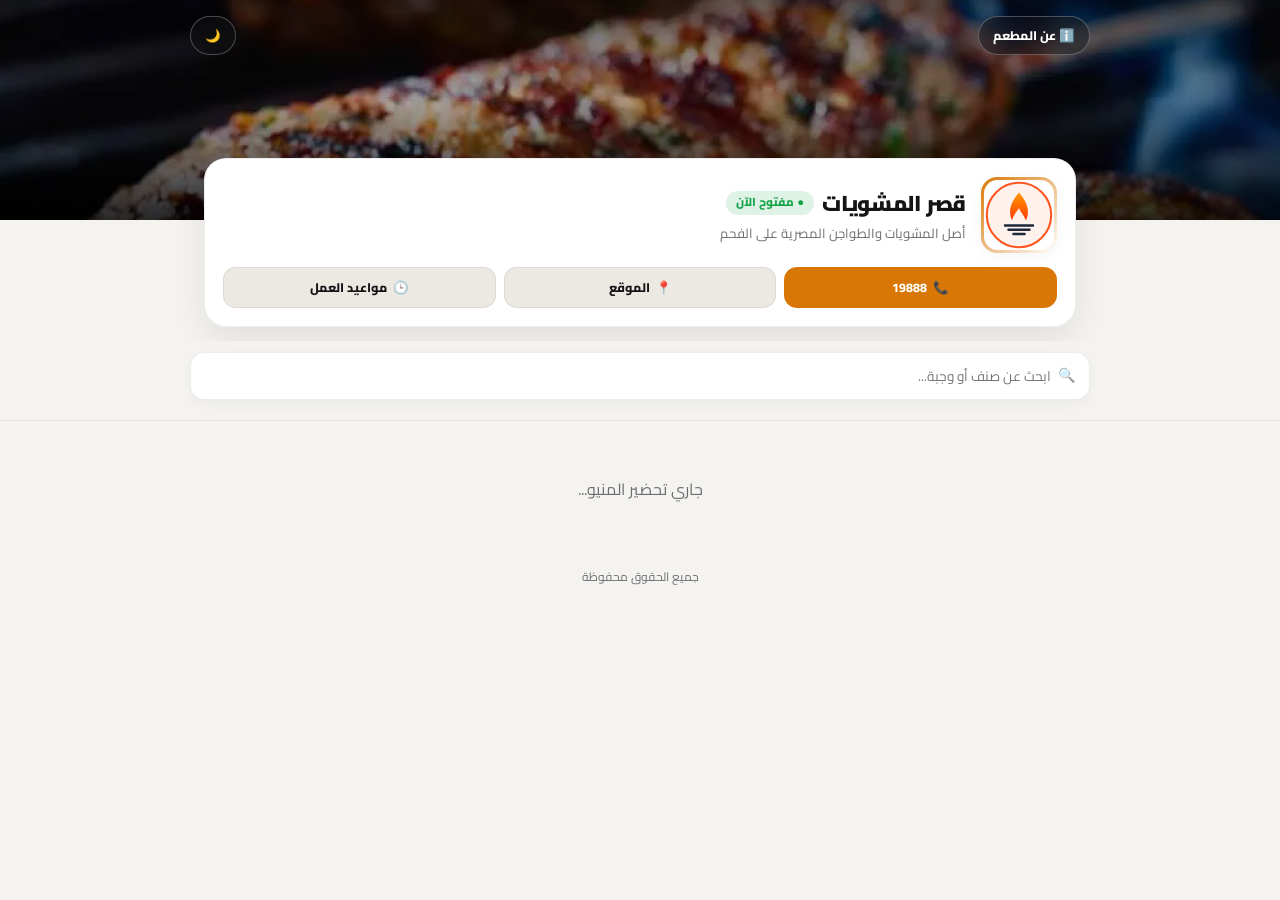
==== commit b470324b: "Update restaurant POS system: live orders, tables floor plan, 14% VAT, thermal receipt & theme custo" ====
--- a/index.html
+++ b/index.html
@@ -3,115 +3,243 @@
 <head>
   <meta charset="UTF-8" />
   <meta name="viewport" content="width=device-width, initial-scale=1.0, maximum-scale=1.0, user-scalable=no" />
-  <title>قصر المشويات | قائمة الطعام</title>
+  <title id="pageTitle">قائمة الطعام</title>
   <link rel="icon" type="image/svg+xml" href="./logo.svg" />
-  
-  <!-- Font: Tajawal -->
   <link rel="preconnect" href="https://fonts.googleapis.com">
   <link rel="preconnect" href="https://fonts.gstatic.com" crossorigin>
-  <link href="https://fonts.googleapis.com/css2?family=Tajawal:wght@400;500;700&display=swap" rel="stylesheet">
-  <link rel="stylesheet" href="style.css" />
+  <link href="https://fonts.googleapis.com/css2?family=Cairo:wght@400;600;700;800;900&display=swap" rel="stylesheet">
+  <link rel="stylesheet" href="style.css?v=4" />
 </head>
-<body>
-
-  <!-- Header -->
-  <header class="app-header">
-    <div class="header-top">
-      <div class="brand-info">
-        <img src="./logo.svg" alt="لوجو قصر المشويات" class="logo-img" onerror="this.onerror=null; this.src='./mixed-grill.jpg';" />
-        <div>
-          <h1>قصر المشويات</h1>
-          <p>طعم أصيل ومذاق مميز</p>
-        </div>
-      </div>
-      <div class="header-actions">
-        <!-- زر تبديل الوضع (Dark / Light) -->
-        <button class="theme-toggle-btn" id="themeToggleBtn" title="تبديل الوضع" aria-label="تبديل الوضع">
-          <span id="themeIcon">🌙</span>
+<body data-layout="modern">
+
+  <div class="closed-alert-banner" id="closedBanner" style="display:none;">
+    ⚠️ المطعم مغلق لاستقبال الطلبات حالياً — يمكنك تصفح المنيو فقط
+  </div>
+
+  <!-- 1. HERO COVER -->
+  <section class="hero-banner">
+    <img src="./mixed-grill.jpg" id="restCoverImg" alt="غلاف المطعم" class="hero-cover-img" onerror="this.onerror=null; this.src='./mixed-grill.jpg';" />
+    <div class="hero-gradient"></div>
+    <div class="hero-top-controls">
+      <button class="glass-btn" id="openInfoBtn">ℹ️ عن المطعم</button>
+      <div style="display:flex; gap:7px;">
+        <button class="glass-btn pulse-track" id="trackMyOrderBtn" style="display:none;">🧾 فاتورتي / متابعة الطلب</button>
+        <button class="glass-btn" id="themeToggleBtn"><span id="themeIcon">🌙</span></button>
+      </div>
+    </div>
+  </section>
+
+  <!-- 2. BRAND PROFILE CARD -->
+  <div class="brand-profile-wrapper">
+    <div class="brand-profile-card">
+      <div class="brand-card-main">
+        <div class="brand-logo-ring">
+          <img src="./logo.svg" id="restLogo" alt="شعار المطعم" onerror="this.onerror=null; this.src='./mixed-grill.jpg';" />
+        </div>
+        <div class="brand-titles">
+          <div class="title-status-row">
+            <h1 id="restName">قصر المشويات</h1>
+            <span class="status-pill open" id="restStatusPill">● مفتوح الآن</span>
+          </div>
+          <p id="restTagline">أصل المشويات والطواجن المصرية على الفحم</p>
+        </div>
+      </div>
+
+      <div class="quick-contact-pills">
+        <a href="tel:19888" id="restHotlineLink" class="contact-pill primary-pill">
+          <span>📞</span><span id="restHotlineText">19888</span>
+        </a>
+        <a href="#" target="_blank" id="restMapDirect" class="contact-pill">
+          <span>📍</span><span>الموقع</span>
+        </a>
+        <button type="button" class="contact-pill" id="openInfoBtn2">
+          <span>🕒</span><span>مواعيد العمل</span>
         </button>
-        <a href="tel:19888" class="call-btn" title="اتصل بنا">
-          <span>19888</span>
-          <span>📞</span>
-        </a>
-      </div>
-    </div>
-
-    <!-- شريط البحث -->
-    <div class="search-box">
-      <input type="text" id="searchInput" placeholder="ابحث عن صنف أو وجبة..." autocomplete="off" />
-      <button id="clearSearchBtn" class="clear-btn" aria-label="مسح البحث">✕</button>
-    </div>
-
-    <!-- شريط الأقسام السريع -->
-    <nav class="categories-bar" id="categoriesBar"></nav>
+      </div>
+    </div>
+  </div>
+
+  <!-- 3. STICKY SEARCH & CATEGORIES -->
+  <header class="sticky-nav-header">
+    <div class="nav-inner">
+      <div class="search-box">
+        <span class="search-icon">🔍</span>
+        <input type="text" id="searchInput" placeholder="ابحث عن صنف أو وجبة..." autocomplete="off" />
+        <button id="clearSearchBtn" class="clear-btn">✕</button>
+      </div>
+      <nav class="categories-bar" id="categoriesBar"></nav>
+    </div>
   </header>
 
-  <!-- محتوى الأقسام والوجبات -->
-  <main class="menu-container" id="menuContainer"></main>
-
-  <!-- شريط السلة العائم -->
+  <!-- 4. FEATURED SLIDER -->
+  <section class="featured-section" id="featuredSection" style="display:none;">
+    <div class="section-header-row">
+      <h2>🔥 عروض والأكثر طلباً</h2>
+      <span class="section-sub">اختيارات مميزة</span>
+    </div>
+    <div class="featured-slider" id="featuredSlider"></div>
+  </section>
+
+  <!-- 5. MAIN MENU -->
+  <main class="menu-container" id="menuContainer">
+    <div class="loading-state">جاري تحضير المنيو...</div>
+  </main>
+
+  <!-- 6. FLOATING CART -->
   <aside class="floating-cart" id="floatingCart">
     <div class="cart-summary">
-      <span class="cart-badge" id="cartBadge">0</span>
+      <div class="cart-bag-icon">
+        <span>🛍️</span>
+        <span class="cart-badge" id="cartBadge">0</span>
+      </div>
       <div class="cart-text">
-        <span>الإجمالي:</span>
+        <span>إجمالي الأصناف</span>
         <strong id="cartTotal">0 ج.م</strong>
       </div>
     </div>
-    <button class="open-cart-btn" id="openCartBtn">عرض الطلب</button>
+    <button class="open-cart-btn" id="openCartBtn">مراجعة الطلب ←</button>
   </aside>
 
-  <!-- نافذة مراجعة وتأكيد الطلب (Checkout Modal) -->
+  <!-- 7. ITEM DETAIL MODAL -->
+  <div class="modal-overlay" id="itemDetailModal">
+    <div class="modal-sheet item-detail-sheet">
+      <button class="floating-close-btn" id="closeItemDetailBtn">✕</button>
+      <div class="detail-hero-img">
+        <img src="" id="detailImg" alt="" />
+        <span class="detail-badge" id="detailBadge" style="display:none;"></span>
+      </div>
+      <div class="detail-body">
+        <div class="detail-title-price">
+          <h3 id="detailName"></h3>
+          <strong id="detailPrice"></strong>
+        </div>
+        <p id="detailDesc"></p>
+        <div id="detailActions"></div>
+      </div>
+    </div>
+  </div>
+
+  <!-- 8. INFO MODAL -->
+  <div class="modal-overlay" id="infoModal">
+    <div class="modal-sheet">
+      <div class="sheet-header">
+        <h3 id="infoModalTitle">عن المطعم</h3>
+        <button class="close-btn" id="closeInfoBtn">✕</button>
+      </div>
+      <div class="sheet-content">
+        <p class="about-text" id="infoAbout"></p>
+        <div class="info-card-box">
+          <div class="info-row"><span>🕒</span><div><strong>مواعيد العمل</strong><p id="infoHours"></p></div></div>
+          <div class="info-row"><span>📍</span><div><strong>العنوان</strong><p id="infoAddress"></p><a href="#" target="_blank" id="infoMapLink" class="map-link-btn">افتح الخريطة ↗</a></div></div>
+          <div class="info-row"><span>📞</span><div><strong>الخط الساخن</strong><p><a href="#" id="infoPhoneLink" style="color:var(--color-primary); font-weight:800; text-decoration:none;"></a></p></div></div>
+        </div>
+        <div class="social-links-row" id="socialLinksRow"></div>
+      </div>
+    </div>
+  </div>
+
+  <!-- 9. CHECKOUT MODAL -->
   <div class="modal-overlay" id="checkoutModal">
     <div class="modal-sheet">
       <div class="sheet-header">
-        <h3>تفاصيل الطلب</h3>
-        <button class="close-btn" id="closeCartBtn" aria-label="إغلاق النافذة">✕</button>
+        <h3>تأكيد الطلب</h3>
+        <button class="close-btn" id="closeCartBtn">✕</button>
       </div>
 
       <div class="sheet-content">
         <div class="selected-items" id="selectedItemsList"></div>
 
+        <div class="promo-row">
+          <input type="text" id="promoInput" placeholder="عندك كود خصم؟ اكتبه هنا" />
+          <button type="button" class="promo-apply-btn" id="applyPromoBtn">تطبيق</button>
+        </div>
+        <small id="promoMsg" style="font-size:0.72rem; font-weight:700; display:none;"></small>
+
+        <div class="order-type-switch">
+          <button type="button" class="type-btn active" id="typeDineinBtn">🍽️ داخل المطعم (صالة)</button>
+          <button type="button" class="type-btn" id="typeDeliveryBtn">🛵 توصيل دليفري</button>
+        </div>
+
         <form class="order-form" id="orderForm" onsubmit="event.preventDefault();">
-          <label>
-            الاسم
-            <input type="text" id="custName" placeholder="اكتب اسمك الكريم" required />
+          <label>الاسم الكريم *<input type="text" id="custName" placeholder="اكتب اسمك" required /></label>
+          <label>رقم الموبايل *<input type="tel" id="custPhone" placeholder="01xxxxxxxxx" required /></label>
+          
+          <label id="tableFieldLabel">اختر رقم الترابيزة *
+            <select id="custTableSelect"></select>
           </label>
-          <label>
-            رقم الموبايل
-            <input type="tel" id="custPhone" placeholder="01xxxxxxxxx" required />
+
+          <label id="addressFieldLabel" style="display:none;">العنوان بالتفصيل *
+            <input type="text" id="custAddress" placeholder="المنطقة، الشارع، العمارة، الشقة..." />
           </label>
-          <label>
-            العنوان بالتفصيل
-            <input type="text" id="custAddress" placeholder="المنطقة، الشارع، العمارة، الشقة..." required />
-          </label>
-          <label>
-            ملاحظات للطلب (اختياري)
-            <input type="text" id="custNotes" placeholder="أي إضافات أو تعديلات خاصة" />
-          </label>
+
+          <label>ملاحظات للطلب (اختياري)<input type="text" id="custNotes" placeholder="بدون بصل، زيادة طحينة..." /></label>
         </form>
       </div>
 
       <div class="sheet-footer">
-        <div class="total-row">
-          <span>الحساب الإجمالي:</span>
-          <strong id="finalTotal">0 ج.م</strong>
-        </div>
-        <button class="btn-whatsapp" id="sendOrderBtn">إرسال الطلب عبر واتساب</button>
-      </div>
-    </div>
-  </div>
-
-  <!-- Toast Notification التفاعلي -->
+        <div class="summary-lines">
+          <div class="summary-line"><span>مجموع الأصناف:</span><span id="subTotalText">0 ج.م</span></div>
+          <div class="summary-line" id="vatRow"><span>ضريبة القيمة المضافة (14%):</span><span id="vatText">0 ج.م</span></div>
+          <div class="summary-line" id="deliveryFeeRow" style="display:none;"><span>رسوم التوصيل:</span><span id="deliveryFeeText">0 ج.م</span></div>
+          <div class="summary-line" id="discountRow" style="display:none; color:#16a34a;"><span>الخصم:</span><span id="discountText">-0 ج.م</span></div>
+          <div class="summary-line grand"><span>الإجمالي النهائي:</span><strong id="finalTotal">0 ج.م</strong></div>
+        </div>
+        <button class="btn-submit-order" id="sendOrderBtn">تأكيد وإرسال الطلب الآن ✓</button>
+      </div>
+    </div>
+  </div>
+
+  <!-- 10. LIVE ORDER TRACKER & OPEN TAB BILL MODAL -->
+  <div class="modal-overlay" id="orderTrackerModal">
+    <div class="modal-sheet">
+      <div class="sheet-header">
+        <h3 id="trackerHeaderTitle">متابعة الطلب والفاتورة</h3>
+        <button class="close-btn" id="closeTrackerBtn">✕</button>
+      </div>
+      <div class="sheet-content">
+        <div class="tracker-box">
+          <div class="order-number-badge" id="trackerOrderNum">طلب #0000</div>
+          <h4 id="trackerStatusTitle" style="font-size:1.05rem; margin-bottom:4px;">تم استلام طلبك بنجاح!</h4>
+          <p id="trackerStatusDesc" style="font-size:0.78rem; color:var(--text-muted);"></p>
+
+          <!-- قسم الصالة (عداد تنازلي + حساب مفتوح) -->
+          <div id="dineinLiveSection" style="display:none;">
+            <div class="dinein-timer-circle">
+              <span style="font-size:0.74rem; color:var(--text-muted); font-weight:700; display:block;">الوقت المتبقي لنزول الطلب على الترابيزة</span>
+              <div class="timer-digits" id="countdownDigits">20:00</div>
+            </div>
+            <div class="open-tab-pill" id="openTabStatusBadge">🟢 حساب الترابيزة مفتوح (يمكنك طلب إضافات من الكاشير)</div>
+          </div>
+
+          <!-- قسم الدليفري (4 خطوات) -->
+          <div class="status-steps" id="deliveryStepsSection" style="display:none;">
+            <div class="step-item active" id="step-pending"><span>⏳</span>قيد المراجعة</div>
+            <div class="step-item" id="step-preparing"><span>👨‍🍳</span>يُحضّر الآن</div>
+            <div class="step-item" id="step-delivering"><span>🛵</span>في الطريق</div>
+            <div class="step-item" id="step-completed"><span>✅</span>تم التسليم</div>
+          </div>
+        </div>
+
+        <!-- تفاصيل الفاتورة المحدثة لايف (لو الكاشير ضاف مية أو سلطة بتظهر هنا فوراً) -->
+        <div class="receipt-bill-box" id="trackerOrderDetails"></div>
+
+        <!-- زرار حفظ الفاتورة PDF للعميل -->
+        <button type="button" class="btn-submit-order" id="customerPrintPdfBtn" style="background:var(--bg-element); color:var(--text-main); border:1px solid var(--border-subtle);">
+          📄 حفظ / طباعة الإيصال PDF على موبايلك
+        </button>
+      </div>
+    </div>
+  </div>
+
   <div class="toast-notification" id="toastNotification">
-    <span class="toast-icon">✓</span>
-    <span class="toast-text" id="toastText">تمت الإضافة للطلب</span>
-  </div>
-
-  <footer class="app-footer">
-    <p>قصر المشويات • خدمة التوصيل متوفرة يومياً</p>
-  </footer>
-
-  <script src="script.js"></script>
+    <span>✓</span><span id="toastText">تمت الإضافة</span>
+  </div>
+
+  <footer class="app-footer"><p id="footerText">جميع الحقوق محفوظة</p></footer>
+
+  <script src="https://www.gstatic.com/firebasejs/10.12.2/firebase-app-compat.js"></script>
+  <script src="https://www.gstatic.com/firebasejs/10.12.2/firebase-database-compat.js"></script>
+  <script src="firebase-config.js"></script>
+  <script src="script.js?v=4"></script>
 </body>
 </html>
--- a/style.css
+++ b/style.css
@@ -1,539 +1,486 @@
-/* ==================== 1. WARM BEIGE LIGHT THEME ==================== */
+/* ==================== DYNAMIC DESIGN TOKENS ==================== */
+:root {
+  --color-primary: #D97706;
+  --color-primary-soft: rgba(217, 119, 6, 0.13);
+  --color-primary-text: #FFFFFF;
+  --card-radius: 18px;
+  --font-scale: 1;
+}
+
 :root[data-theme="light"] {
-  --bg-main: #F7F4EE;              /* بيج كريمي دافئ مريح للعين */
-  --bg-surface: #FFFFFF;           /* كروت بيضاء نظيفة */
-  --bg-element: #EFE9DE;           /* أزرار وعناصر بيج ناعمة */
-  --bg-element-hover: #E4DCCF;
-  
-  --color-primary: #C27803;        /* كراميل ذهبي دافئ متناسق */
-  --color-primary-text: #FFFFFF;
-  
-  --text-main: #2D2A26;            /* بني داكن ناعم بدلاً من الأسود الحاد */
-  --text-muted: #797369;           /* نصوص رمادية بيجية متوسطة */
-  --text-subtle: #A8A196;
-  
-  --border-subtle: #E5DFD3;        /* حواف ناعمة */
-  --img-fallback-bg: #EFE9DE;
-  --header-bg: rgba(247, 244, 238, 0.96);
+  --bg-main: #F4F3EF;
+  --bg-surface: #FFFFFF;
+  --bg-element: #ECE9E2;
+  --text-main: #141416;
+  --text-muted: #6E6D73;
+  --border-subtle: rgba(0, 0, 0, 0.07);
+  --header-bg: rgba(244, 243, 239, 0.88);
   --modal-bg: #FFFFFF;
-  --modal-overlay: rgba(45, 42, 38, 0.4);
-  
-  --shadow-card: 0 2px 8px rgba(45, 42, 38, 0.05);
-  --shadow-float: 0 8px 24px rgba(194, 120, 3, 0.18), 0 2px 8px rgba(45, 42, 38, 0.06);
-}
-
-/* ==================== 2. SOFT SLATE WARM GRAY DARK THEME ==================== */
+  --modal-overlay: rgba(15, 15, 18, 0.6);
+  --shadow-sm: 0 4px 16px rgba(0, 0, 0, 0.04);
+  --shadow-md: 0 14px 36px rgba(0, 0, 0, 0.08);
+  --shadow-glow: 0 10px 25px rgba(217, 119, 6, 0.25);
+}
+
 :root[data-theme="dark"] {
-  --bg-main: #232428;              /* رمادي دافئ صخري بدون سواد فاحم */
-  --bg-surface: #2F3136;           /* كروت رمادية ناعمة ومريحة جداً */
-  --bg-element: #3B3E45;           /* أزرار وعناصر رمادية متوسطة */
-  --bg-element-hover: #474A53;
-  
-  --color-primary: #DFBA73;        /* ذهبي شامبين هادئ وأنيق */
-  --color-primary-text: #232428;
-  
-  --text-main: #F2F1EE;            /* أبيض دافئ مريح */
-  --text-muted: #B3B0A6;           /* رمادي فاتح مقروء */
-  --text-subtle: #7F7C73;
-  
-  --border-subtle: #3D4047;        /* فواصل رمادية متناسقة */
-  --img-fallback-bg: #2F3136;
-  --header-bg: rgba(35, 36, 40, 0.95);
-  --modal-bg: #2F3136;
-  --modal-overlay: rgba(0, 0, 0, 0.6);
-  
-  --shadow-card: 0 2px 10px rgba(0, 0, 0, 0.2);
-  --shadow-float: 0 8px 28px rgba(0, 0, 0, 0.35);
-}
-
-/* ==================== BASE RESET ==================== */
+  --bg-main: #0E0F12;
+  --bg-surface: #17191E;
+  --bg-element: #22252C;
+  --text-main: #F5F5F7;
+  --text-muted: #9E9EA6;
+  --border-subtle: rgba(255, 255, 255, 0.08);
+  --header-bg: rgba(14, 15, 18, 0.88);
+  --modal-bg: #17191E;
+  --modal-overlay: rgba(0, 0, 0, 0.78);
+  --shadow-sm: 0 4px 16px rgba(0, 0, 0, 0.3);
+  --shadow-md: 0 14px 36px rgba(0, 0, 0, 0.48);
+  --shadow-glow: 0 10px 25px rgba(0, 0, 0, 0.5);
+}
+
 * {
   margin: 0;
   padding: 0;
   box-sizing: border-box;
-  font-family: 'Tajawal', -apple-system, BlinkMacSystemFont, "Segoe UI", Roboto, sans-serif;
+  font-family: 'Cairo', sans-serif;
   -webkit-tap-highlight-color: transparent;
-  transition: background-color 0.25s ease, color 0.25s ease, border-color 0.25s ease;
-}
-
-html, body {
-  width: 100%;
-  overflow-x: hidden;
-}
+}
+
+html { font-size: calc(16px * var(--font-scale)); scroll-behavior: smooth; }
 
 body {
   background-color: var(--bg-main);
   color: var(--text-main);
-  line-height: 1.45;
-  padding-bottom: calc(100px + env(safe-area-inset-bottom, 16px));
-}
-
-/* ==================== HEADER ==================== */
-.app-header {
+  line-height: 1.55;
+  overflow-x: hidden;
+  padding-bottom: calc(115px + env(safe-area-inset-bottom, 16px));
+}
+
+.closed-alert-banner {
+  background: linear-gradient(90deg, #b91c1c, #dc2626);
+  color: #fff;
+  text-align: center;
+  padding: 9px 14px;
+  font-size: 0.82rem;
+  font-weight: 800;
+  position: relative;
+  z-index: 60;
+}
+
+/* ==================== LUXURY HERO & BRAND HEADER ==================== */
+.hero-banner {
+  position: relative;
+  width: 100%;
+  height: 220px;
+  overflow: hidden;
+  background-color: #111;
+}
+
+.hero-cover-img {
+  width: 100%;
+  height: 100%;
+  object-fit: cover;
+  filter: brightness(0.8);
+  transform: scale(1.03);
+}
+
+.hero-gradient {
+  position: absolute;
+  inset: 0;
+  background: linear-gradient(to bottom, rgba(0,0,0,0.5) 0%, rgba(0,0,0,0.15) 45%, rgba(0,0,0,0.8) 100%);
+}
+
+.hero-top-controls {
+  position: absolute;
+  top: 16px;
+  left: 16px;
+  right: 16px;
+  max-width: 900px;
+  margin: 0 auto;
+  display: flex;
+  justify-content: space-between;
+  align-items: center;
+  z-index: 10;
+}
+
+.glass-btn {
+  background: rgba(20, 20, 22, 0.42);
+  backdrop-filter: blur(14px);
+  -webkit-backdrop-filter: blur(14px);
+  border: 1px solid rgba(255, 255, 255, 0.25);
+  color: #FFFFFF;
+  padding: 7px 14px;
+  border-radius: 99px;
+  font-size: 0.78rem;
+  font-weight: 800;
+  cursor: pointer;
+  display: inline-flex;
+  align-items: center;
+  gap: 6px;
+  transition: transform 0.2s ease, background 0.2s ease;
+}
+.glass-btn:active { transform: scale(0.95); }
+
+.glass-btn.pulse-track {
+  background: var(--color-primary);
+  border-color: rgba(255,255,255,0.4);
+  box-shadow: 0 4px 16px rgba(0,0,0,0.35);
+}
+
+.brand-profile-wrapper {
+  max-width: 900px;
+  margin: -62px auto 0;
+  padding: 0 14px;
+  position: relative;
+  z-index: 20;
+}
+
+.brand-profile-card {
+  background-color: var(--bg-surface);
+  border: 1px solid var(--border-subtle);
+  border-radius: calc(var(--card-radius) + 4px);
+  padding: 18px;
+  box-shadow: var(--shadow-md);
+}
+
+.brand-card-main {
+  display: flex;
+  align-items: center;
+  gap: 15px;
+  margin-bottom: 14px;
+}
+
+.brand-logo-ring {
+  width: 76px;
+  height: 76px;
+  min-width: 76px;
+  border-radius: calc(var(--card-radius) * 0.9);
+  padding: 3px;
+  background: linear-gradient(135deg, var(--color-primary), rgba(255,255,255,0.2));
+  box-shadow: var(--shadow-sm);
+}
+
+.brand-logo-ring img {
+  width: 100%;
+  height: 100%;
+  border-radius: calc(var(--card-radius) * 0.75);
+  object-fit: cover;
+  background: var(--bg-surface);
+}
+
+.title-status-row {
+  display: flex;
+  align-items: center;
+  gap: 8px;
+  flex-wrap: wrap;
+}
+
+.title-status-row h1 {
+  font-size: 1.35rem;
+  font-weight: 900;
+  letter-spacing: -0.3px;
+}
+
+.status-pill {
+  display: inline-flex;
+  align-items: center;
+  gap: 5px;
+  font-size: 0.72rem;
+  font-weight: 800;
+  padding: 3px 10px;
+  border-radius: 99px;
+}
+.status-pill.open { background: rgba(22, 163, 74, 0.14); color: #16a34a; }
+.status-pill.closed { background: rgba(220, 38, 38, 0.14); color: #dc2626; }
+
+.brand-titles p {
+  font-size: 0.82rem;
+  color: var(--text-muted);
+  margin-top: 3px;
+}
+
+.quick-contact-pills {
+  display: flex;
+  gap: 8px;
+  overflow-x: auto;
+  scrollbar-width: none;
+}
+.quick-contact-pills::-webkit-scrollbar { display: none; }
+
+.contact-pill {
+  flex: 1;
+  min-width: fit-content;
+  display: inline-flex;
+  align-items: center;
+  justify-content: center;
+  gap: 6px;
+  background: var(--bg-element);
+  color: var(--text-main);
+  border: 1px solid var(--border-subtle);
+  text-decoration: none;
+  padding: 8px 13px;
+  border-radius: calc(var(--card-radius) * 0.7);
+  font-size: 0.78rem;
+  font-weight: 800;
+  cursor: pointer;
+  transition: transform 0.15s ease;
+}
+.contact-pill:active { transform: scale(0.97); }
+
+.contact-pill.primary-pill {
+  background: var(--color-primary);
+  color: var(--color-primary-text);
+  border-color: var(--color-primary);
+}
+
+/* ==================== STICKY SEARCH & CATEGORIES ==================== */
+.sticky-nav-header {
   position: sticky;
   top: 0;
-  z-index: 50;
-  background-color: var(--header-bg);
-  backdrop-filter: blur(12px);
-  -webkit-backdrop-filter: blur(12px);
+  z-index: 45;
+  background: var(--header-bg);
+  backdrop-filter: blur(18px);
+  -webkit-backdrop-filter: blur(18px);
   border-bottom: 1px solid var(--border-subtle);
-  padding: 10px 14px 0;
-}
-
-.header-top {
-  display: flex;
-  justify-content: space-between;
-  align-items: center;
-  margin-bottom: 10px;
-}
-
-.brand-info {
-  display: flex;
-  align-items: center;
-  gap: 8px;
-}
-
-.logo-img {
-  width: 38px;
-  height: 38px;
-  border-radius: 8px;
-  object-fit: cover;
-  background: var(--img-fallback-bg);
-  border: 1px solid var(--border-subtle);
-  transition: transform 0.3s ease;
-}
-
-.logo-img:hover {
-  transform: rotate(5deg) scale(1.05);
-}
-
-.brand-info h1 {
-  font-size: 1.05rem;
-  font-weight: 700;
-  color: var(--color-primary);
-  line-height: 1.15;
-}
-
-.brand-info p {
-  font-size: 0.7rem;
-  color: var(--text-muted);
-}
-
-.header-actions {
-  display: flex;
-  align-items: center;
-  gap: 6px;
-}
-
-.theme-toggle-btn {
-  background-color: var(--bg-surface);
-  border: 1px solid var(--border-subtle);
-  color: var(--text-main);
-  width: 34px;
-  height: 34px;
-  border-radius: 8px;
-  cursor: pointer;
-  display: flex;
-  align-items: center;
-  justify-content: center;
-  font-size: 0.95rem;
-  box-shadow: var(--shadow-card);
-  transition: transform 0.2s cubic-bezier(0.34, 1.56, 0.64, 1);
-}
-
-.theme-toggle-btn:active {
-  transform: scale(0.85) rotate(15deg);
-}
-
-.call-btn {
-  background-color: var(--bg-surface);
-  border: 1px solid var(--border-subtle);
-  color: var(--text-main);
-  text-decoration: none;
-  font-size: 0.78rem;
-  font-weight: 700;
-  padding: 6px 10px;
-  border-radius: 8px;
-  display: flex;
-  align-items: center;
-  gap: 4px;
-  box-shadow: var(--shadow-card);
-  transition: transform 0.15s ease;
-}
-
-.call-btn:active {
-  transform: scale(0.95);
-}
-
-/* ==================== SEARCH BAR ==================== */
-.search-box {
-  position: relative;
-  margin-bottom: 8px;
-}
-
+  margin-top: 14px;
+  padding: 11px 14px 10px;
+}
+
+.nav-inner { max-width: 900px; margin: 0 auto; }
+.search-box { position: relative; margin-bottom: 10px; }
+.search-icon { position: absolute; right: 14px; top: 50%; transform: translateY(-50%); font-size: 0.88rem; opacity: 0.6; }
 .search-box input {
   width: 100%;
-  padding: 8px 12px 8px 30px;
-  background-color: var(--bg-surface);
-  border: 1px solid var(--border-subtle);
-  border-radius: 8px;
+  padding: 10px 38px 10px 34px;
+  background: var(--bg-surface);
+  border: 1px solid var(--border-subtle);
+  border-radius: calc(var(--card-radius) * 0.8);
   color: var(--text-main);
-  font-size: 0.82rem;
+  font-size: 0.85rem;
+  box-shadow: var(--shadow-sm);
   outline: none;
-  transition: border-color 0.2s, box-shadow 0.2s;
-}
-
-.search-box input:focus {
-  border-color: var(--color-primary);
-  box-shadow: 0 0 0 2px rgba(194, 120, 3, 0.15);
-}
-
-.clear-btn {
-  position: absolute;
-  left: 8px;
-  top: 50%;
-  transform: translateY(-50%);
-  background: none;
-  border: none;
+}
+.search-box input:focus { border-color: var(--color-primary); box-shadow: 0 0 0 3px var(--color-primary-soft); }
+.clear-btn { position: absolute; left: 12px; top: 50%; transform: translateY(-50%); background: none; border: none; color: var(--text-muted); cursor: pointer; display: none; }
+
+.categories-bar { display: flex; gap: 8px; overflow-x: auto; scrollbar-width: none; }
+.categories-bar::-webkit-scrollbar { display: none; }
+
+.cat-tab {
+  background: var(--bg-surface);
+  border: 1px solid var(--border-subtle);
   color: var(--text-muted);
+  padding: 7px 16px;
+  border-radius: 99px;
   font-size: 0.8rem;
-  cursor: pointer;
-  display: none;
-}
-
-/* ==================== CATEGORIES TABS ==================== */
-.categories-bar {
-  display: flex;
-  gap: 6px;
-  overflow-x: auto;
-  scrollbar-width: none;
-  padding-bottom: 8px;
-  scroll-behavior: smooth;
-  -webkit-overflow-scrolling: touch;
-}
-
-.categories-bar::-webkit-scrollbar {
-  display: none;
-}
-
-.cat-tab {
-  background-color: var(--bg-surface);
-  border: 1px solid var(--border-subtle);
-  color: var(--text-muted);
-  padding: 6px 13px;
-  border-radius: 8px;
-  font-size: 0.78rem;
-  font-weight: 600;
+  font-weight: 800;
   white-space: nowrap;
   cursor: pointer;
   flex-shrink: 0;
-  transition: all 0.25s cubic-bezier(0.2, 0.8, 0.2, 1);
-}
-
-.cat-tab:active {
-  transform: scale(0.95);
-}
-
+  transition: all 0.2s ease;
+}
 .cat-tab.active {
-  background-color: var(--color-primary);
+  background: var(--color-primary);
   color: var(--color-primary-text);
   border-color: var(--color-primary);
-  box-shadow: 0 3px 10px rgba(194, 120, 3, 0.22);
-}
-
-/* ==================== MENU FEED & ANIMATIONS ==================== */
-.menu-container {
-  max-width: 680px;
-  margin: 12px auto 0;
-  padding: 0 12px;
-}
-
-.menu-section {
-  margin-bottom: 20px;
-  animation: fadeInSection 0.35s ease forwards;
-}
-
-@keyframes fadeInSection {
-  from {
-    opacity: 0;
-    transform: translateY(8px);
-  }
-  to {
-    opacity: 1;
-    transform: translateY(0);
-  }
-}
-
+  box-shadow: 0 4px 12px var(--color-primary-soft);
+}
+
+/* ==================== FEATURED SLIDER ==================== */
+.featured-section { max-width: 900px; margin: 18px auto 6px; padding: 0 14px; }
+.section-header-row { display: flex; justify-content: space-between; align-items: baseline; margin-bottom: 11px; }
+.section-header-row h2 { font-size: 1.08rem; font-weight: 900; }
+.section-sub { font-size: 0.74rem; color: var(--text-muted); font-weight: 700; }
+
+.featured-slider { display: flex; gap: 12px; overflow-x: auto; scrollbar-width: none; padding-bottom: 6px; }
+.featured-slider::-webkit-scrollbar { display: none; }
+
+.featured-card {
+  min-width: 178px;
+  max-width: 178px;
+  background: var(--bg-surface);
+  border: 1px solid var(--border-subtle);
+  border-radius: var(--card-radius);
+  overflow: hidden;
+  box-shadow: var(--shadow-sm);
+  flex-shrink: 0;
+  transition: transform 0.2s ease;
+}
+.featured-card:hover { transform: translateY(-3px); }
+.featured-thumb { position: relative; width: 100%; height: 122px; cursor: pointer; }
+.featured-thumb img { width: 100%; height: 100%; object-fit: cover; }
+.featured-body { padding: 10px 11px; }
+.featured-body h4 { font-size: 0.85rem; font-weight: 800; margin-bottom: 7px; white-space: nowrap; overflow: hidden; text-overflow: ellipsis; }
+.featured-footer { display: flex; justify-content: space-between; align-items: center; }
+
+/* ==================== 3 DYNAMIC MENU LAYOUTS ==================== */
+.menu-container { max-width: 900px; margin: 16px auto 0; padding: 0 14px; }
+.menu-section { margin-bottom: 26px; }
 .section-title {
-  font-size: 0.98rem;
-  font-weight: 700;
-  color: var(--color-primary);
-  margin-bottom: 10px;
-  padding-bottom: 4px;
-  border-bottom: 1.5px solid var(--border-subtle);
-  display: flex;
-  align-items: center;
-  gap: 6px;
-}
-
+  font-size: 1.12rem;
+  font-weight: 900;
+  margin-bottom: 13px;
+  display: flex;
+  align-items: center;
+  gap: 9px;
+}
+.section-title::before {
+  content: "";
+  width: 5px;
+  height: 20px;
+  border-radius: 4px;
+  background: var(--color-primary);
+}
+
+/* LAYOUT 1: MODERN GRID */
 .items-list {
-  display: flex;
-  flex-direction: column;
-  gap: 8px;
-}
-
-/* ==================== ITEM CARD ==================== */
+  display: grid;
+  grid-template-columns: 1fr;
+  gap: 12px;
+}
+@media (min-width: 640px) {
+  .items-list { grid-template-columns: repeat(2, 1fr); gap: 14px; }
+}
+
 .item-card {
-  background-color: var(--bg-surface);
-  border: 1px solid var(--border-subtle);
-  border-radius: 10px;
-  padding: 9px 10px;
-  display: flex;
-  gap: 10px;
-  align-items: center;
-  box-shadow: var(--shadow-card);
-  transition: transform 0.2s ease, border-color 0.2s ease, box-shadow 0.2s ease;
-}
-
-.item-card:hover {
-  border-color: rgba(194, 120, 3, 0.35);
-}
+  background: var(--bg-surface);
+  border: 1px solid var(--border-subtle);
+  border-radius: var(--card-radius);
+  padding: 11px;
+  display: flex;
+  gap: 13px;
+  align-items: center;
+  box-shadow: var(--shadow-sm);
+  transition: transform 0.2s ease, box-shadow 0.2s ease;
+}
+.item-card:hover { box-shadow: var(--shadow-md); }
 
 .item-thumb {
-  width: 70px;
-  height: 70px;
-  min-width: 70px;
-  border-radius: 8px;
+  width: 94px;
+  height: 94px;
+  min-width: 94px;
+  border-radius: calc(var(--card-radius) * 0.78);
   overflow: hidden;
-  background-color: var(--img-fallback-bg);
+  background: var(--bg-element);
   position: relative;
-}
-
-.item-thumb img {
-  width: 100%;
-  height: 100%;
-  object-fit: cover;
-  transition: transform 0.4s ease;
-}
-
-.item-card:hover .item-thumb img {
-  transform: scale(1.06);
-}
-
-.item-details {
-  flex: 1;
-  min-width: 0;
-}
-
-.item-details h4 {
-  font-size: 0.88rem;
-  font-weight: 700;
-  color: var(--text-main);
-  line-height: 1.25;
-  margin-bottom: 2px;
-}
-
+  cursor: pointer;
+}
+.item-thumb img { width: 100%; height: 100%; object-fit: cover; transition: transform 0.35s ease; }
+.item-card:hover .item-thumb img { transform: scale(1.06); }
+
+/* LAYOUT 2: LUXURY EDITORIAL */
+body[data-layout="luxury"] .items-list { grid-template-columns: repeat(2, 1fr); gap: 13px; }
+@media (min-width: 720px) { body[data-layout="luxury"] .items-list { grid-template-columns: repeat(3, 1fr); } }
+body[data-layout="luxury"] .item-card { flex-direction: column; align-items: stretch; padding: 0; overflow: hidden; }
+body[data-layout="luxury"] .item-thumb { width: 100%; height: 155px; border-radius: 0; }
+body[data-layout="luxury"] .item-details { padding: 12px 13px 13px; }
+
+/* LAYOUT 3: COMPACT FAST LIST */
+body[data-layout="compact"] .items-list { grid-template-columns: 1fr; gap: 8px; }
+body[data-layout="compact"] .item-card { padding: 8px 11px; }
+body[data-layout="compact"] .item-thumb { width: 60px; height: 60px; min-width: 60px; }
+body[data-layout="compact"] .item-details p { -webkit-line-clamp: 1; line-clamp: 1; margin-bottom: 4px; }
+
+.item-badge {
+  position: absolute;
+  top: 7px;
+  right: 7px;
+  background: var(--color-primary);
+  color: var(--color-primary-text);
+  font-size: 0.64rem;
+  font-weight: 800;
+  padding: 2px 8px;
+  border-radius: 7px;
+  z-index: 2;
+  box-shadow: 0 2px 6px rgba(0,0,0,0.2);
+}
+.item-badge.offer { background: #dc2626; color: #fff; }
+
+.item-details { flex: 1; min-width: 0; }
+.item-details h4 { font-size: 0.96rem; font-weight: 800; margin-bottom: 3px; cursor: pointer; }
 .item-details p {
-  font-size: 0.72rem;
+  font-size: 0.76rem;
   color: var(--text-muted);
-  margin-bottom: 4px;
-  line-height: 1.35;
+  margin-bottom: 9px;
+  line-height: 1.45;
   display: -webkit-box;
   -webkit-line-clamp: 2;
   line-clamp: 2;
   -webkit-box-orient: vertical;
   overflow: hidden;
 }
-
-.item-footer {
-  display: flex;
-  justify-content: space-between;
-  align-items: center;
-}
-
-.item-price {
-  font-size: 0.86rem;
-  font-weight: 700;
+.item-footer { display: flex; justify-content: space-between; align-items: center; }
+.item-price { font-size: 0.98rem; font-weight: 900; color: var(--color-primary); }
+
+.add-btn {
+  background: var(--color-primary-soft);
+  border: 1px solid transparent;
   color: var(--color-primary);
-}
-
-/* ==================== DYNAMIC BUTTONS & COUNTERS ==================== */
-.add-btn {
-  background-color: var(--bg-element);
-  border: 1px solid var(--border-subtle);
-  color: var(--color-primary);
-  padding: 5px 12px;
-  border-radius: 6px;
-  font-size: 0.76rem;
-  font-weight: 700;
+  padding: 6px 14px;
+  border-radius: calc(var(--card-radius) * 0.65);
+  font-size: 0.8rem;
+  font-weight: 800;
   cursor: pointer;
-  transition: all 0.2s cubic-bezier(0.34, 1.56, 0.64, 1);
-}
-
-.add-btn:active {
-  transform: scale(0.9);
-  background-color: var(--color-primary);
-  color: var(--color-primary-text);
-}
+  transition: all 0.15s ease;
+}
+.add-btn:hover { background: var(--color-primary); color: var(--color-primary-text); }
 
 .qty-counter {
   display: flex;
   align-items: center;
-  gap: 6px;
-  background-color: var(--bg-element);
-  border: 1px solid var(--border-subtle);
-  padding: 2px 6px;
-  border-radius: 6px;
-  animation: popIn 0.2s cubic-bezier(0.34, 1.56, 0.64, 1);
-}
-
-@keyframes popIn {
-  0% { transform: scale(0.85); opacity: 0; }
-  100% { transform: scale(1); opacity: 1; }
-}
-
-.qty-btn {
-  background: none;
-  border: none;
-  color: var(--text-main);
-  font-size: 0.95rem;
-  cursor: pointer;
-  width: 20px;
-  height: 20px;
-  display: flex;
-  align-items: center;
-  justify-content: center;
-  transition: transform 0.15s ease;
-}
-
-.qty-btn:active {
-  transform: scale(0.8);
-}
-
-.qty-num {
-  font-size: 0.8rem;
-  font-weight: 700;
-  color: var(--color-primary);
-  min-width: 14px;
-  text-align: center;
-}
+  gap: 8px;
+  background: var(--bg-element);
+  border: 1px solid var(--border-subtle);
+  padding: 3px 8px;
+  border-radius: calc(var(--card-radius) * 0.65);
+}
+.qty-btn { background: none; border: none; color: var(--text-main); font-size: 1rem; font-weight: 900; cursor: pointer; width: 22px; height: 22px; }
+.qty-num { font-size: 0.86rem; font-weight: 900; color: var(--color-primary); min-width: 16px; text-align: center; }
 
 /* ==================== FLOATING CART BAR ==================== */
 .floating-cart {
   position: fixed;
-  bottom: calc(10px + env(safe-area-inset-bottom, 0px));
-  left: 12px;
-  right: 12px;
-  max-width: 500px;
+  bottom: calc(14px + env(safe-area-inset-bottom, 0px));
+  left: 14px;
+  right: 14px;
+  max-width: 560px;
   margin: 0 auto;
-  background-color: var(--bg-surface);
-  border: 1.5px solid var(--color-primary);
-  border-radius: 12px;
-  padding: 8px 12px;
+  background: var(--color-primary);
+  color: var(--color-primary-text);
+  border-radius: calc(var(--card-radius) + 2px);
+  padding: 11px 16px;
   display: flex;
   justify-content: space-between;
   align-items: center;
   z-index: 100;
-  box-shadow: var(--shadow-float);
-  transform: translateY(140%);
-  transition: transform 0.3s cubic-bezier(0.16, 1, 0.3, 1);
-}
-
-.floating-cart.active {
-  transform: translateY(0);
-}
-
-.cart-summary {
-  display: flex;
-  align-items: center;
-  gap: 8px;
-}
-
-.cart-badge {
-  background-color: var(--color-primary);
-  color: var(--color-primary-text);
-  font-size: 0.75rem;
-  font-weight: 700;
-  width: 24px;
-  height: 24px;
-  border-radius: 50%;
-  display: flex;
-  align-items: center;
-  justify-content: center;
-  transition: transform 0.2s cubic-bezier(0.34, 1.56, 0.64, 1);
-}
-
-.cart-badge.bump {
-  transform: scale(1.3);
-}
-
-.cart-text span {
-  font-size: 0.65rem;
-  color: var(--text-muted);
-  display: block;
-  line-height: 1;
-}
-
-.cart-text strong {
-  font-size: 0.9rem;
-  color: var(--color-primary);
-}
+  box-shadow: 0 14px 35px rgba(0, 0, 0, 0.3);
+  transform: translateY(150%);
+  transition: transform 0.35s cubic-bezier(0.16, 1, 0.3, 1);
+}
+.floating-cart.active { transform: translateY(0); }
+
+.cart-summary { display: flex; align-items: center; gap: 11px; }
+.cart-bag-icon { position: relative; background: rgba(255,255,255,0.22); width: 40px; height: 40px; border-radius: 11px; display: flex; align-items: center; justify-content: center; font-size: 1.2rem; }
+.cart-badge { position: absolute; top: -5px; right: -5px; background: #fff; color: #141416; font-size: 0.72rem; font-weight: 900; width: 20px; height: 20px; border-radius: 50%; display: flex; align-items: center; justify-content: center; }
+.cart-text span { font-size: 0.68rem; opacity: 0.92; display: block; line-height: 1.1; }
+.cart-text strong { font-size: 1.05rem; font-weight: 900; }
 
 .open-cart-btn {
-  background-color: var(--color-primary);
-  color: var(--color-primary-text);
+  background: #FFFFFF;
+  color: #141416;
   border: none;
-  font-size: 0.78rem;
-  font-weight: 700;
-  padding: 7px 14px;
-  border-radius: 8px;
+  font-size: 0.85rem;
+  font-weight: 900;
+  padding: 9px 17px;
+  border-radius: 11px;
   cursor: pointer;
-  transition: transform 0.15s ease;
-}
-
-.open-cart-btn:active {
-  transform: scale(0.94);
-}
-
-/* ==================== TOAST NOTIFICATION ==================== */
-.toast-notification {
-  position: fixed;
-  top: 14px;
-  left: 50%;
-  transform: translateX(-50%) translateY(-60px);
-  background-color: var(--bg-surface);
-  border: 1.5px solid var(--color-primary);
-  color: var(--text-main);
-  padding: 6px 14px;
-  border-radius: 20px;
-  font-size: 0.75rem;
-  font-weight: 600;
-  display: flex;
-  align-items: center;
-  gap: 6px;
-  z-index: 999;
-  box-shadow: var(--shadow-card);
-  opacity: 0;
-  transition: all 0.3s cubic-bezier(0.16, 1, 0.3, 1);
-  pointer-events: none;
-}
-
-.toast-notification.show {
-  transform: translateX(-50%) translateY(0);
-  opacity: 1;
-}
-
-.toast-icon {
-  color: var(--color-primary);
-  font-weight: 800;
-}
-
-/* ==================== MODAL & CHECKOUT ==================== */
+}
+
+/* ==================== MODALS & LIVE TRACKER ==================== */
 .modal-overlay {
   position: fixed;
   inset: 0;
-  background-color: var(--modal-overlay);
-  backdrop-filter: blur(4px);
+  background: var(--modal-overlay);
+  backdrop-filter: blur(6px);
   z-index: 200;
   display: flex;
   align-items: flex-end;
@@ -542,142 +489,137 @@
   pointer-events: none;
   transition: opacity 0.25s ease;
 }
-
-.modal-overlay.active {
-  opacity: 1;
-  pointer-events: auto;
-}
+.modal-overlay.active { opacity: 1; pointer-events: auto; }
 
 .modal-sheet {
-  background-color: var(--modal-bg);
-  border-top: 1px solid var(--border-subtle);
+  background: var(--modal-bg);
   width: 100%;
-  max-width: 500px;
-  border-radius: 16px 16px 0 0;
-  padding: 12px 14px 18px;
-  max-height: 85vh;
+  max-width: 530px;
+  border-radius: 24px 24px 0 0;
+  padding: 16px 18px 24px;
+  max-height: 92vh;
   display: flex;
   flex-direction: column;
   transform: translateY(100%);
-  transition: transform 0.3s cubic-bezier(0.16, 1, 0.3, 1);
-}
-
-.modal-overlay.active .modal-sheet {
-  transform: translateY(0);
-}
-
-.sheet-header {
-  display: flex;
-  justify-content: space-between;
-  align-items: center;
-  margin-bottom: 10px;
-  padding-bottom: 6px;
-  border-bottom: 1px solid var(--border-subtle);
-}
-
-.sheet-header h3 {
-  font-size: 0.95rem;
-  color: var(--color-primary);
-}
-
-.close-btn {
-  background: none;
+  transition: transform 0.32s cubic-bezier(0.16, 1, 0.3, 1);
+}
+.modal-overlay.active .modal-sheet { transform: translateY(0); }
+
+.sheet-header { display: flex; justify-content: space-between; align-items: center; margin-bottom: 12px; padding-bottom: 9px; border-bottom: 1px solid var(--border-subtle); }
+.sheet-header h3 { font-size: 1.05rem; font-weight: 900; color: var(--color-primary); }
+.close-btn { background: none; border: none; color: var(--text-muted); font-size: 1.25rem; cursor: pointer; }
+.sheet-content { overflow-y: auto; margin-bottom: 12px; display: flex; flex-direction: column; gap: 10px; }
+
+.item-detail-sheet { padding: 0 0 22px; overflow: hidden; position: relative; }
+.floating-close-btn { position: absolute; top: 12px; left: 12px; z-index: 10; width: 34px; height: 34px; border-radius: 50%; background: rgba(0,0,0,0.55); color: #fff; border: none; cursor: pointer; }
+.detail-hero-img { position: relative; width: 100%; height: 225px; }
+.detail-hero-img img { width: 100%; height: 100%; object-fit: cover; }
+.detail-badge { position: absolute; bottom: 12px; right: 14px; background: var(--color-primary); color: var(--color-primary-text); padding: 4px 10px; border-radius: 8px; font-size: 0.75rem; font-weight: 800; }
+.detail-body { padding: 16px 18px 0; }
+.detail-title-price { display: flex; justify-content: space-between; align-items: center; margin-bottom: 8px; }
+.detail-title-price h3 { font-size: 1.15rem; font-weight: 900; }
+.detail-title-price strong { font-size: 1.12rem; color: var(--color-primary); font-weight: 900; }
+.detail-body p { font-size: 0.85rem; color: var(--text-muted); margin-bottom: 16px; }
+
+.selected-items { display: flex; flex-direction: column; gap: 6px; }
+.cart-item-row { display: flex; justify-content: space-between; align-items: center; background: var(--bg-element); padding: 9px 11px; border-radius: 11px; font-size: 0.83rem; }
+
+.order-type-switch { display: grid; grid-template-columns: 1fr 1fr; gap: 6px; background: var(--bg-element); padding: 4px; border-radius: 11px; }
+.type-btn { background: transparent; border: none; padding: 9px; border-radius: 9px; font-size: 0.8rem; font-weight: 800; color: var(--text-muted); cursor: pointer; }
+.type-btn.active { background: var(--bg-surface); color: var(--color-primary); box-shadow: var(--shadow-sm); }
+
+.promo-row { display: flex; gap: 6px; }
+.promo-row input { flex: 1; background: var(--bg-element); border: 1px solid var(--border-subtle); border-radius: 10px; padding: 9px 11px; color: var(--text-main); font-size: 0.8rem; outline: none; text-transform: uppercase; }
+.promo-apply-btn { background: var(--color-primary-soft); color: var(--color-primary); border: none; padding: 0 15px; border-radius: 10px; font-weight: 800; font-size: 0.8rem; cursor: pointer; }
+
+.order-form { display: flex; flex-direction: column; gap: 9px; }
+.order-form label { font-size: 0.75rem; font-weight: 700; color: var(--text-muted); display: flex; flex-direction: column; gap: 4px; }
+.order-form input, .order-form select { background: var(--bg-element); border: 1px solid var(--border-subtle); border-radius: 10px; padding: 10px 12px; color: var(--text-main); font-size: 0.85rem; outline: none; }
+.order-form input:focus, .order-form select:focus { border-color: var(--color-primary); background: var(--bg-surface); }
+
+.summary-lines { display: flex; flex-direction: column; gap: 4px; margin-bottom: 11px; font-size: 0.82rem; }
+.summary-line { display: flex; justify-content: space-between; color: var(--text-muted); }
+.summary-line.grand { font-size: 1rem; font-weight: 900; color: var(--text-main); border-top: 1px dashed var(--border-subtle); padding-top: 7px; margin-top: 4px; }
+.summary-line.grand strong { color: var(--color-primary); font-size: 1.12rem; }
+
+.btn-submit-order {
+  width: 100%;
+  background: var(--color-primary);
+  color: var(--color-primary-text);
   border: none;
-  color: var(--text-muted);
-  font-size: 1.1rem;
+  padding: 13px;
+  border-radius: 13px;
+  font-weight: 900;
+  font-size: 0.94rem;
   cursor: pointer;
-  padding: 4px;
-}
-
-.sheet-content {
-  overflow-y: auto;
-  margin-bottom: 10px;
-  display: flex;
-  flex-direction: column;
-  gap: 10px;
-}
-
-.selected-items {
-  display: flex;
-  flex-direction: column;
-  gap: 5px;
-}
-
-.cart-item-row {
-  display: flex;
-  justify-content: space-between;
-  align-items: center;
-  background-color: var(--bg-element);
-  padding: 6px 8px;
-  border-radius: 6px;
-  font-size: 0.8rem;
-}
-
-.order-form {
-  display: flex;
-  flex-direction: column;
-  gap: 6px;
-}
-
-.order-form label {
-  font-size: 0.7rem;
-  color: var(--text-muted);
-  display: flex;
-  flex-direction: column;
-  gap: 3px;
-}
-
-.order-form input {
-  background-color: var(--bg-element);
-  border: 1px solid var(--border-subtle);
-  border-radius: 6px;
-  padding: 7px 9px;
-  color: var(--text-main);
-  font-size: 0.8rem;
-  outline: none;
-}
-
-.order-form input:focus {
-  border-color: var(--color-primary);
-  background-color: var(--bg-surface);
-}
-
-.sheet-footer {
-  border-top: 1px solid var(--border-subtle);
-  padding-top: 8px;
-}
-
-.total-row {
-  display: flex;
-  justify-content: space-between;
+}
+
+/* Dine-in Countdown Timer & Open Tab Box */
+.tracker-box {
+  background: var(--bg-element);
+  border-radius: 16px;
+  padding: 16px;
+  text-align: center;
+}
+.order-number-badge {
+  display: inline-block;
+  background: var(--color-primary);
+  color: var(--color-primary-text);
+  padding: 4px 14px;
+  border-radius: 99px;
+  font-weight: 900;
   font-size: 0.88rem;
   margin-bottom: 8px;
 }
-
-.total-row strong {
+.dinein-timer-circle {
+  background: var(--bg-surface);
+  border: 2.5px solid var(--color-primary);
+  border-radius: 16px;
+  padding: 14px;
+  margin: 12px 0;
+  box-shadow: var(--shadow-sm);
+}
+.timer-digits {
+  font-size: 2rem;
+  font-weight: 900;
   color: var(--color-primary);
-}
-
-.btn-whatsapp {
-  width: 100%;
-  background-color: #25d366;
-  color: #FFFFFF;
-  border: none;
-  padding: 10px;
-  border-radius: 8px;
-  font-weight: 700;
-  font-size: 0.85rem;
-  cursor: pointer;
-  transition: transform 0.15s ease;
-}
-
-.btn-whatsapp:active {
-  transform: scale(0.98);
-}
-
-.app-footer {
-  text-align: center;
-  font-size: 0.72rem;
-  color: var(--text-muted);
-  margin-top: 20px;
-}+  letter-spacing: 2px;
+  font-variant-numeric: tabular-nums;
+}
+.open-tab-pill {
+  display: inline-block;
+  background: rgba(22, 163, 74, 0.14);
+  color: #16a34a;
+  font-size: 0.75rem;
+  font-weight: 800;
+  padding: 4px 12px;
+  border-radius: 99px;
+  margin-top: 6px;
+}
+
+.status-steps { display: grid; grid-template-columns: repeat(4, 1fr); gap: 6px; margin-top: 14px; }
+.step-item { background: var(--bg-surface); padding: 8px 4px; border-radius: 10px; font-size: 0.68rem; font-weight: 700; color: var(--text-muted); border: 1.5px solid transparent; }
+.step-item.active { border-color: var(--color-primary); color: var(--color-primary); background: var(--color-primary-soft); }
+.step-item span { display: block; font-size: 1.1rem; margin-bottom: 2px; }
+
+.receipt-bill-box {
+  background: var(--bg-surface);
+  border: 1px solid var(--border-subtle);
+  border-radius: 13px;
+  padding: 12px;
+  font-size: 0.82rem;
+}
+
+.about-text { font-size: 0.84rem; background: var(--bg-element); padding: 11px 13px; border-radius: 11px; }
+.info-card-box { display: flex; flex-direction: column; gap: 10px; border: 1px solid var(--border-subtle); border-radius: 13px; padding: 13px; }
+.info-row { display: flex; align-items: flex-start; gap: 10px; font-size: 0.82rem; }
+.info-row strong { display: block; color: var(--color-primary); font-size: 0.8rem; }
+.info-row p { color: var(--text-muted); }
+.map-link-btn { display: inline-block; margin-top: 5px; font-size: 0.76rem; font-weight: 700; color: var(--color-primary); text-decoration: none; background: var(--color-primary-soft); padding: 4px 10px; border-radius: 7px; }
+.social-links-row { display: flex; gap: 8px; }
+.social-pill { flex: 1; text-align: center; padding: 8px; border-radius: 10px; background: var(--bg-element); color: var(--text-main); text-decoration: none; font-size: 0.8rem; font-weight: 700; }
+
+.toast-notification { position: fixed; top: 16px; left: 50%; transform: translateX(-50%) translateY(-70px); background: var(--bg-surface); border: 1.5px solid var(--color-primary); color: var(--text-main); padding: 8px 18px; border-radius: 24px; font-size: 0.8rem; font-weight: 800; display: flex; align-items: center; gap: 6px; z-index: 999; box-shadow: var(--shadow-md); opacity: 0; transition: all 0.3s ease; pointer-events: none; }
+.toast-notification.show { transform: translateX(-50%) translateY(0); opacity: 1; }
+.loading-state { text-align: center; padding: 40px 0; color: var(--text-muted); }
+.app-footer { text-align: center; font-size: 0.75rem; color: var(--text-muted); margin-top: 26px; }
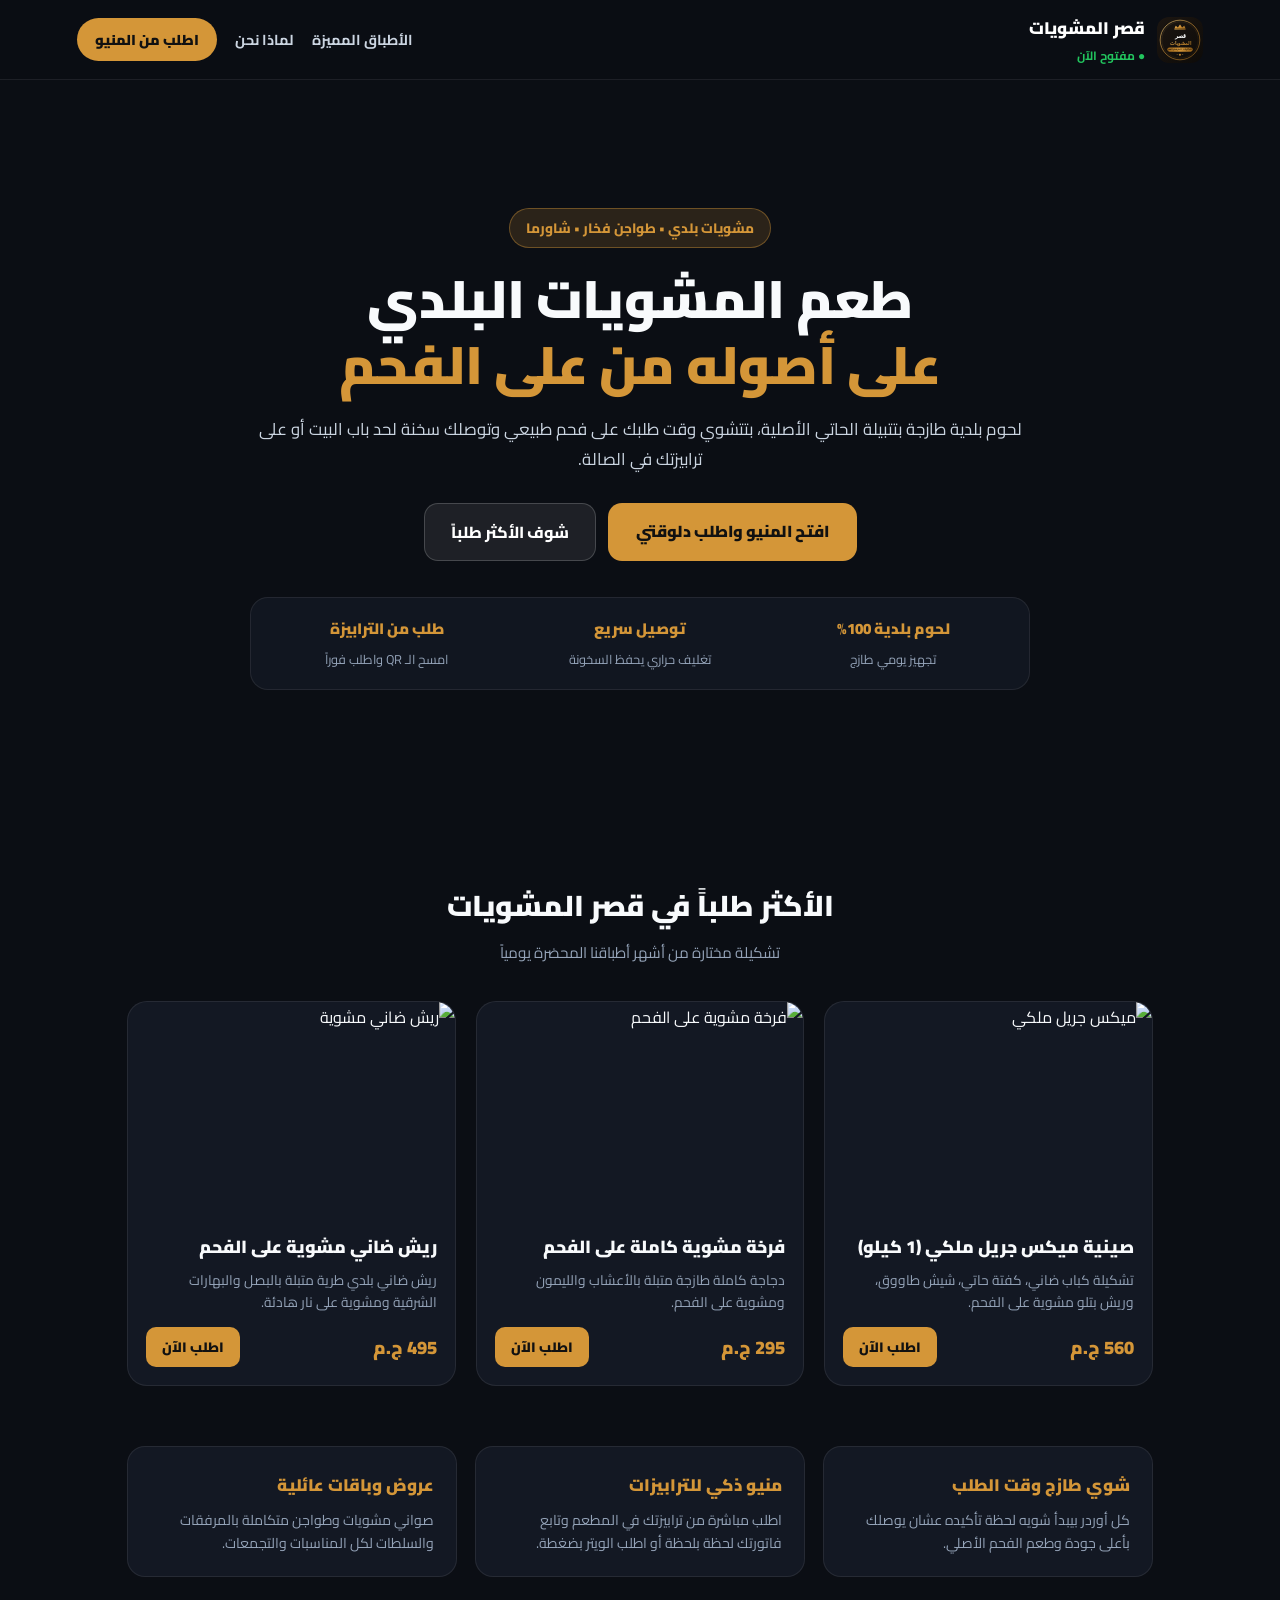
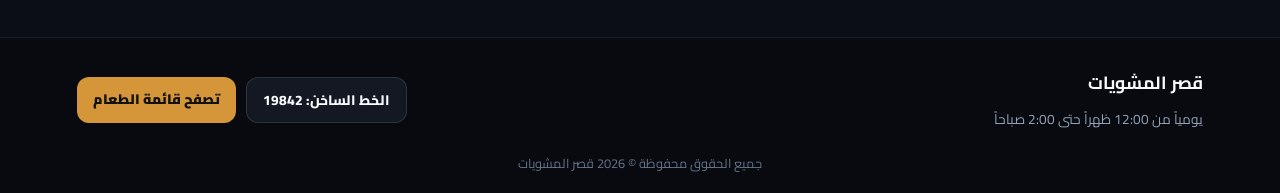
==== commit 9ddbc639: "Complete POS table extras, open table tabs, instant receipt print, and responsive HomePage" ====
--- a/index.html
+++ b/index.html
@@ -1,245 +1,244 @@
 <!DOCTYPE html>
-<html lang="ar" dir="rtl" data-theme="light">
+<html lang="ar" dir="rtl">
 <head>
   <meta charset="UTF-8" />
   <meta name="viewport" content="width=device-width, initial-scale=1.0, maximum-scale=1.0, user-scalable=no" />
-  <title id="pageTitle">قائمة الطعام</title>
+  <title>قصر المشويات | المأكولات الشرقية والمشويات على الفحم</title>
   <link rel="icon" type="image/svg+xml" href="./logo.svg" />
   <link rel="preconnect" href="https://fonts.googleapis.com">
   <link rel="preconnect" href="https://fonts.gstatic.com" crossorigin>
   <link href="https://fonts.googleapis.com/css2?family=Cairo:wght@400;600;700;800;900&display=swap" rel="stylesheet">
-  <link rel="stylesheet" href="style.css?v=4" />
+  <style>
+    * { box-sizing: border-box; margin: 0; padding: 0; font-family: 'Cairo', sans-serif; }
+    html { scroll-behavior: smooth; }
+    body { background: #0B0E14; color: #F8FAFC; overflow-x: hidden; }
+    a { text-decoration: none; color: inherit; }
+
+    /* Navbar */
+    .home-nav {
+      position: sticky; top: 0; z-index: 100;
+      display: flex; justify-content: space-between; align-items: center;
+      padding: 12px 6%;
+      background: rgba(11, 14, 20, 0.92);
+      backdrop-filter: blur(12px);
+      border-bottom: 1px solid rgba(255, 255, 255, 0.08);
+    }
+    .nav-brand { display: flex; align-items: center; gap: 12px; }
+    .nav-logo { width: 46px; height: 46px; border-radius: 12px; object-fit: cover; flex-shrink: 0; }
+    .nav-brand strong { display: block; font-size: 1.05rem; font-weight: 900; color: #fff; }
+    .nav-brand small { display: block; color: #22c55e; font-size: 0.75rem; font-weight: 700; }
+    .nav-links { display: flex; align-items: center; gap: 18px; }
+    .nav-links a { font-size: 0.9rem; font-weight: 700; color: #cbd5e1; transition: 0.2s; }
+    .nav-links a:hover { color: #D49638; }
+    .nav-cta-btn {
+      background: #D49638 !important; color: #111 !important;
+      padding: 8px 18px; border-radius: 99px; font-weight: 900 !important;
+    }
+
+    /* Hero Section */
+    .hero-section {
+      position: relative; min-height: 82vh;
+      display: flex; align-items: center; justify-content: center;
+      text-align: center; padding: 60px 6%;
+      background: linear-gradient(to bottom, rgba(11, 14, 20, 0.72), rgba(11, 14, 20, 0.96)),
+                  url('https://images.unsplash.com/photo-1555939594-58d7cb561ad1?auto=format&fit=crop&w=1400&q=85') center/cover no-repeat;
+    }
+    .hero-content { max-width: 780px; margin: 0 auto; }
+    .hero-pill {
+      display: inline-block; background: rgba(212, 150, 56, 0.16);
+      color: #D49638; border: 1px solid rgba(212, 150, 56, 0.4);
+      padding: 6px 16px; border-radius: 99px; font-size: 0.85rem; font-weight: 800; margin-bottom: 18px;
+    }
+    .hero-content h1 { font-size: clamp(2rem, 4.5vw, 3.3rem); font-weight: 900; line-height: 1.25; margin-bottom: 16px; }
+    .hero-content h1 span { display: block; color: #D49638; }
+    .hero-content p { color: #cbd5e1; font-size: 1.05rem; line-height: 1.8; margin-bottom: 28px; }
+    .hero-btns { display: flex; gap: 12px; justify-content: center; flex-wrap: wrap; margin-bottom: 36px; }
+    .btn-gold-lg {
+      background: #D49638; color: #111; padding: 13px 28px;
+      border-radius: 14px; font-weight: 900; font-size: 1rem;
+    }
+    .btn-glass-lg {
+      background: rgba(255, 255, 255, 0.08); color: #fff;
+      border: 1px solid rgba(255, 255, 255, 0.18);
+      padding: 13px 26px; border-radius: 14px; font-weight: 800; font-size: 1rem;
+    }
+    .hero-stats-strip {
+      display: grid; grid-template-columns: repeat(3, 1fr); gap: 14px;
+      background: rgba(19, 24, 35, 0.85); border: 1px solid rgba(255, 255, 255, 0.08);
+      padding: 16px; border-radius: 18px;
+    }
+    .hero-stats-strip strong { display: block; color: #D49638; font-size: 0.95rem; font-weight: 900; }
+    .hero-stats-strip span { font-size: 0.8rem; color: #94a3b8; }
+
+    /* Sections & Cards */
+    .section-wrap { max-width: 1180px; margin: 0 auto; padding: 60px 6%; }
+    .section-head { text-align: center; margin-bottom: 34px; }
+    .section-head h2 { font-size: 1.8rem; font-weight: 900; margin-bottom: 6px; }
+    .section-head p { color: #94a3b8; font-size: 0.95rem; }
+
+    .dishes-preview-grid { display: grid; grid-template-columns: repeat(auto-fit, minmax(290px, 1fr)); gap: 20px; }
+    .preview-card {
+      background: #131823; border: 1px solid rgba(255, 255, 255, 0.08);
+      border-radius: 20px; overflow: hidden; display: flex; flex-direction: column;
+    }
+    .preview-card img { width: 100%; height: 210px; object-fit: cover; }
+    .preview-card-body { padding: 18px; flex: 1; display: flex; flex-direction: column; }
+    .preview-card-body h3 { font-size: 1.1rem; font-weight: 900; margin-bottom: 6px; }
+    .preview-card-body p { color: #94a3b8; font-size: 0.86rem; line-height: 1.6; flex: 1; margin-bottom: 14px; }
+    .preview-card-foot { display: flex; justify-content: space-between; align-items: center; }
+    .preview-card-foot strong { color: #D49638; font-size: 1.15rem; font-weight: 900; }
+    .preview-card-foot a { background: #D49638; color: #111; padding: 7px 16px; border-radius: 10px; font-weight: 900; font-size: 0.85rem; }
+
+    .features-grid { display: grid; grid-template-columns: repeat(auto-fit, minmax(260px, 1fr)); gap: 18px; }
+    .feature-box {
+      background: #131823; border: 1px solid rgba(255, 255, 255, 0.08);
+      padding: 22px; border-radius: 18px;
+    }
+    .feature-box h3 { color: #D49638; font-size: 1.05rem; font-weight: 900; margin-bottom: 8px; }
+    .feature-box p { color: #94a3b8; font-size: 0.88rem; line-height: 1.6; }
+
+    /* Footer */
+    .home-footer { background: #080a0f; border-top: 1px solid rgba(255, 255, 255, 0.08); padding: 28px 6% 18px; }
+    .footer-inner {
+      max-width: 1180px; margin: 0 auto 18px;
+      display: flex; justify-content: space-between; align-items: center; flex-wrap: wrap; gap: 14px;
+    }
+    .footer-actions { display: flex; gap: 10px; flex-wrap: wrap; }
+    .footer-btn {
+      background: #131823; border: 1px solid rgba(255, 255, 255, 0.12);
+      padding: 9px 16px; border-radius: 12px; font-weight: 800; font-size: 0.86rem;
+    }
+    .footer-btn.gold { background: #D49638; color: #111; border: none; font-weight: 900; }
+    .copyright-line { text-align: center; color: #64748b; font-size: 0.8rem; }
+
+    @media (max-width: 640px) {
+      .nav-links a:not(.nav-cta-btn) { display: none; }
+      .hero-stats-strip { grid-template-columns: 1fr; }
+    }
+  </style>
 </head>
-<body data-layout="modern">
-
-  <div class="closed-alert-banner" id="closedBanner" style="display:none;">
-    ⚠️ المطعم مغلق لاستقبال الطلبات حالياً — يمكنك تصفح المنيو فقط
-  </div>
-
-  <!-- 1. HERO COVER -->
-  <section class="hero-banner">
-    <img src="./mixed-grill.jpg" id="restCoverImg" alt="غلاف المطعم" class="hero-cover-img" onerror="this.onerror=null; this.src='./mixed-grill.jpg';" />
-    <div class="hero-gradient"></div>
-    <div class="hero-top-controls">
-      <button class="glass-btn" id="openInfoBtn">ℹ️ عن المطعم</button>
-      <div style="display:flex; gap:7px;">
-        <button class="glass-btn pulse-track" id="trackMyOrderBtn" style="display:none;">🧾 فاتورتي / متابعة الطلب</button>
-        <button class="glass-btn" id="themeToggleBtn"><span id="themeIcon">🌙</span></button>
-      </div>
+<body>
+
+  <nav class="home-nav">
+    <div class="nav-brand">
+      <img src="./logo.svg" alt="قصر المشويات" class="nav-logo" />
+      <div>
+        <strong>قصر المشويات</strong>
+        <small>● مفتوح الآن</small>
+      </div>
+    </div>
+    <div class="nav-links">
+      <a href="#featuredDishes">الأطباق المميزة</a>
+      <a href="#whyUs">لماذا نحن</a>
+      <a href="menu.html" class="nav-cta-btn">اطلب من المنيو</a>
+    </div>
+  </nav>
+
+  <header class="hero-section">
+    <div class="hero-content">
+      <span class="hero-pill">مشويات بلدي • طواجن فخار • شاورما</span>
+      <h1>
+        طعم المشويات البلدي
+        <span>على أصوله من على الفحم</span>
+      </h1>
+      <p>
+        لحوم بلدية طازجة بتتبيلة الحاتي الأصلية، بتتشوي وقت طلبك على فحم طبيعي وتوصلك سخنة لحد باب البيت أو على ترابيزتك في الصالة.
+      </p>
+      <div class="hero-btns">
+        <a href="menu.html" class="btn-gold-lg">افتح المنيو واطلب دلوقتي</a>
+        <a href="#featuredDishes" class="btn-glass-lg">شوف الأكثر طلباً</a>
+      </div>
+      <div class="hero-stats-strip">
+        <div>
+          <strong>لحوم بلدية 100%</strong>
+          <span>تجهيز يومي طازج</span>
+        </div>
+        <div>
+          <strong>توصيل سريع</strong>
+          <span>تغليف حراري يحفظ السخونة</span>
+        </div>
+        <div>
+          <strong>طلب من الترابيزة</strong>
+          <span>امسح الـ QR واطلب فوراً</span>
+        </div>
+      </div>
+    </div>
+  </header>
+
+  <section class="section-wrap" id="featuredDishes">
+    <div class="section-head">
+      <h2>الأكثر طلباً في قصر المشويات</h2>
+      <p>تشكيلة مختارة من أشهر أطباقنا المحضرة يومياً</p>
+    </div>
+    <div class="dishes-preview-grid">
+      <article class="preview-card">
+        <img src="https://images.unsplash.com/photo-1544025162-d76694265947?auto=format&fit=crop&w=800&q=80" alt="ميكس جريل ملكي" />
+        <div class="preview-card-body">
+          <h3>صينية ميكس جريل ملكي (1 كيلو)</h3>
+          <p>تشكيلة كباب ضاني، كفتة حاتي، شيش طاووق، وريش بتلو مشوية على الفحم.</p>
+          <div class="preview-card-foot">
+            <strong>560 ج.م</strong>
+            <a href="menu.html">اطلب الآن</a>
+          </div>
+        </div>
+      </article>
+
+      <article class="preview-card">
+        <img src="https://images.unsplash.com/photo-1598103442097-8b74394b95c6?auto=format&fit=crop&w=800&q=80" alt="فرخة مشوية على الفحم" />
+        <div class="preview-card-body">
+          <h3>فرخة مشوية كاملة على الفحم</h3>
+          <p>دجاجة كاملة طازجة متبلة بالأعشاب والليمون ومشوية على الفحم.</p>
+          <div class="preview-card-foot">
+            <strong>295 ج.م</strong>
+            <a href="menu.html">اطلب الآن</a>
+          </div>
+        </div>
+      </article>
+
+      <article class="preview-card">
+        <img src="https://images.unsplash.com/photo-1529193591184-b1d58069ecdd?auto=format&fit=crop&w=800&q=80" alt="ريش ضاني مشوية" />
+        <div class="preview-card-body">
+          <h3>ريش ضاني مشوية على الفحم</h3>
+          <p>ريش ضاني بلدي طرية متبلة بالبصل والبهارات الشرقية ومشوية على نار هادئة.</p>
+          <div class="preview-card-foot">
+            <strong>495 ج.م</strong>
+            <a href="menu.html">اطلب الآن</a>
+          </div>
+        </div>
+      </article>
     </div>
   </section>
 
-  <!-- 2. BRAND PROFILE CARD -->
-  <div class="brand-profile-wrapper">
-    <div class="brand-profile-card">
-      <div class="brand-card-main">
-        <div class="brand-logo-ring">
-          <img src="./logo.svg" id="restLogo" alt="شعار المطعم" onerror="this.onerror=null; this.src='./mixed-grill.jpg';" />
-        </div>
-        <div class="brand-titles">
-          <div class="title-status-row">
-            <h1 id="restName">قصر المشويات</h1>
-            <span class="status-pill open" id="restStatusPill">● مفتوح الآن</span>
-          </div>
-          <p id="restTagline">أصل المشويات والطواجن المصرية على الفحم</p>
-        </div>
-      </div>
-
-      <div class="quick-contact-pills">
-        <a href="tel:19888" id="restHotlineLink" class="contact-pill primary-pill">
-          <span>📞</span><span id="restHotlineText">19888</span>
-        </a>
-        <a href="#" target="_blank" id="restMapDirect" class="contact-pill">
-          <span>📍</span><span>الموقع</span>
-        </a>
-        <button type="button" class="contact-pill" id="openInfoBtn2">
-          <span>🕒</span><span>مواعيد العمل</span>
-        </button>
-      </div>
-    </div>
-  </div>
-
-  <!-- 3. STICKY SEARCH & CATEGORIES -->
-  <header class="sticky-nav-header">
-    <div class="nav-inner">
-      <div class="search-box">
-        <span class="search-icon">🔍</span>
-        <input type="text" id="searchInput" placeholder="ابحث عن صنف أو وجبة..." autocomplete="off" />
-        <button id="clearSearchBtn" class="clear-btn">✕</button>
-      </div>
-      <nav class="categories-bar" id="categoriesBar"></nav>
-    </div>
-  </header>
-
-  <!-- 4. FEATURED SLIDER -->
-  <section class="featured-section" id="featuredSection" style="display:none;">
-    <div class="section-header-row">
-      <h2>🔥 عروض والأكثر طلباً</h2>
-      <span class="section-sub">اختيارات مميزة</span>
-    </div>
-    <div class="featured-slider" id="featuredSlider"></div>
+  <section class="section-wrap" id="whyUs" style="padding-top:0;">
+    <div class="features-grid">
+      <div class="feature-box">
+        <h3>شوي طازج وقت الطلب</h3>
+        <p>كل أوردر بيبدأ شويه لحظة تأكيده عشان يوصلك بأعلى جودة وطعم الفحم الأصلي.</p>
+      </div>
+      <div class="feature-box">
+        <h3>منيو ذكي للترابيزات</h3>
+        <p>اطلب مباشرة من ترابيزتك في المطعم وتابع فاتورتك لحظة بلحظة أو اطلب الويتر بضغطة.</p>
+      </div>
+      <div class="feature-box">
+        <h3>عروض وباقات عائلية</h3>
+        <p>صواني مشويات وطواجن متكاملة بالمرفقات والسلطات لكل المناسبات والتجمعات.</p>
+      </div>
+    </div>
   </section>
 
-  <!-- 5. MAIN MENU -->
-  <main class="menu-container" id="menuContainer">
-    <div class="loading-state">جاري تحضير المنيو...</div>
-  </main>
-
-  <!-- 6. FLOATING CART -->
-  <aside class="floating-cart" id="floatingCart">
-    <div class="cart-summary">
-      <div class="cart-bag-icon">
-        <span>🛍️</span>
-        <span class="cart-badge" id="cartBadge">0</span>
-      </div>
-      <div class="cart-text">
-        <span>إجمالي الأصناف</span>
-        <strong id="cartTotal">0 ج.م</strong>
-      </div>
-    </div>
-    <button class="open-cart-btn" id="openCartBtn">مراجعة الطلب ←</button>
-  </aside>
-
-  <!-- 7. ITEM DETAIL MODAL -->
-  <div class="modal-overlay" id="itemDetailModal">
-    <div class="modal-sheet item-detail-sheet">
-      <button class="floating-close-btn" id="closeItemDetailBtn">✕</button>
-      <div class="detail-hero-img">
-        <img src="" id="detailImg" alt="" />
-        <span class="detail-badge" id="detailBadge" style="display:none;"></span>
-      </div>
-      <div class="detail-body">
-        <div class="detail-title-price">
-          <h3 id="detailName"></h3>
-          <strong id="detailPrice"></strong>
-        </div>
-        <p id="detailDesc"></p>
-        <div id="detailActions"></div>
-      </div>
-    </div>
-  </div>
-
-  <!-- 8. INFO MODAL -->
-  <div class="modal-overlay" id="infoModal">
-    <div class="modal-sheet">
-      <div class="sheet-header">
-        <h3 id="infoModalTitle">عن المطعم</h3>
-        <button class="close-btn" id="closeInfoBtn">✕</button>
-      </div>
-      <div class="sheet-content">
-        <p class="about-text" id="infoAbout"></p>
-        <div class="info-card-box">
-          <div class="info-row"><span>🕒</span><div><strong>مواعيد العمل</strong><p id="infoHours"></p></div></div>
-          <div class="info-row"><span>📍</span><div><strong>العنوان</strong><p id="infoAddress"></p><a href="#" target="_blank" id="infoMapLink" class="map-link-btn">افتح الخريطة ↗</a></div></div>
-          <div class="info-row"><span>📞</span><div><strong>الخط الساخن</strong><p><a href="#" id="infoPhoneLink" style="color:var(--color-primary); font-weight:800; text-decoration:none;"></a></p></div></div>
-        </div>
-        <div class="social-links-row" id="socialLinksRow"></div>
-      </div>
-    </div>
-  </div>
-
-  <!-- 9. CHECKOUT MODAL -->
-  <div class="modal-overlay" id="checkoutModal">
-    <div class="modal-sheet">
-      <div class="sheet-header">
-        <h3>تأكيد الطلب</h3>
-        <button class="close-btn" id="closeCartBtn">✕</button>
-      </div>
-
-      <div class="sheet-content">
-        <div class="selected-items" id="selectedItemsList"></div>
-
-        <div class="promo-row">
-          <input type="text" id="promoInput" placeholder="عندك كود خصم؟ اكتبه هنا" />
-          <button type="button" class="promo-apply-btn" id="applyPromoBtn">تطبيق</button>
-        </div>
-        <small id="promoMsg" style="font-size:0.72rem; font-weight:700; display:none;"></small>
-
-        <div class="order-type-switch">
-          <button type="button" class="type-btn active" id="typeDineinBtn">🍽️ داخل المطعم (صالة)</button>
-          <button type="button" class="type-btn" id="typeDeliveryBtn">🛵 توصيل دليفري</button>
-        </div>
-
-        <form class="order-form" id="orderForm" onsubmit="event.preventDefault();">
-          <label>الاسم الكريم *<input type="text" id="custName" placeholder="اكتب اسمك" required /></label>
-          <label>رقم الموبايل *<input type="tel" id="custPhone" placeholder="01xxxxxxxxx" required /></label>
-          
-          <label id="tableFieldLabel">اختر رقم الترابيزة *
-            <select id="custTableSelect"></select>
-          </label>
-
-          <label id="addressFieldLabel" style="display:none;">العنوان بالتفصيل *
-            <input type="text" id="custAddress" placeholder="المنطقة، الشارع، العمارة، الشقة..." />
-          </label>
-
-          <label>ملاحظات للطلب (اختياري)<input type="text" id="custNotes" placeholder="بدون بصل، زيادة طحينة..." /></label>
-        </form>
-      </div>
-
-      <div class="sheet-footer">
-        <div class="summary-lines">
-          <div class="summary-line"><span>مجموع الأصناف:</span><span id="subTotalText">0 ج.م</span></div>
-          <div class="summary-line" id="vatRow"><span>ضريبة القيمة المضافة (14%):</span><span id="vatText">0 ج.م</span></div>
-          <div class="summary-line" id="deliveryFeeRow" style="display:none;"><span>رسوم التوصيل:</span><span id="deliveryFeeText">0 ج.م</span></div>
-          <div class="summary-line" id="discountRow" style="display:none; color:#16a34a;"><span>الخصم:</span><span id="discountText">-0 ج.م</span></div>
-          <div class="summary-line grand"><span>الإجمالي النهائي:</span><strong id="finalTotal">0 ج.م</strong></div>
-        </div>
-        <button class="btn-submit-order" id="sendOrderBtn">تأكيد وإرسال الطلب الآن ✓</button>
-      </div>
-    </div>
-  </div>
-
-  <!-- 10. LIVE ORDER TRACKER & OPEN TAB BILL MODAL -->
-  <div class="modal-overlay" id="orderTrackerModal">
-    <div class="modal-sheet">
-      <div class="sheet-header">
-        <h3 id="trackerHeaderTitle">متابعة الطلب والفاتورة</h3>
-        <button class="close-btn" id="closeTrackerBtn">✕</button>
-      </div>
-      <div class="sheet-content">
-        <div class="tracker-box">
-          <div class="order-number-badge" id="trackerOrderNum">طلب #0000</div>
-          <h4 id="trackerStatusTitle" style="font-size:1.05rem; margin-bottom:4px;">تم استلام طلبك بنجاح!</h4>
-          <p id="trackerStatusDesc" style="font-size:0.78rem; color:var(--text-muted);"></p>
-
-          <!-- قسم الصالة (عداد تنازلي + حساب مفتوح) -->
-          <div id="dineinLiveSection" style="display:none;">
-            <div class="dinein-timer-circle">
-              <span style="font-size:0.74rem; color:var(--text-muted); font-weight:700; display:block;">الوقت المتبقي لنزول الطلب على الترابيزة</span>
-              <div class="timer-digits" id="countdownDigits">20:00</div>
-            </div>
-            <div class="open-tab-pill" id="openTabStatusBadge">🟢 حساب الترابيزة مفتوح (يمكنك طلب إضافات من الكاشير)</div>
-          </div>
-
-          <!-- قسم الدليفري (4 خطوات) -->
-          <div class="status-steps" id="deliveryStepsSection" style="display:none;">
-            <div class="step-item active" id="step-pending"><span>⏳</span>قيد المراجعة</div>
-            <div class="step-item" id="step-preparing"><span>👨‍🍳</span>يُحضّر الآن</div>
-            <div class="step-item" id="step-delivering"><span>🛵</span>في الطريق</div>
-            <div class="step-item" id="step-completed"><span>✅</span>تم التسليم</div>
-          </div>
-        </div>
-
-        <!-- تفاصيل الفاتورة المحدثة لايف (لو الكاشير ضاف مية أو سلطة بتظهر هنا فوراً) -->
-        <div class="receipt-bill-box" id="trackerOrderDetails"></div>
-
-        <!-- زرار حفظ الفاتورة PDF للعميل -->
-        <button type="button" class="btn-submit-order" id="customerPrintPdfBtn" style="background:var(--bg-element); color:var(--text-main); border:1px solid var(--border-subtle);">
-          📄 حفظ / طباعة الإيصال PDF على موبايلك
-        </button>
-      </div>
-    </div>
-  </div>
-
-  <div class="toast-notification" id="toastNotification">
-    <span>✓</span><span id="toastText">تمت الإضافة</span>
-  </div>
-
-  <footer class="app-footer"><p id="footerText">جميع الحقوق محفوظة</p></footer>
-
-  <script src="https://www.gstatic.com/firebasejs/10.12.2/firebase-app-compat.js"></script>
-  <script src="https://www.gstatic.com/firebasejs/10.12.2/firebase-database-compat.js"></script>
-  <script src="firebase-config.js"></script>
-  <script src="script.js?v=4"></script>
+  <footer class="home-footer">
+    <div class="footer-inner">
+      <div>
+        <strong style="font-size:1.1rem; display:block; margin-bottom:4px;">قصر المشويات</strong>
+        <span style="color:#94a3b8; font-size:0.85rem;">يومياً من 12:00 ظهراً حتى 2:00 صباحاً</span>
+      </div>
+      <div class="footer-actions">
+        <a href="tel:19842" class="footer-btn">الخط الساخن: 19842</a>
+        <a href="menu.html" class="footer-btn gold">تصفح قائمة الطعام</a>
+      </div>
+    </div>
+    <p class="copyright-line">جميع الحقوق محفوظة &copy; 2026 قصر المشويات</p>
+  </footer>
+
 </body>
 </html>
